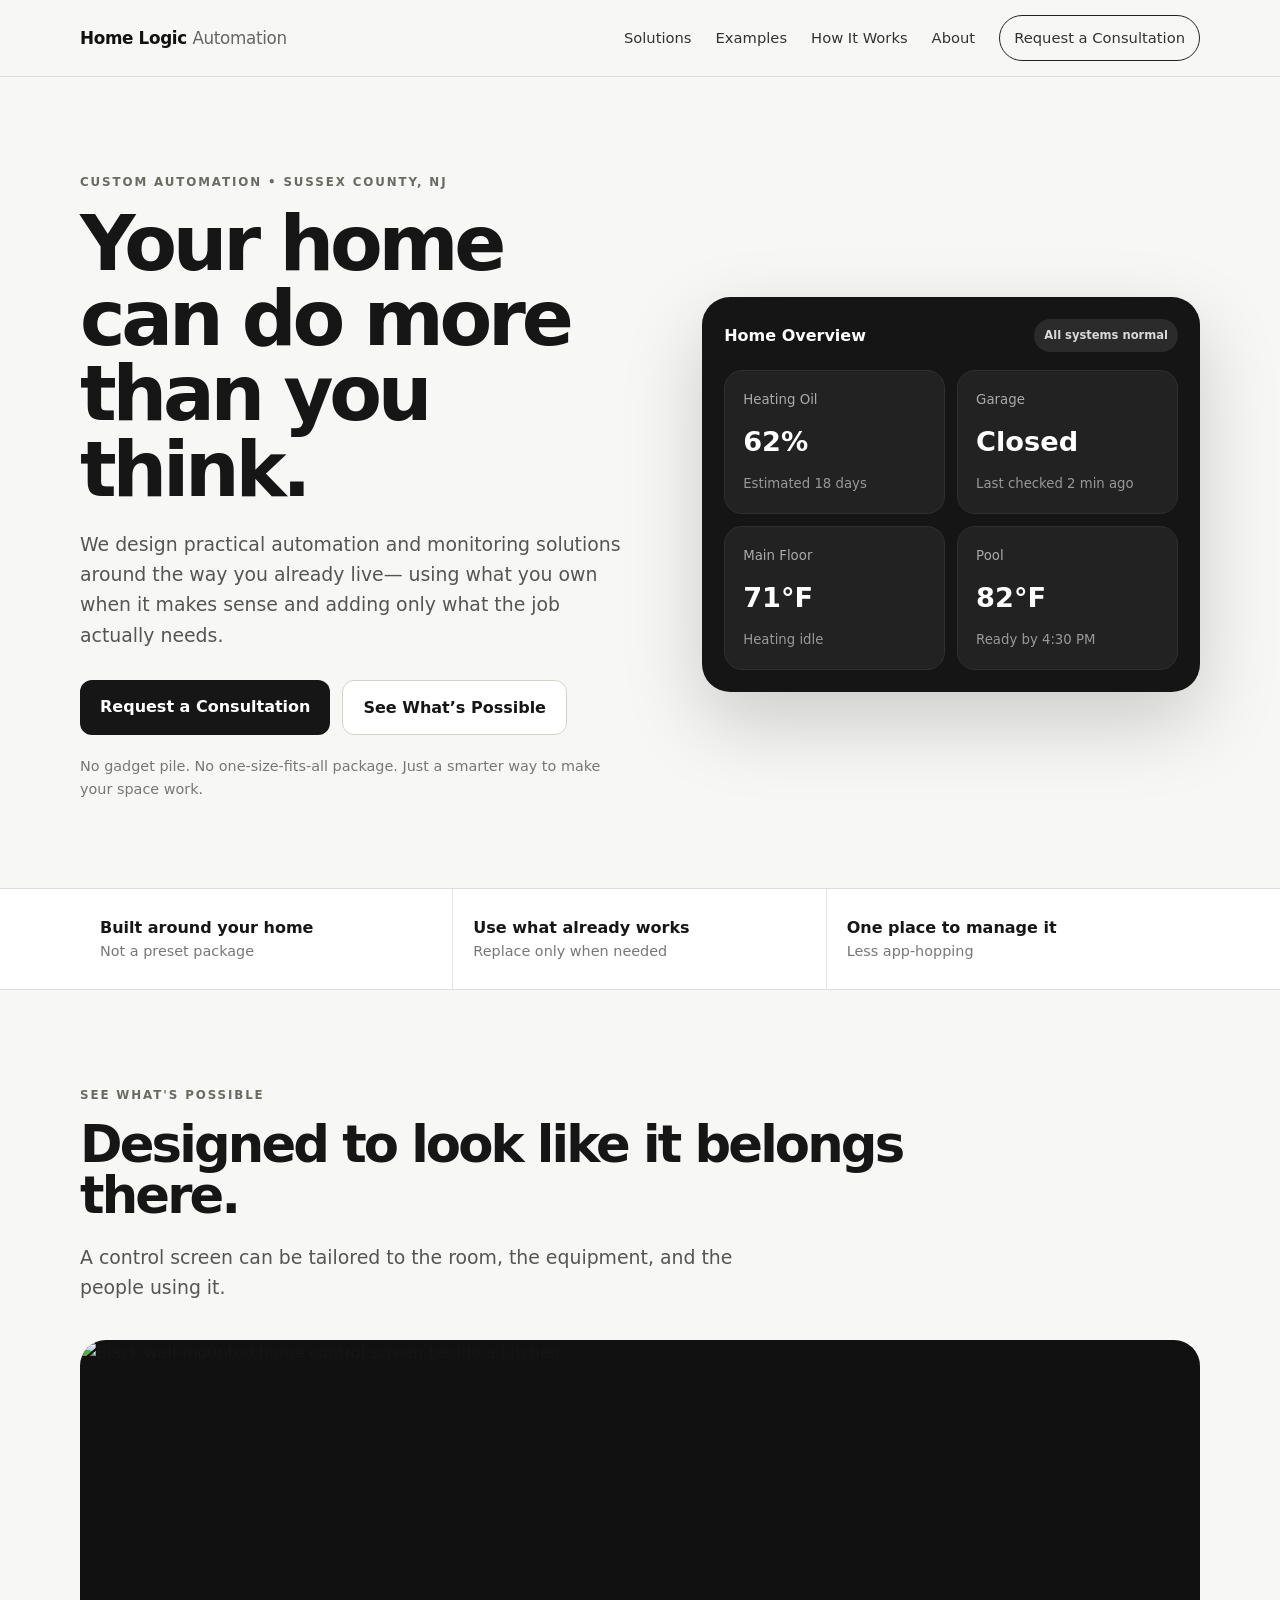
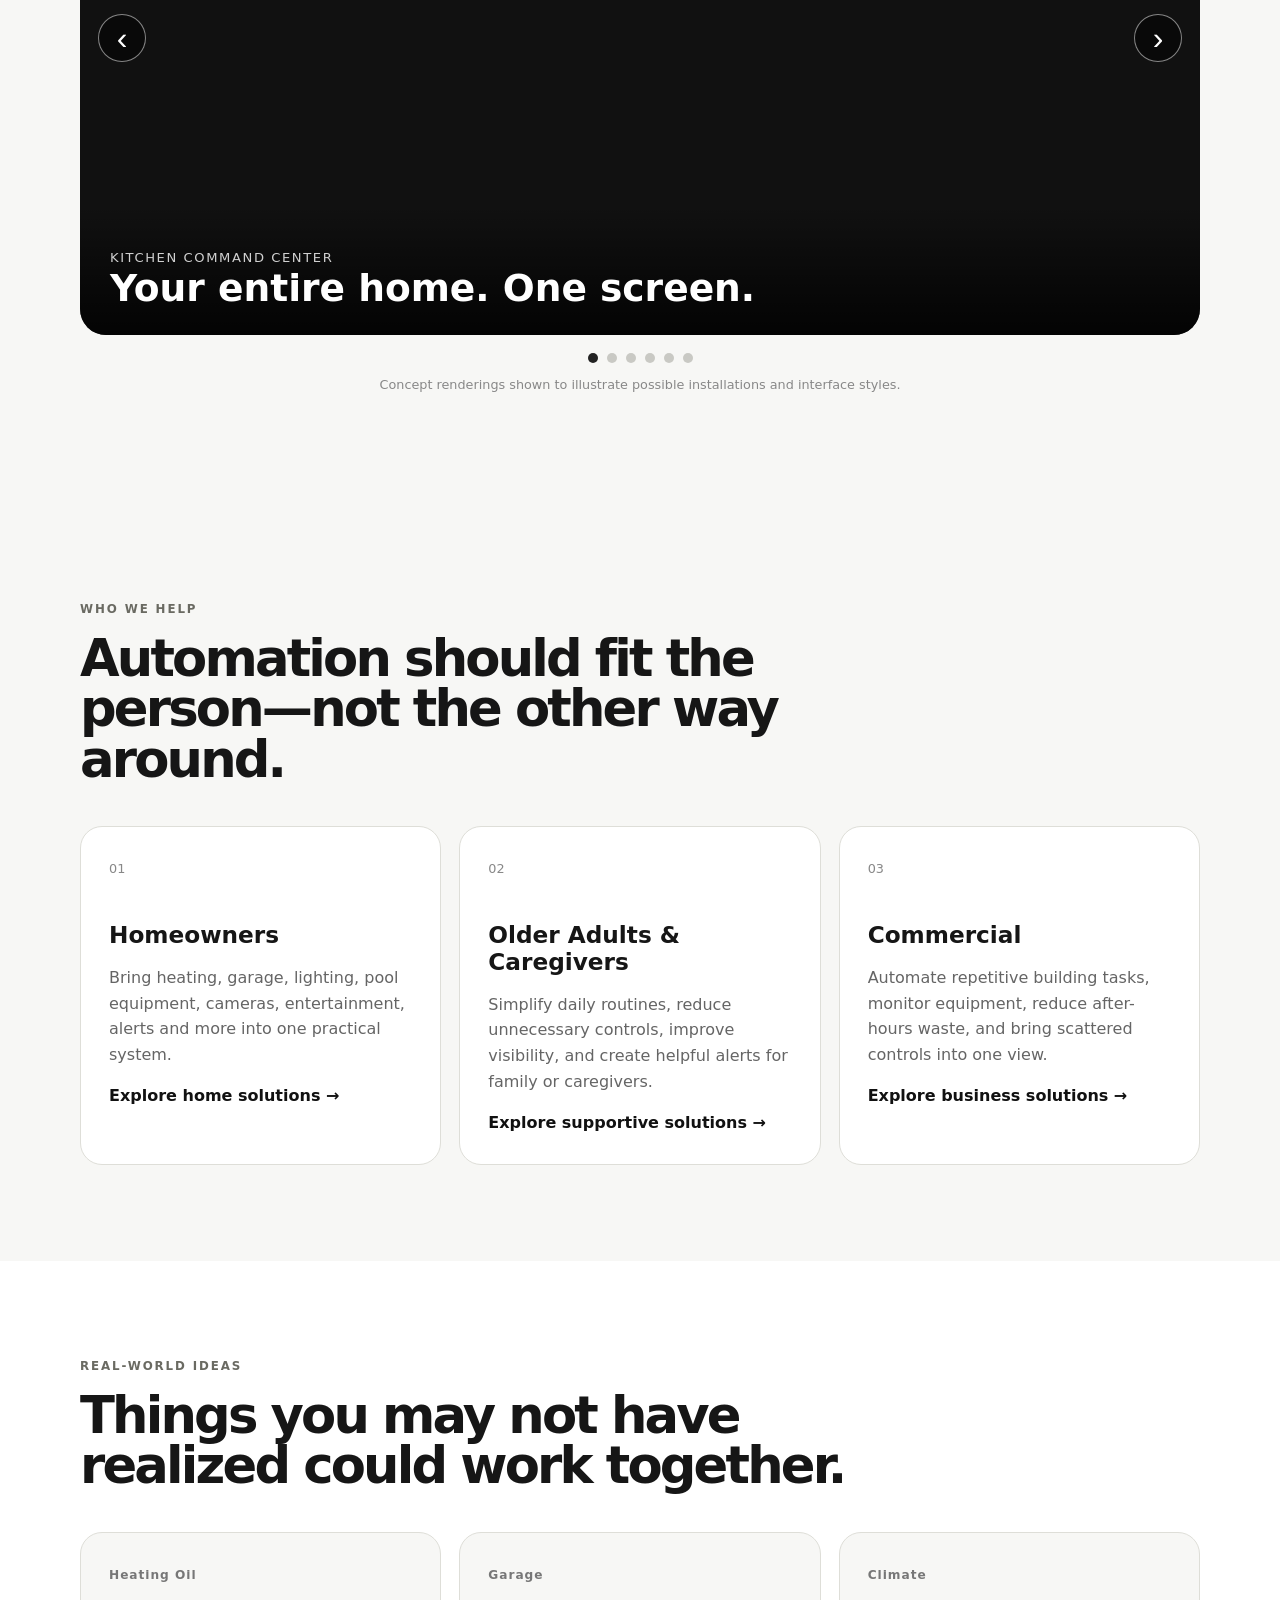
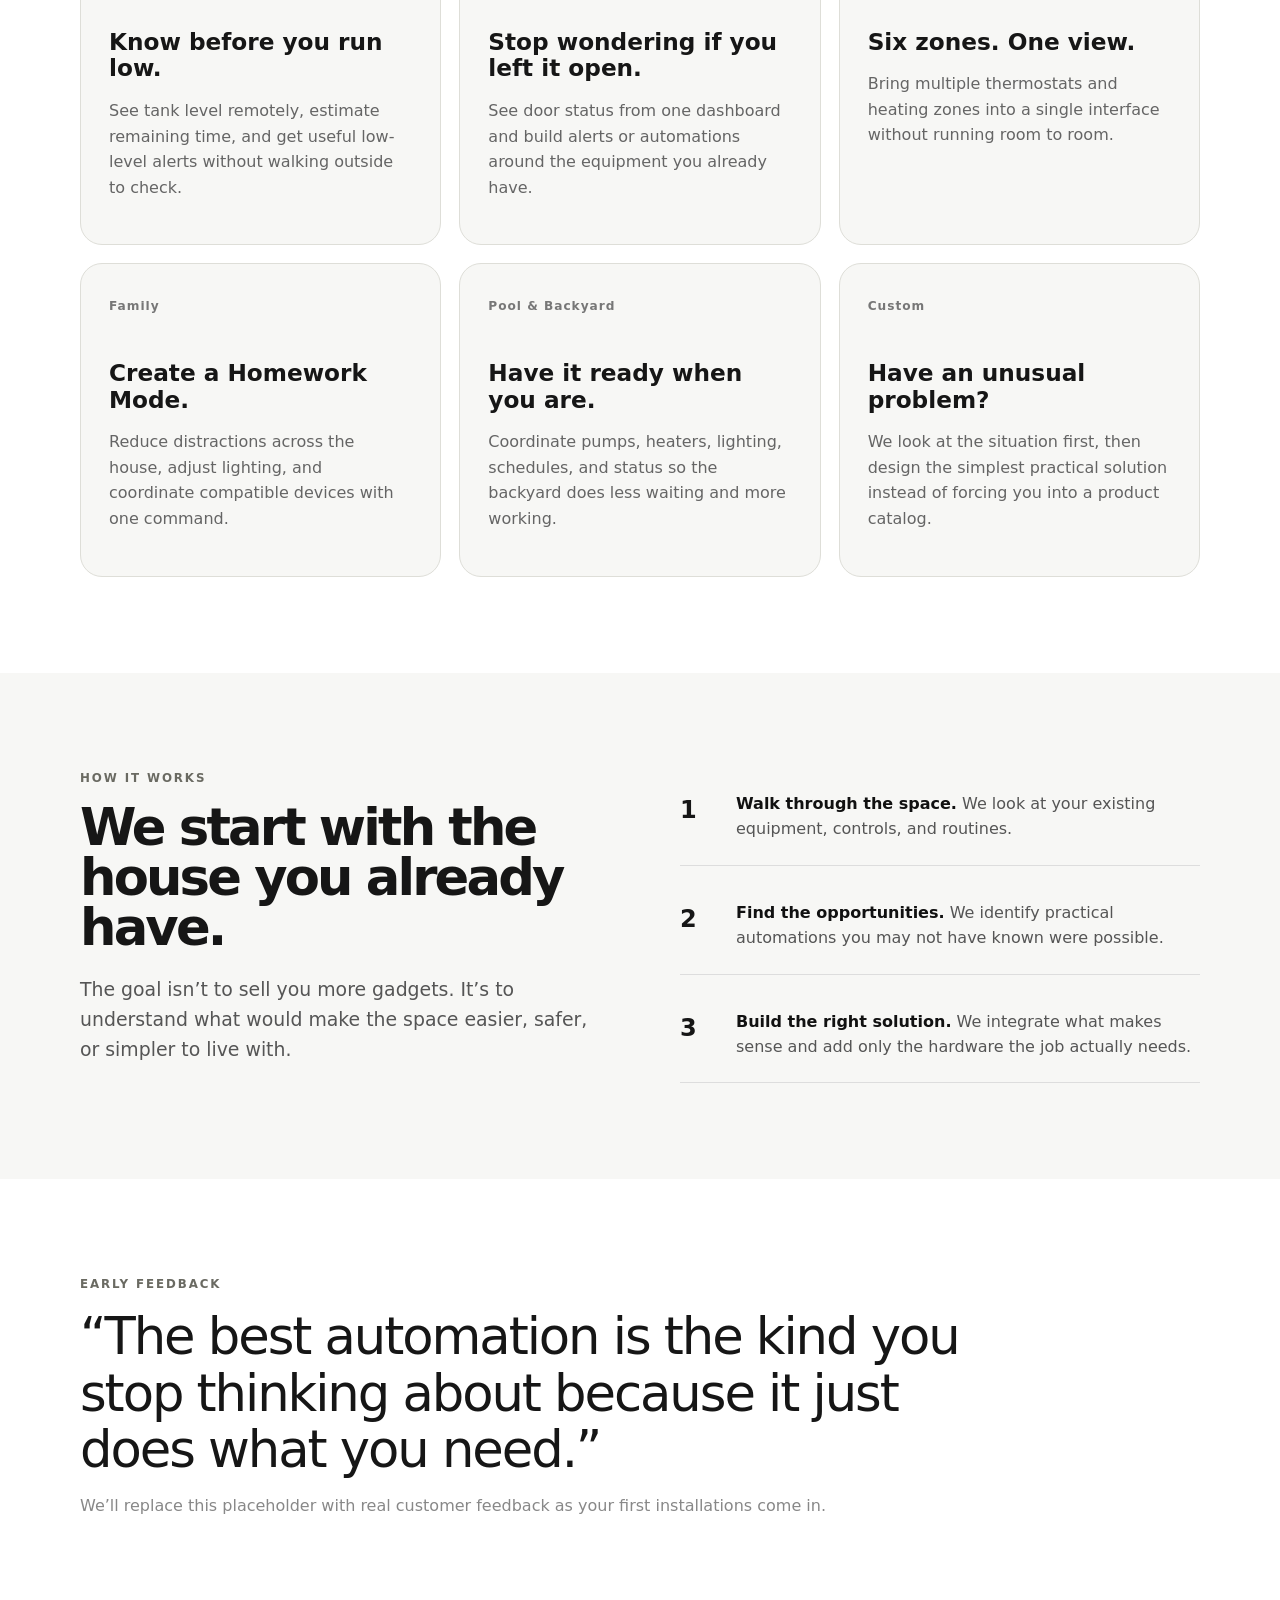
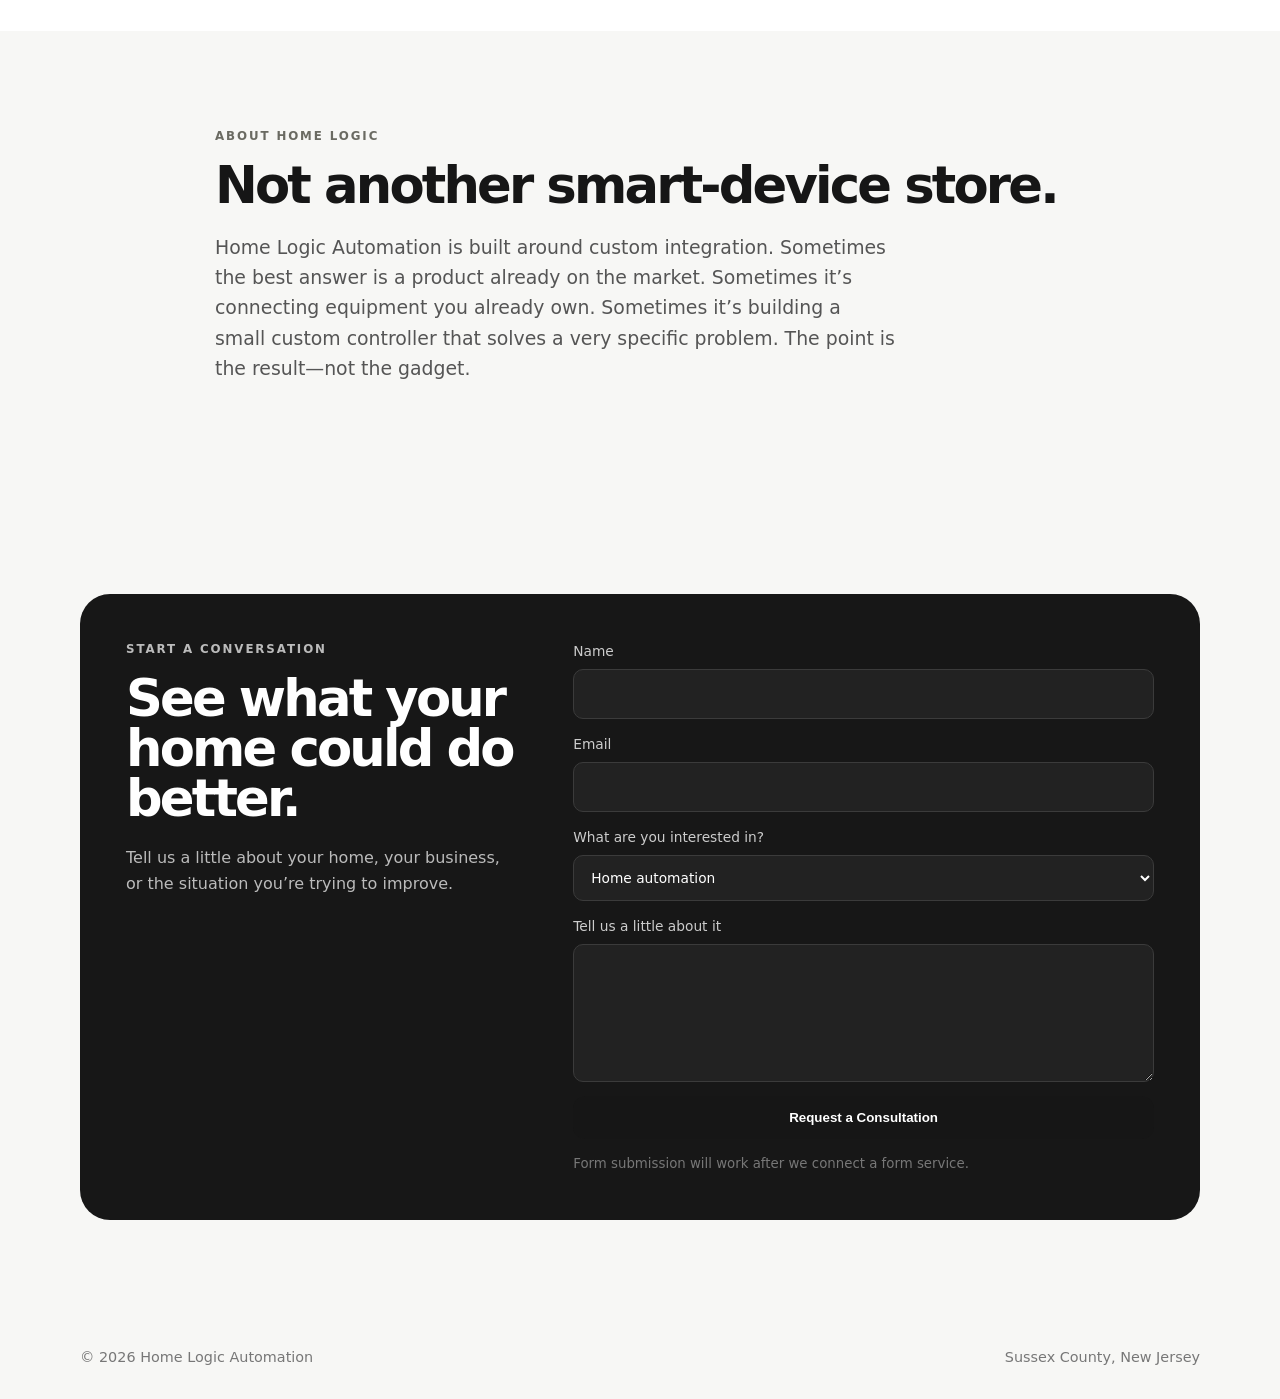
==== index.html @ 5346a3b1 "Add files via upload" ====
<!DOCTYPE html>
<html lang="en">
<head>
  <meta charset="UTF-8" />
  <meta name="viewport" content="width=device-width, initial-scale=1.0" />
  <title>Home Logic Automation</title>
  <meta name="description" content="Custom home automation, safety, monitoring, and integration solutions built around the way you live." />
  <link rel="stylesheet" href="styles.css" />
</head>
<body>
  <header class="site-header">
    <div class="container nav-wrap">
      <a class="brand" href="#top">Home Logic <span>Automation</span></a>
      <nav>
        <a href="#solutions">Solutions</a>
        <a href="#examples">Examples</a>
        <a href="#how">How It Works</a>
        <a href="#about">About</a>
        <a class="nav-cta" href="#contact">Request a Consultation</a>
      </nav>
    </div>
  </header>

  <main id="top">
    <section class="hero">
      <div class="container hero-grid">
        <div class="hero-copy">
          <p class="eyebrow">CUSTOM AUTOMATION • SUSSEX COUNTY, NJ</p>
          <h1>Your home can do more than you think.</h1>
          <p class="hero-text">
            We design practical automation and monitoring solutions around the way you already live—
            using what you own when it makes sense and adding only what the job actually needs.
          </p>
          <div class="hero-actions">
            <a class="btn primary" href="#contact">Request a Consultation</a>
            <a class="btn secondary" href="#examples">See What’s Possible</a>
          </div>
          <p class="trust-line">No gadget pile. No one-size-fits-all package. Just a smarter way to make your space work.</p>
        </div>

        <div class="dashboard-card" aria-label="Sample smart home dashboard">
          <div class="dash-head">
            <span>Home Overview</span>
            <span class="status">All systems normal</span>
          </div>
          <div class="dash-grid">
            <article><small>Heating Oil</small><strong>62%</strong><span>Estimated 18 days</span></article>
            <article><small>Garage</small><strong>Closed</strong><span>Last checked 2 min ago</span></article>
            <article><small>Main Floor</small><strong>71°F</strong><span>Heating idle</span></article>
            <article><small>Pool</small><strong>82°F</strong><span>Ready by 4:30 PM</span></article>
          </div>
        </div>
      </div>
    </section>

    <section class="social-proof">
      <div class="container proof-grid">
        <div><strong>Built around your home</strong><span>Not a preset package</span></div>
        <div><strong>Use what already works</strong><span>Replace only when needed</span></div>
        <div><strong>One place to manage it</strong><span>Less app-hopping</span></div>
      </div>
    </section>


    <section class="installations section" id="installations">
      <div class="container">
        <p class="eyebrow">SEE WHAT'S POSSIBLE</p>
        <h2>Designed to look like it belongs there.</h2>
        <p class="lead">A control screen can be tailored to the room, the equipment, and the people using it.</p>

        <div class="install-slider" aria-roledescription="carousel" aria-label="Home Logic installation concepts">
          <div class="install-stage">
            <article class="install-slide active">
              <img src="assets/kitchen.jpg" alt="Black wall-mounted home control screen beside a kitchen">
              <div class="install-caption"><span>Kitchen Command Center</span><strong>Your entire home. One screen.</strong></div>
            </article>
            <article class="install-slide">
              <img src="assets/hallway.jpg" alt="White wall-mounted climate control screen in a hallway">
              <div class="install-caption"><span>Hallway Control</span><strong>Comfort in every room.</strong></div>
            </article>
            <article class="install-slide">
              <img src="assets/back-door.jpg" alt="Black wall-mounted security and camera screen near a back door">
              <div class="install-caption"><span>Back Door View</span><strong>See more. Know more. Worry less.</strong></div>
            </article>
            <article class="install-slide">
              <img src="assets/pool.jpg" alt="White wall-mounted pool control screen beside a backyard pool">
              <div class="install-caption"><span>Poolside Control</span><strong>Pool ready when you are.</strong></div>
            </article>
            <article class="install-slide">
              <img src="assets/living-room.jpg" alt="Black wall-mounted living room automation screen">
              <div class="install-caption"><span>Living Room Hub</span><strong>Lighting, climate and entertainment together.</strong></div>
            </article>
            <article class="install-slide">
              <img src="assets/mechanical-room.jpg" alt="White wall-mounted building overview screen near mechanical equipment">
              <div class="install-caption"><span>Mechanical Room</span><strong>Know what the equipment is doing.</strong></div>
            </article>

            <button class="slider-arrow prev" type="button" aria-label="Previous installation">‹</button>
            <button class="slider-arrow next" type="button" aria-label="Next installation">›</button>
          </div>
          <div class="slider-dots" aria-label="Choose installation"></div>
          <p class="concept-note">Concept renderings shown to illustrate possible installations and interface styles.</p>
        </div>
      </div>
    </section>

    <section id="solutions" class="section">
      <div class="container">
        <p class="eyebrow">WHO WE HELP</p>
        <h2>Automation should fit the person—not the other way around.</h2>
        <div class="card-grid three">
          <article class="service-card">
            <span class="number">01</span>
            <h3>Homeowners</h3>
            <p>Bring heating, garage, lighting, pool equipment, cameras, entertainment, alerts and more into one practical system.</p>
            <a href="#examples">Explore home solutions →</a>
          </article>
          <article class="service-card">
            <span class="number">02</span>
            <h3>Older Adults & Caregivers</h3>
            <p>Simplify daily routines, reduce unnecessary controls, improve visibility, and create helpful alerts for family or caregivers.</p>
            <a href="#examples">Explore supportive solutions →</a>
          </article>
          <article class="service-card">
            <span class="number">03</span>
            <h3>Commercial</h3>
            <p>Automate repetitive building tasks, monitor equipment, reduce after-hours waste, and bring scattered controls into one view.</p>
            <a href="#examples">Explore business solutions →</a>
          </article>
        </div>
      </div>
    </section>

    <section id="examples" class="section alt">
      <div class="container">
        <p class="eyebrow">REAL-WORLD IDEAS</p>
        <h2>Things you may not have realized could work together.</h2>
        <div class="card-grid examples">
          <article class="example-card"><span>Heating Oil</span><h3>Know before you run low.</h3><p>See tank level remotely, estimate remaining time, and get useful low-level alerts without walking outside to check.</p></article>
          <article class="example-card"><span>Garage</span><h3>Stop wondering if you left it open.</h3><p>See door status from one dashboard and build alerts or automations around the equipment you already have.</p></article>
          <article class="example-card"><span>Climate</span><h3>Six zones. One view.</h3><p>Bring multiple thermostats and heating zones into a single interface without running room to room.</p></article>
          <article class="example-card"><span>Family</span><h3>Create a Homework Mode.</h3><p>Reduce distractions across the house, adjust lighting, and coordinate compatible devices with one command.</p></article>
          <article class="example-card"><span>Pool & Backyard</span><h3>Have it ready when you are.</h3><p>Coordinate pumps, heaters, lighting, schedules, and status so the backyard does less waiting and more working.</p></article>
          <article class="example-card"><span>Custom</span><h3>Have an unusual problem?</h3><p>We look at the situation first, then design the simplest practical solution instead of forcing you into a product catalog.</p></article>
        </div>
      </div>
    </section>

    <section id="how" class="section">
      <div class="container split">
        <div>
          <p class="eyebrow">HOW IT WORKS</p>
          <h2>We start with the house you already have.</h2>
          <p class="lead">The goal isn’t to sell you more gadgets. It’s to understand what would make the space easier, safer, or simpler to live with.</p>
        </div>
        <div class="steps">
          <div><strong>1</strong><span><b>Walk through the space.</b> We look at your existing equipment, controls, and routines.</span></div>
          <div><strong>2</strong><span><b>Find the opportunities.</b> We identify practical automations you may not have known were possible.</span></div>
          <div><strong>3</strong><span><b>Build the right solution.</b> We integrate what makes sense and add only the hardware the job actually needs.</span></div>
        </div>
      </div>
    </section>

    <section class="testimonial section alt">
      <div class="container">
        <p class="eyebrow">EARLY FEEDBACK</p>
        <blockquote>
          “The best automation is the kind you stop thinking about because it just does what you need.”
        </blockquote>
        <p class="testimonial-note">We’ll replace this placeholder with real customer feedback as your first installations come in.</p>
      </div>
    </section>

    <section id="about" class="section">
      <div class="container narrow">
        <p class="eyebrow">ABOUT HOME LOGIC</p>
        <h2>Not another smart-device store.</h2>
        <p class="lead">
          Home Logic Automation is built around custom integration. Sometimes the best answer is a product already on the market.
          Sometimes it’s connecting equipment you already own. Sometimes it’s building a small custom controller that solves a very specific problem.
          The point is the result—not the gadget.
        </p>
      </div>
    </section>

    <section id="contact" class="contact section">
      <div class="container contact-box">
        <div>
          <p class="eyebrow">START A CONVERSATION</p>
          <h2>See what your home could do better.</h2>
          <p>Tell us a little about your home, your business, or the situation you’re trying to improve.</p>
        </div>
        <form action="https://formspree.io/f/your-form-id" method="POST">
          <label>Name<input type="text" name="name" required /></label>
          <label>Email<input type="email" name="email" required /></label>
          <label>What are you interested in?
            <select name="interest">
              <option>Home automation</option>
              <option>Older adult / caregiver support</option>
              <option>Commercial automation</option>
              <option>Custom project</option>
            </select>
          </label>
          <label>Tell us a little about it<textarea name="message" rows="5"></textarea></label>
          <button class="btn primary" type="submit">Request a Consultation</button>
          <small>Form submission will work after we connect a form service.</small>
        </form>
      </div>
    </section>
  </main>

  <footer>
    <div class="container footer-wrap">
      <span>© <span id="year"></span> Home Logic Automation</span>
      <span>Sussex County, New Jersey</span>
    </div>
  </footer>

  <script src="script.js"></script>
</body>
</html>
---- styles.css ----
*{box-sizing:border-box}html{scroll-behavior:smooth}body{margin:0;font-family:Inter,ui-sans-serif,system-ui,-apple-system,BlinkMacSystemFont,"Segoe UI",sans-serif;background:#f7f7f5;color:#161616;line-height:1.6}.container{width:min(1120px,calc(100% - 40px));margin:auto}.site-header{position:sticky;top:0;z-index:20;background:rgba(247,247,245,.92);backdrop-filter:blur(12px);border-bottom:1px solid #deded8}.nav-wrap{min-height:76px;display:flex;align-items:center;justify-content:space-between;gap:24px}.brand{font-size:1.05rem;font-weight:800;color:#111;text-decoration:none;letter-spacing:-.02em}.brand span{font-weight:500;color:#666}nav{display:flex;gap:24px;align-items:center}nav a{color:#333;text-decoration:none;font-size:.92rem}.nav-cta{padding:10px 14px;border:1px solid #222;border-radius:999px}.hero{padding:96px 0 72px}.hero-grid{display:grid;grid-template-columns:1.05fr .95fr;gap:72px;align-items:center}.eyebrow{font-size:.74rem;font-weight:800;letter-spacing:.16em;color:#6a6a62;margin:0 0 14px}.hero h1,.section h2{font-size:clamp(2.5rem,6vw,5.4rem);line-height:.98;letter-spacing:-.055em;margin:0 0 22px}.section h2{font-size:clamp(2.1rem,4vw,3.7rem);max-width:850px}.hero-text,.lead{font-size:1.18rem;color:#555;max-width:680px}.hero-actions{display:flex;gap:12px;flex-wrap:wrap;margin:30px 0 20px}.btn{display:inline-block;padding:14px 20px;border-radius:12px;text-decoration:none;font-weight:700;border:0;cursor:pointer}.primary{background:#161616;color:white}.secondary{background:white;color:#161616;border:1px solid #d3d3cc}.trust-line{font-size:.9rem;color:#777}.dashboard-card{background:#151515;color:white;border-radius:28px;padding:22px;box-shadow:0 30px 80px rgba(0,0,0,.18)}.dash-head{display:flex;justify-content:space-between;align-items:center;margin-bottom:18px;font-weight:700}.status{font-size:.72rem;font-weight:600;padding:7px 10px;border-radius:999px;background:#2b2b2b;color:#d9d9d9}.dash-grid{display:grid;grid-template-columns:1fr 1fr;gap:12px}.dash-grid article{background:#222;border:1px solid #303030;padding:18px;border-radius:18px;display:flex;flex-direction:column;min-height:135px}.dash-grid small{color:#aaa}.dash-grid strong{font-size:1.7rem;margin:10px 0}.dash-grid span{color:#999;font-size:.83rem}.social-proof{border-top:1px solid #ddd;border-bottom:1px solid #ddd;background:#fff}.proof-grid{display:grid;grid-template-columns:repeat(3,1fr)}.proof-grid div{padding:26px 20px;border-right:1px solid #e4e4df;display:flex;flex-direction:column}.proof-grid div:last-child{border-right:0}.proof-grid span{color:#777;font-size:.9rem}.section{padding:96px 0}.alt{background:#fff}.card-grid{display:grid;gap:18px;margin-top:42px}.three{grid-template-columns:repeat(3,1fr)}.service-card,.example-card{background:#fff;border:1px solid #deded8;border-radius:22px;padding:28px}.alt .example-card{background:#f7f7f5}.service-card .number{font-size:.8rem;color:#888}.service-card h3,.example-card h3{font-size:1.45rem;line-height:1.15;margin:42px 0 14px}.service-card p,.example-card p{color:#656565}.service-card a{color:#111;font-weight:700;text-decoration:none}.examples{grid-template-columns:repeat(3,1fr)}.example-card>span{font-size:.76rem;font-weight:800;letter-spacing:.08em;color:#777}.split{display:grid;grid-template-columns:1fr 1fr;gap:80px}.steps{display:grid;gap:12px}.steps div{display:grid;grid-template-columns:42px 1fr;gap:14px;padding:22px 0;border-bottom:1px solid #ddd}.steps strong{font-size:1.5rem}.steps span{color:#555}.steps b{color:#111}.testimonial blockquote{font-size:clamp(2rem,4vw,3.6rem);line-height:1.1;letter-spacing:-.04em;max-width:900px;margin:0}.testimonial-note{color:#888}.narrow{max-width:850px}.contact-box{background:#171717;color:white;border-radius:30px;padding:46px;display:grid;grid-template-columns:.8fr 1.2fr;gap:60px}.contact-box h2{color:white}.contact-box p{color:#bbb}form{display:grid;gap:14px}label{display:grid;gap:7px;font-size:.86rem;color:#ccc}input,select,textarea{width:100%;border:1px solid #3b3b3b;background:#222;color:white;border-radius:10px;padding:13px;font:inherit}textarea{resize:vertical}form small{color:#777}footer{padding:30px 0}.footer-wrap{display:flex;justify-content:space-between;color:#777;font-size:.9rem}@media(max-width:820px){nav a:not(.nav-cta){display:none}.hero{padding-top:60px}.hero-grid,.split,.contact-box{grid-template-columns:1fr}.three,.examples{grid-template-columns:1fr 1fr}.hero-grid{gap:42px}.contact-box{padding:28px}.section{padding:72px 0}}@media(max-width:560px){.container{width:min(100% - 28px,1120px)}.three,.examples,.proof-grid,.dash-grid{grid-template-columns:1fr}.proof-grid div{border-right:0;border-bottom:1px solid #e4e4df}.hero h1{font-size:3rem}.footer-wrap{flex-direction:column;gap:4px}}
.install-slider{margin-top:38px}.install-stage{position:relative;overflow:hidden;border-radius:26px;background:#111;aspect-ratio:16/8.5}.install-slide{position:absolute;inset:0;opacity:0;transition:opacity .7s ease;pointer-events:none}.install-slide.active{opacity:1;pointer-events:auto}.install-slide img{width:100%;height:100%;object-fit:cover;display:block}.install-caption{position:absolute;left:0;right:0;bottom:0;padding:42px 30px 26px;background:linear-gradient(transparent,rgba(0,0,0,.82));color:#fff;display:flex;flex-direction:column}.install-caption span{font-size:.82rem;text-transform:uppercase;letter-spacing:.12em;color:#d0d0d0}.install-caption strong{font-size:clamp(1.35rem,3vw,2.35rem);line-height:1.1}.slider-arrow{position:absolute;top:50%;transform:translateY(-50%);z-index:4;width:48px;height:48px;border:1px solid rgba(255,255,255,.5);border-radius:50%;background:rgba(0,0,0,.45);color:#fff;font-size:2rem;line-height:1;cursor:pointer}.slider-arrow.prev{left:18px}.slider-arrow.next{right:18px}.slider-dots{display:flex;justify-content:center;gap:9px;margin-top:18px}.slider-dot{width:10px;height:10px;border-radius:50%;border:0;background:#c9c9c4;padding:0;cursor:pointer}.slider-dot.active{background:#222}.concept-note{text-align:center;color:#888;font-size:.8rem;margin-top:12px}@media(max-width:560px){.install-stage{aspect-ratio:4/3}.install-caption{padding:50px 18px 18px}.slider-arrow{width:42px;height:42px}.slider-arrow.prev{left:10px}.slider-arrow.next{right:10px}}
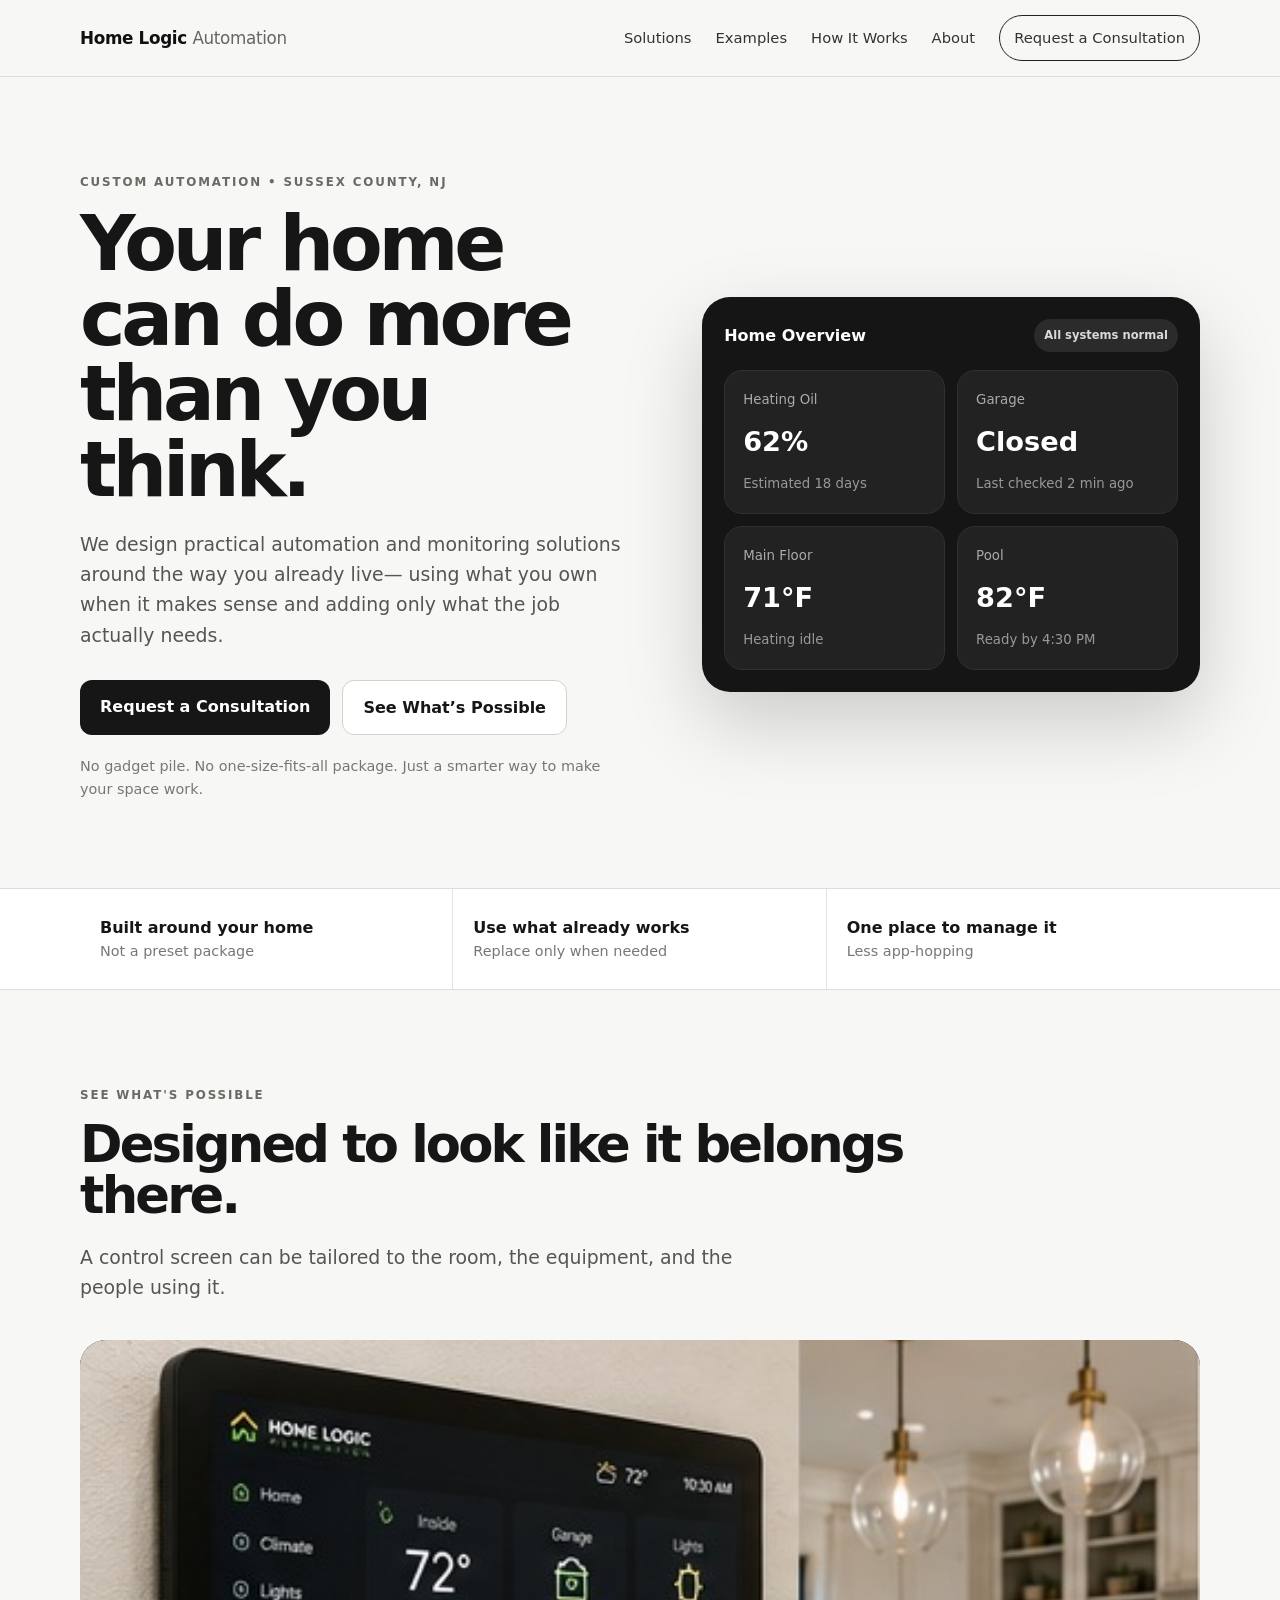
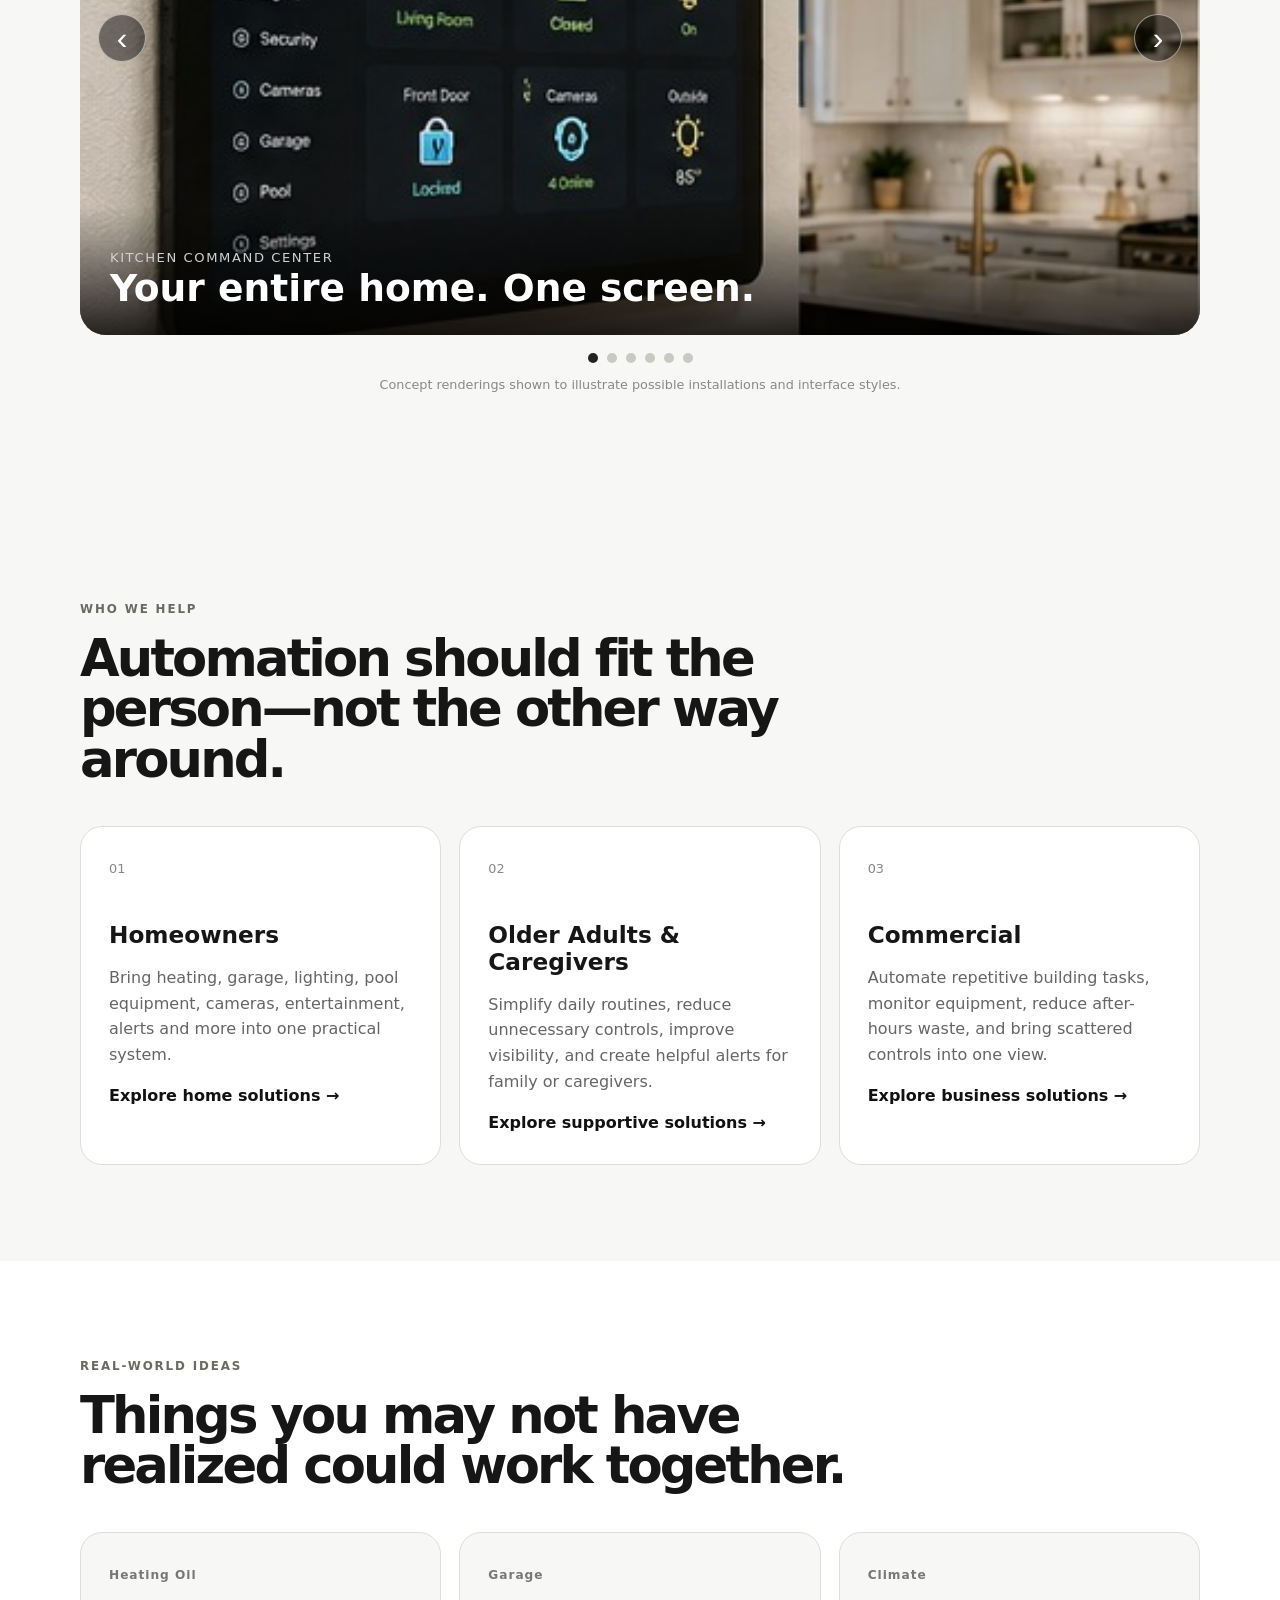
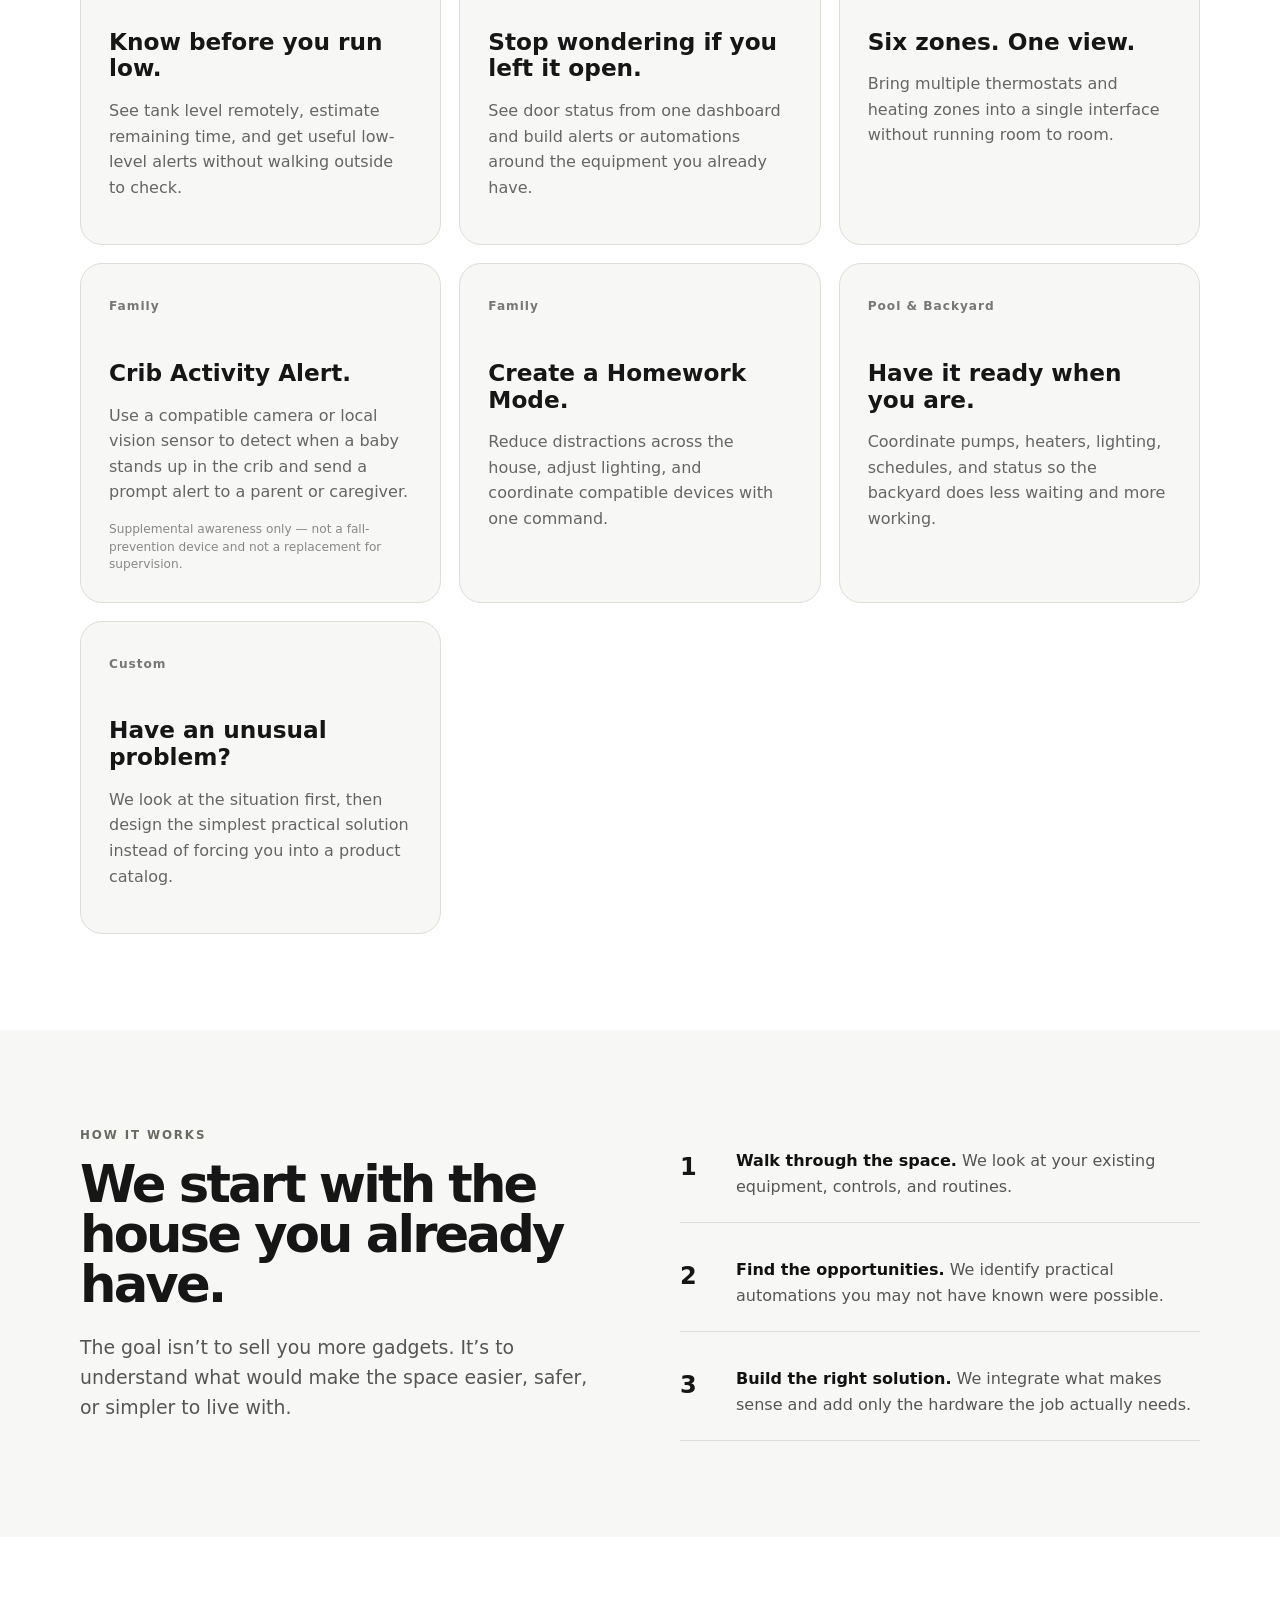
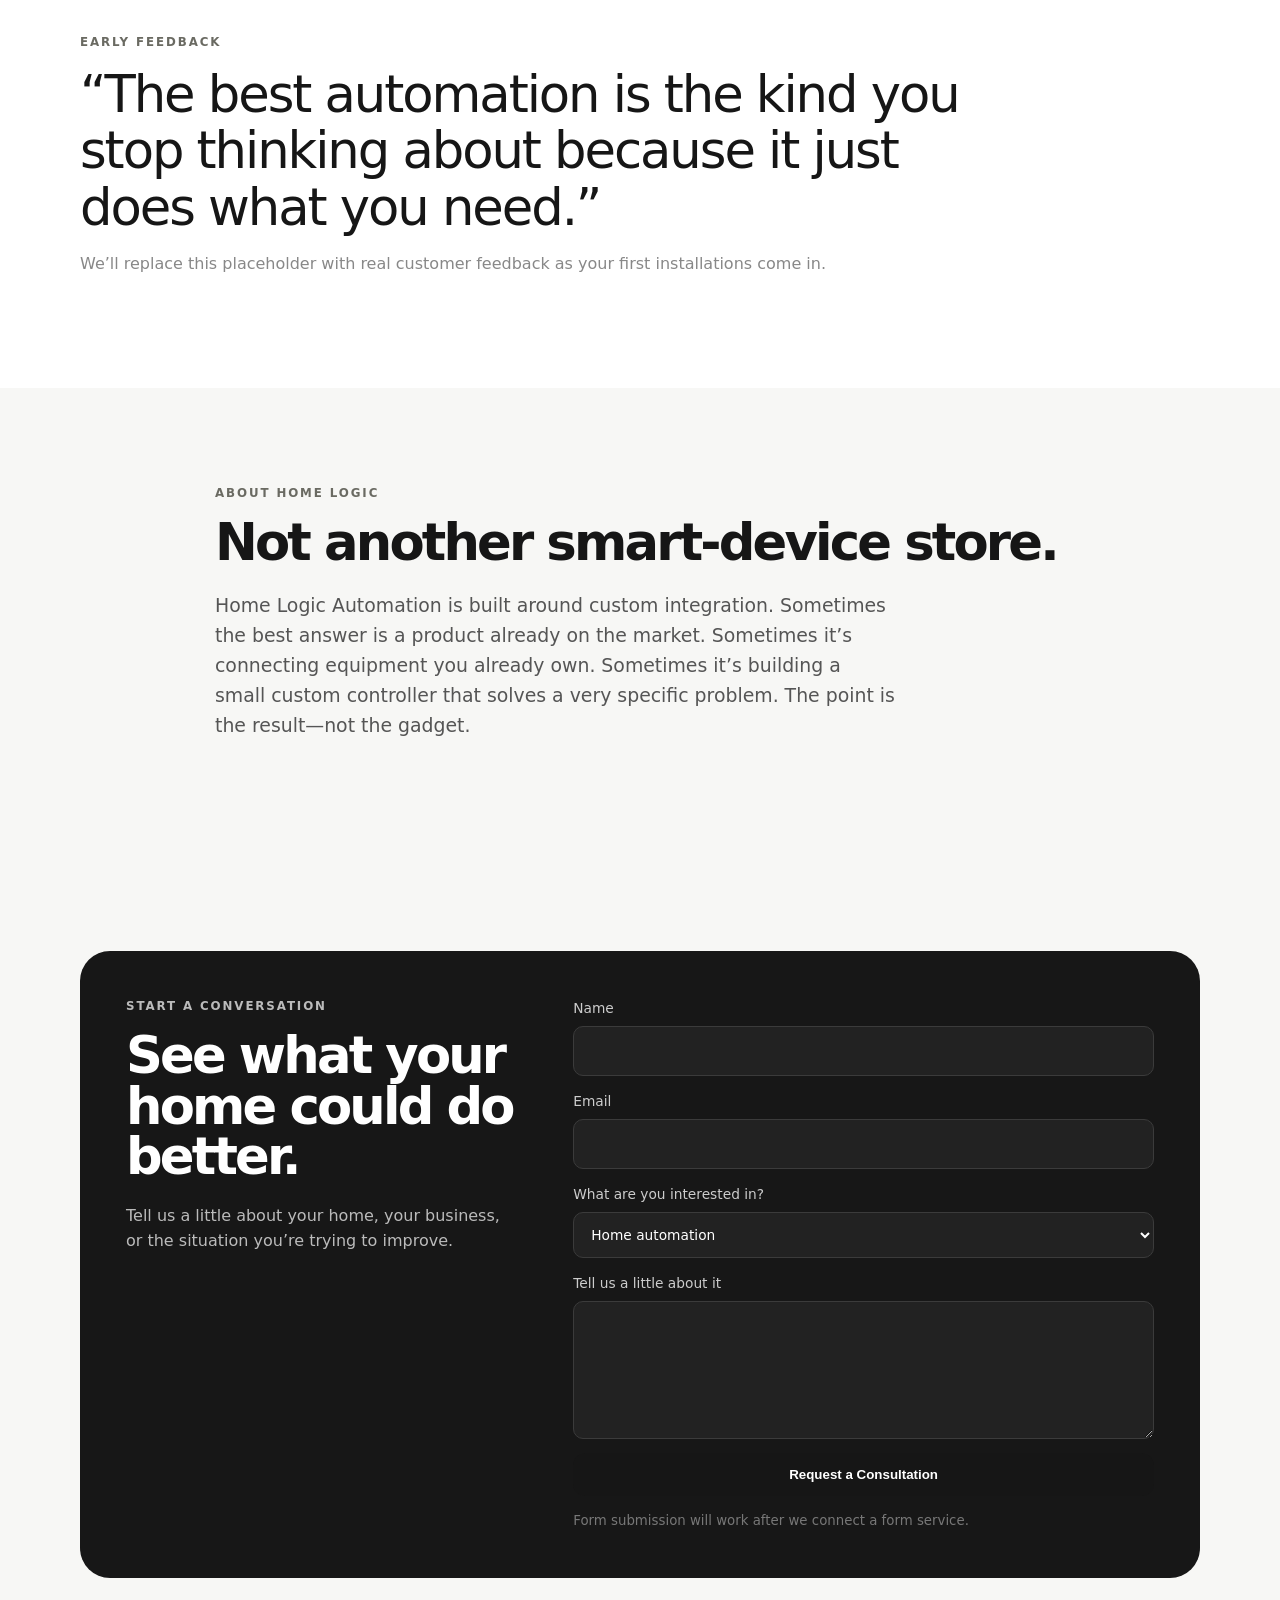
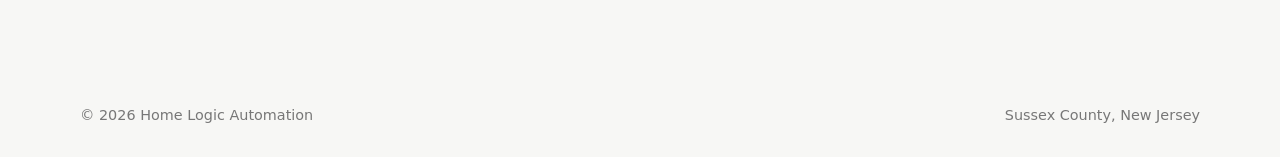
==== commit 365b8624: "Add files via upload" ====
--- a/index.html
+++ b/index.html
@@ -119,7 +119,7 @@
             <span class="number">02</span>
             <h3>Older Adults & Caregivers</h3>
             <p>Simplify daily routines, reduce unnecessary controls, improve visibility, and create helpful alerts for family or caregivers.</p>
-            <a href="#examples">Explore supportive solutions →</a>
+            <a href="older-adults.html">Explore supportive solutions →</a>
           </article>
           <article class="service-card">
             <span class="number">03</span>
@@ -139,6 +139,7 @@
           <article class="example-card"><span>Heating Oil</span><h3>Know before you run low.</h3><p>See tank level remotely, estimate remaining time, and get useful low-level alerts without walking outside to check.</p></article>
           <article class="example-card"><span>Garage</span><h3>Stop wondering if you left it open.</h3><p>See door status from one dashboard and build alerts or automations around the equipment you already have.</p></article>
           <article class="example-card"><span>Climate</span><h3>Six zones. One view.</h3><p>Bring multiple thermostats and heating zones into a single interface without running room to room.</p></article>
+          <article class="example-card"><span>Family</span><h3>Crib Activity Alert.</h3><p>Use a compatible camera or local vision sensor to detect when a baby stands up in the crib and send a prompt alert to a parent or caregiver.</p><small class="safety-note">Supplemental awareness only — not a fall-prevention device and not a replacement for supervision.</small></article>
           <article class="example-card"><span>Family</span><h3>Create a Homework Mode.</h3><p>Reduce distractions across the house, adjust lighting, and coordinate compatible devices with one command.</p></article>
           <article class="example-card"><span>Pool & Backyard</span><h3>Have it ready when you are.</h3><p>Coordinate pumps, heaters, lighting, schedules, and status so the backyard does less waiting and more working.</p></article>
           <article class="example-card"><span>Custom</span><h3>Have an unusual problem?</h3><p>We look at the situation first, then design the simplest practical solution instead of forcing you into a product catalog.</p></article>
--- a/styles.css
+++ b/styles.css
@@ -1,2 +1,6 @@
 *{box-sizing:border-box}html{scroll-behavior:smooth}body{margin:0;font-family:Inter,ui-sans-serif,system-ui,-apple-system,BlinkMacSystemFont,"Segoe UI",sans-serif;background:#f7f7f5;color:#161616;line-height:1.6}.container{width:min(1120px,calc(100% - 40px));margin:auto}.site-header{position:sticky;top:0;z-index:20;background:rgba(247,247,245,.92);backdrop-filter:blur(12px);border-bottom:1px solid #deded8}.nav-wrap{min-height:76px;display:flex;align-items:center;justify-content:space-between;gap:24px}.brand{font-size:1.05rem;font-weight:800;color:#111;text-decoration:none;letter-spacing:-.02em}.brand span{font-weight:500;color:#666}nav{display:flex;gap:24px;align-items:center}nav a{color:#333;text-decoration:none;font-size:.92rem}.nav-cta{padding:10px 14px;border:1px solid #222;border-radius:999px}.hero{padding:96px 0 72px}.hero-grid{display:grid;grid-template-columns:1.05fr .95fr;gap:72px;align-items:center}.eyebrow{font-size:.74rem;font-weight:800;letter-spacing:.16em;color:#6a6a62;margin:0 0 14px}.hero h1,.section h2{font-size:clamp(2.5rem,6vw,5.4rem);line-height:.98;letter-spacing:-.055em;margin:0 0 22px}.section h2{font-size:clamp(2.1rem,4vw,3.7rem);max-width:850px}.hero-text,.lead{font-size:1.18rem;color:#555;max-width:680px}.hero-actions{display:flex;gap:12px;flex-wrap:wrap;margin:30px 0 20px}.btn{display:inline-block;padding:14px 20px;border-radius:12px;text-decoration:none;font-weight:700;border:0;cursor:pointer}.primary{background:#161616;color:white}.secondary{background:white;color:#161616;border:1px solid #d3d3cc}.trust-line{font-size:.9rem;color:#777}.dashboard-card{background:#151515;color:white;border-radius:28px;padding:22px;box-shadow:0 30px 80px rgba(0,0,0,.18)}.dash-head{display:flex;justify-content:space-between;align-items:center;margin-bottom:18px;font-weight:700}.status{font-size:.72rem;font-weight:600;padding:7px 10px;border-radius:999px;background:#2b2b2b;color:#d9d9d9}.dash-grid{display:grid;grid-template-columns:1fr 1fr;gap:12px}.dash-grid article{background:#222;border:1px solid #303030;padding:18px;border-radius:18px;display:flex;flex-direction:column;min-height:135px}.dash-grid small{color:#aaa}.dash-grid strong{font-size:1.7rem;margin:10px 0}.dash-grid span{color:#999;font-size:.83rem}.social-proof{border-top:1px solid #ddd;border-bottom:1px solid #ddd;background:#fff}.proof-grid{display:grid;grid-template-columns:repeat(3,1fr)}.proof-grid div{padding:26px 20px;border-right:1px solid #e4e4df;display:flex;flex-direction:column}.proof-grid div:last-child{border-right:0}.proof-grid span{color:#777;font-size:.9rem}.section{padding:96px 0}.alt{background:#fff}.card-grid{display:grid;gap:18px;margin-top:42px}.three{grid-template-columns:repeat(3,1fr)}.service-card,.example-card{background:#fff;border:1px solid #deded8;border-radius:22px;padding:28px}.alt .example-card{background:#f7f7f5}.service-card .number{font-size:.8rem;color:#888}.service-card h3,.example-card h3{font-size:1.45rem;line-height:1.15;margin:42px 0 14px}.service-card p,.example-card p{color:#656565}.service-card a{color:#111;font-weight:700;text-decoration:none}.examples{grid-template-columns:repeat(3,1fr)}.example-card>span{font-size:.76rem;font-weight:800;letter-spacing:.08em;color:#777}.split{display:grid;grid-template-columns:1fr 1fr;gap:80px}.steps{display:grid;gap:12px}.steps div{display:grid;grid-template-columns:42px 1fr;gap:14px;padding:22px 0;border-bottom:1px solid #ddd}.steps strong{font-size:1.5rem}.steps span{color:#555}.steps b{color:#111}.testimonial blockquote{font-size:clamp(2rem,4vw,3.6rem);line-height:1.1;letter-spacing:-.04em;max-width:900px;margin:0}.testimonial-note{color:#888}.narrow{max-width:850px}.contact-box{background:#171717;color:white;border-radius:30px;padding:46px;display:grid;grid-template-columns:.8fr 1.2fr;gap:60px}.contact-box h2{color:white}.contact-box p{color:#bbb}form{display:grid;gap:14px}label{display:grid;gap:7px;font-size:.86rem;color:#ccc}input,select,textarea{width:100%;border:1px solid #3b3b3b;background:#222;color:white;border-radius:10px;padding:13px;font:inherit}textarea{resize:vertical}form small{color:#777}footer{padding:30px 0}.footer-wrap{display:flex;justify-content:space-between;color:#777;font-size:.9rem}@media(max-width:820px){nav a:not(.nav-cta){display:none}.hero{padding-top:60px}.hero-grid,.split,.contact-box{grid-template-columns:1fr}.three,.examples{grid-template-columns:1fr 1fr}.hero-grid{gap:42px}.contact-box{padding:28px}.section{padding:72px 0}}@media(max-width:560px){.container{width:min(100% - 28px,1120px)}.three,.examples,.proof-grid,.dash-grid{grid-template-columns:1fr}.proof-grid div{border-right:0;border-bottom:1px solid #e4e4df}.hero h1{font-size:3rem}.footer-wrap{flex-direction:column;gap:4px}}
 .install-slider{margin-top:38px}.install-stage{position:relative;overflow:hidden;border-radius:26px;background:#111;aspect-ratio:16/8.5}.install-slide{position:absolute;inset:0;opacity:0;transition:opacity .7s ease;pointer-events:none}.install-slide.active{opacity:1;pointer-events:auto}.install-slide img{width:100%;height:100%;object-fit:cover;display:block}.install-caption{position:absolute;left:0;right:0;bottom:0;padding:42px 30px 26px;background:linear-gradient(transparent,rgba(0,0,0,.82));color:#fff;display:flex;flex-direction:column}.install-caption span{font-size:.82rem;text-transform:uppercase;letter-spacing:.12em;color:#d0d0d0}.install-caption strong{font-size:clamp(1.35rem,3vw,2.35rem);line-height:1.1}.slider-arrow{position:absolute;top:50%;transform:translateY(-50%);z-index:4;width:48px;height:48px;border:1px solid rgba(255,255,255,.5);border-radius:50%;background:rgba(0,0,0,.45);color:#fff;font-size:2rem;line-height:1;cursor:pointer}.slider-arrow.prev{left:18px}.slider-arrow.next{right:18px}.slider-dots{display:flex;justify-content:center;gap:9px;margin-top:18px}.slider-dot{width:10px;height:10px;border-radius:50%;border:0;background:#c9c9c4;padding:0;cursor:pointer}.slider-dot.active{background:#222}.concept-note{text-align:center;color:#888;font-size:.8rem;margin-top:12px}@media(max-width:560px){.install-stage{aspect-ratio:4/3}.install-caption{padding:50px 18px 18px}.slider-arrow{width:42px;height:42px}.slider-arrow.prev{left:10px}.slider-arrow.next{right:10px}}
+
+.elder-hero{padding:96px 0 80px}.elder-hero-grid{display:grid;grid-template-columns:1.05fr .95fr;gap:72px;align-items:center}.elder-hero h1{font-size:clamp(2.6rem,6vw,5rem);line-height:.98;letter-spacing:-.055em;margin:0 0 22px}.elder-panel{background:#151515;color:#fff;border-radius:28px;padding:22px;box-shadow:0 30px 80px rgba(0,0,0,.16)}.elder-panel-head{display:flex;justify-content:space-between;align-items:center;margin-bottom:18px;font-weight:700}.elder-status-grid{display:grid;grid-template-columns:1fr 1fr;gap:12px}.elder-status-grid article{background:#222;border:1px solid #303030;padding:18px;border-radius:18px;display:flex;flex-direction:column;min-height:135px}.elder-status-grid small{color:#aaa}.elder-status-grid strong{font-size:1.28rem;line-height:1.15;margin:10px 0}.elder-status-grid span{color:#999;font-size:.83rem}.care-grid{display:grid;grid-template-columns:repeat(3,1fr);gap:18px;margin-top:42px}.care-card{background:#f7f7f5;border:1px solid #deded8;border-radius:22px;padding:28px}.care-icon{width:42px;height:42px;border-radius:50%;display:grid;place-items:center;background:#171717;color:#fff;font-size:.78rem;font-weight:800}.care-card h3{font-size:1.35rem;line-height:1.2;margin:26px 0 12px}.care-card p{color:#666}.scenario-list{display:grid;gap:0}.scenario-list div{padding:22px 0;border-bottom:1px solid #ddd;display:grid;gap:6px}.scenario-list strong{font-size:1.1rem}.scenario-list span{color:#666}@media(max-width:820px){.elder-hero-grid{grid-template-columns:1fr;gap:42px}.care-grid{grid-template-columns:1fr 1fr}}@media(max-width:560px){.care-grid,.elder-status-grid{grid-template-columns:1fr}.elder-hero{padding-top:60px}.elder-hero h1{font-size:3rem}}
+
+.safety-note{display:block;margin-top:14px;color:#888;font-size:.76rem;line-height:1.45}
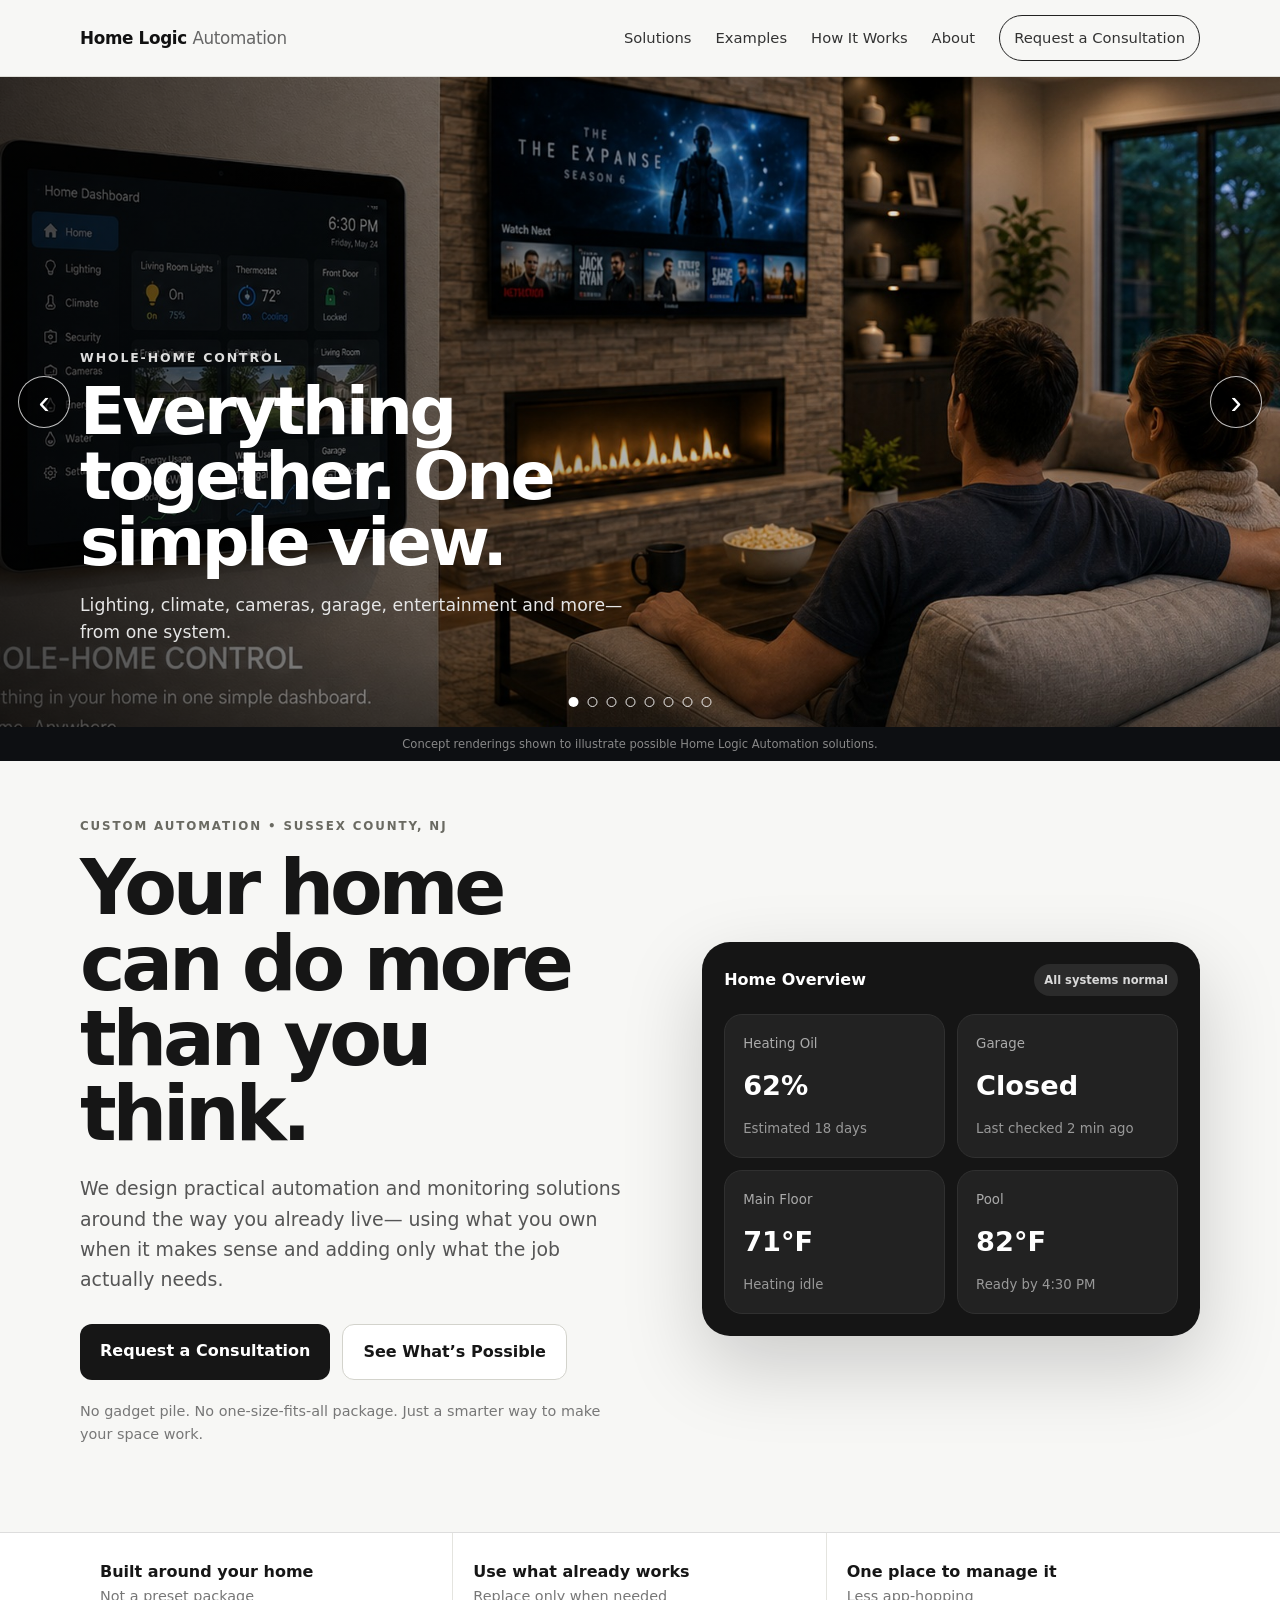
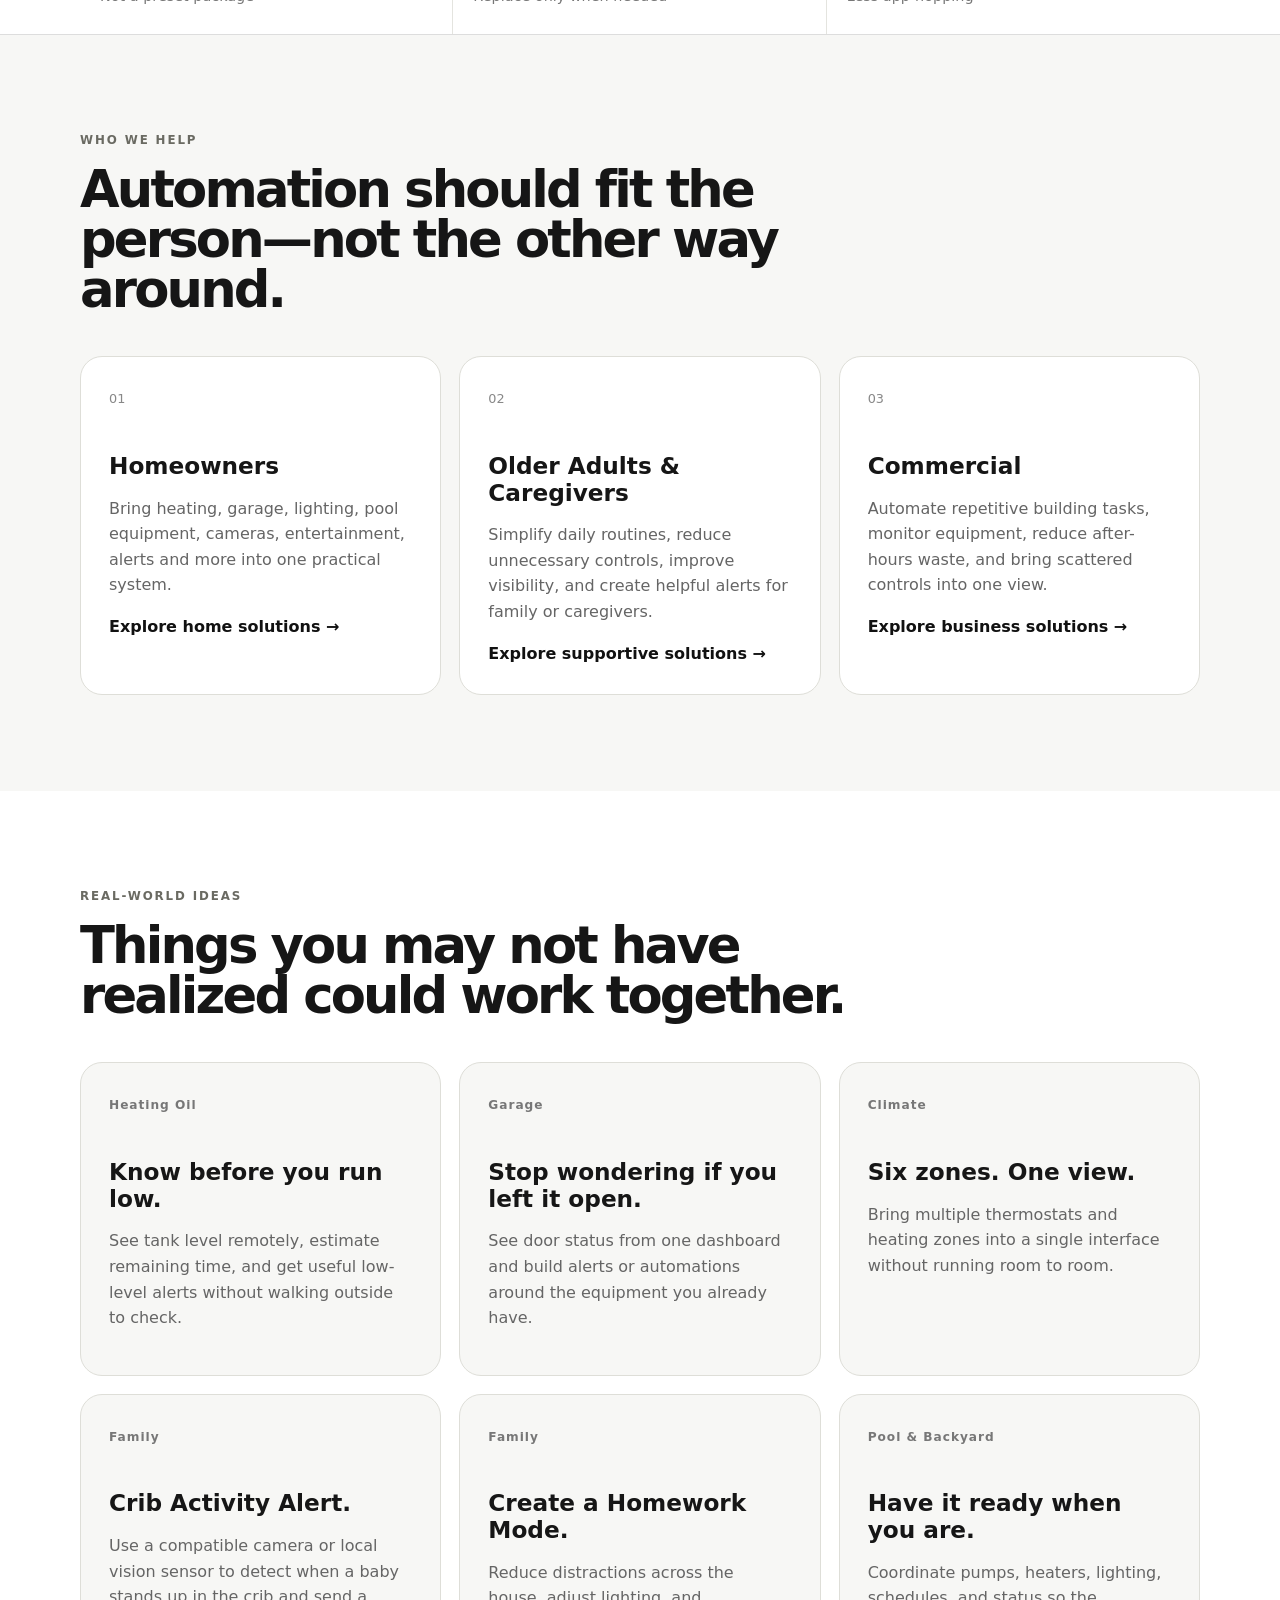
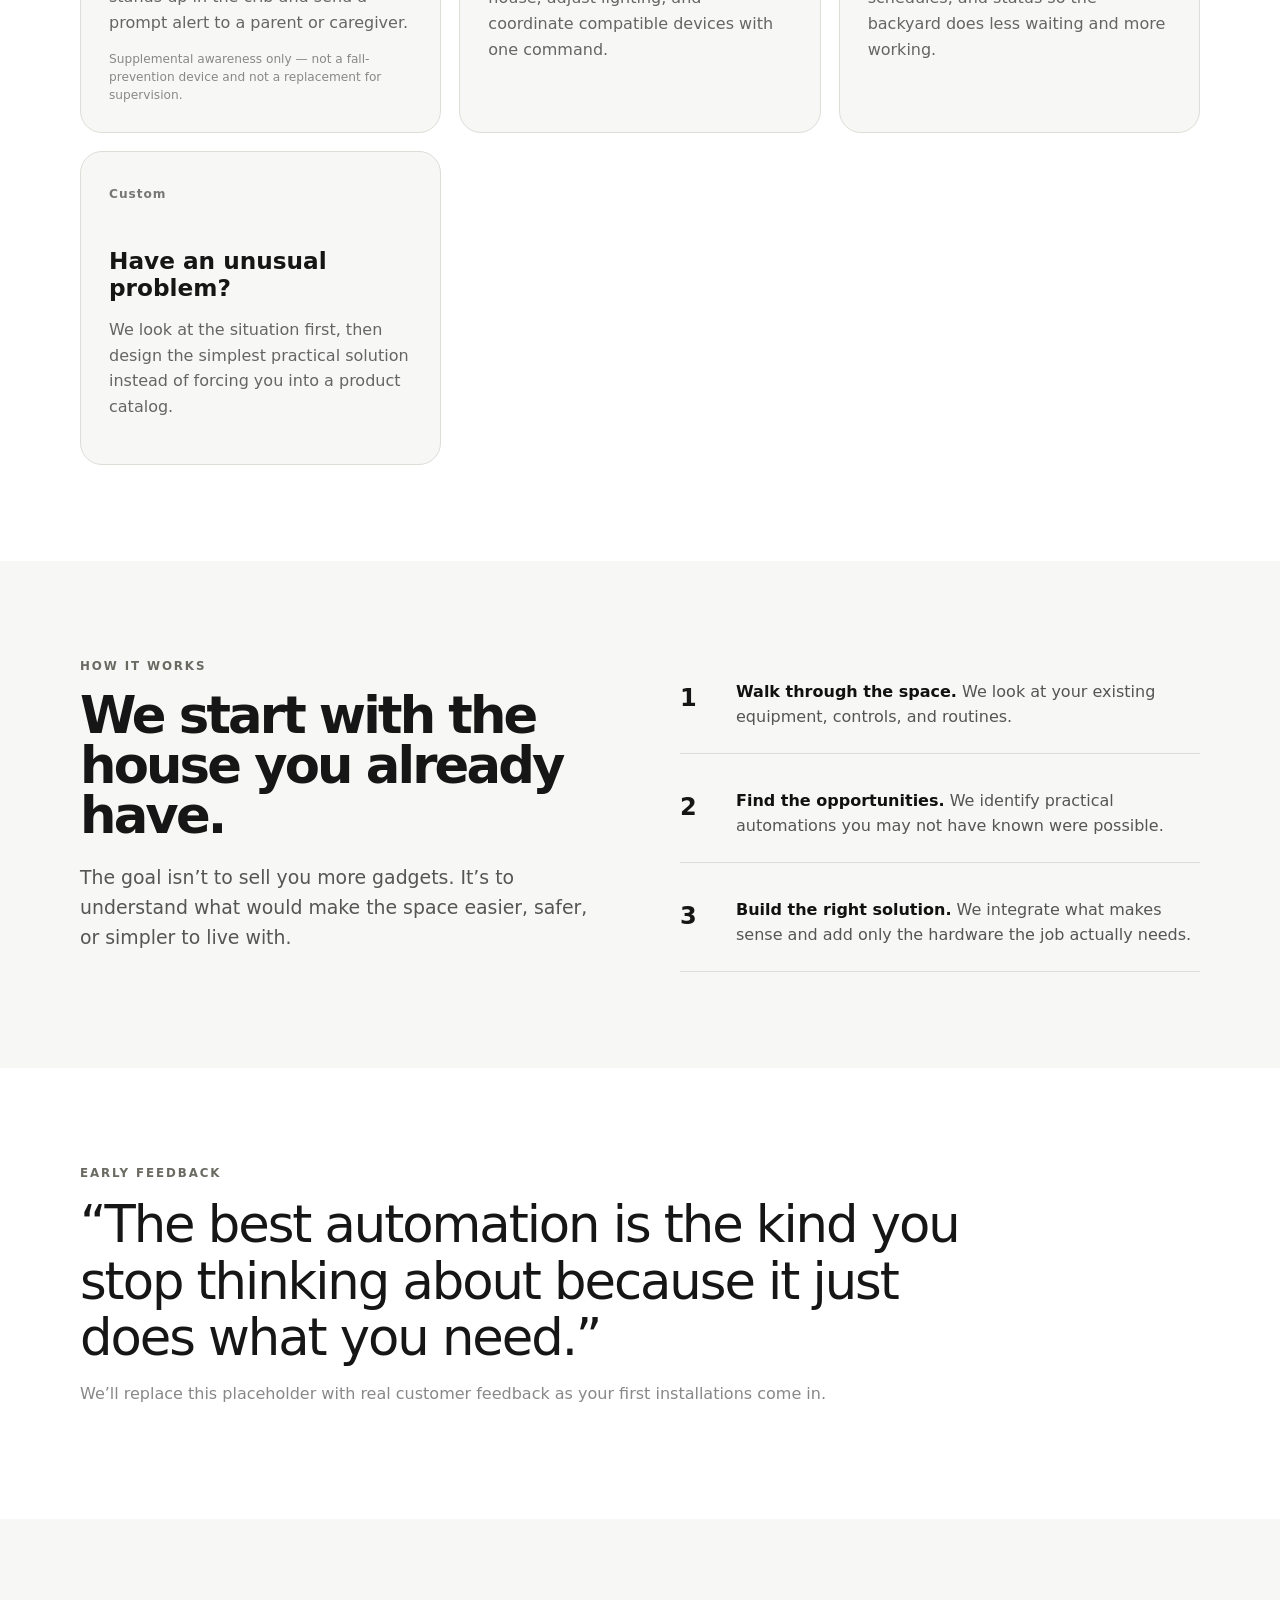
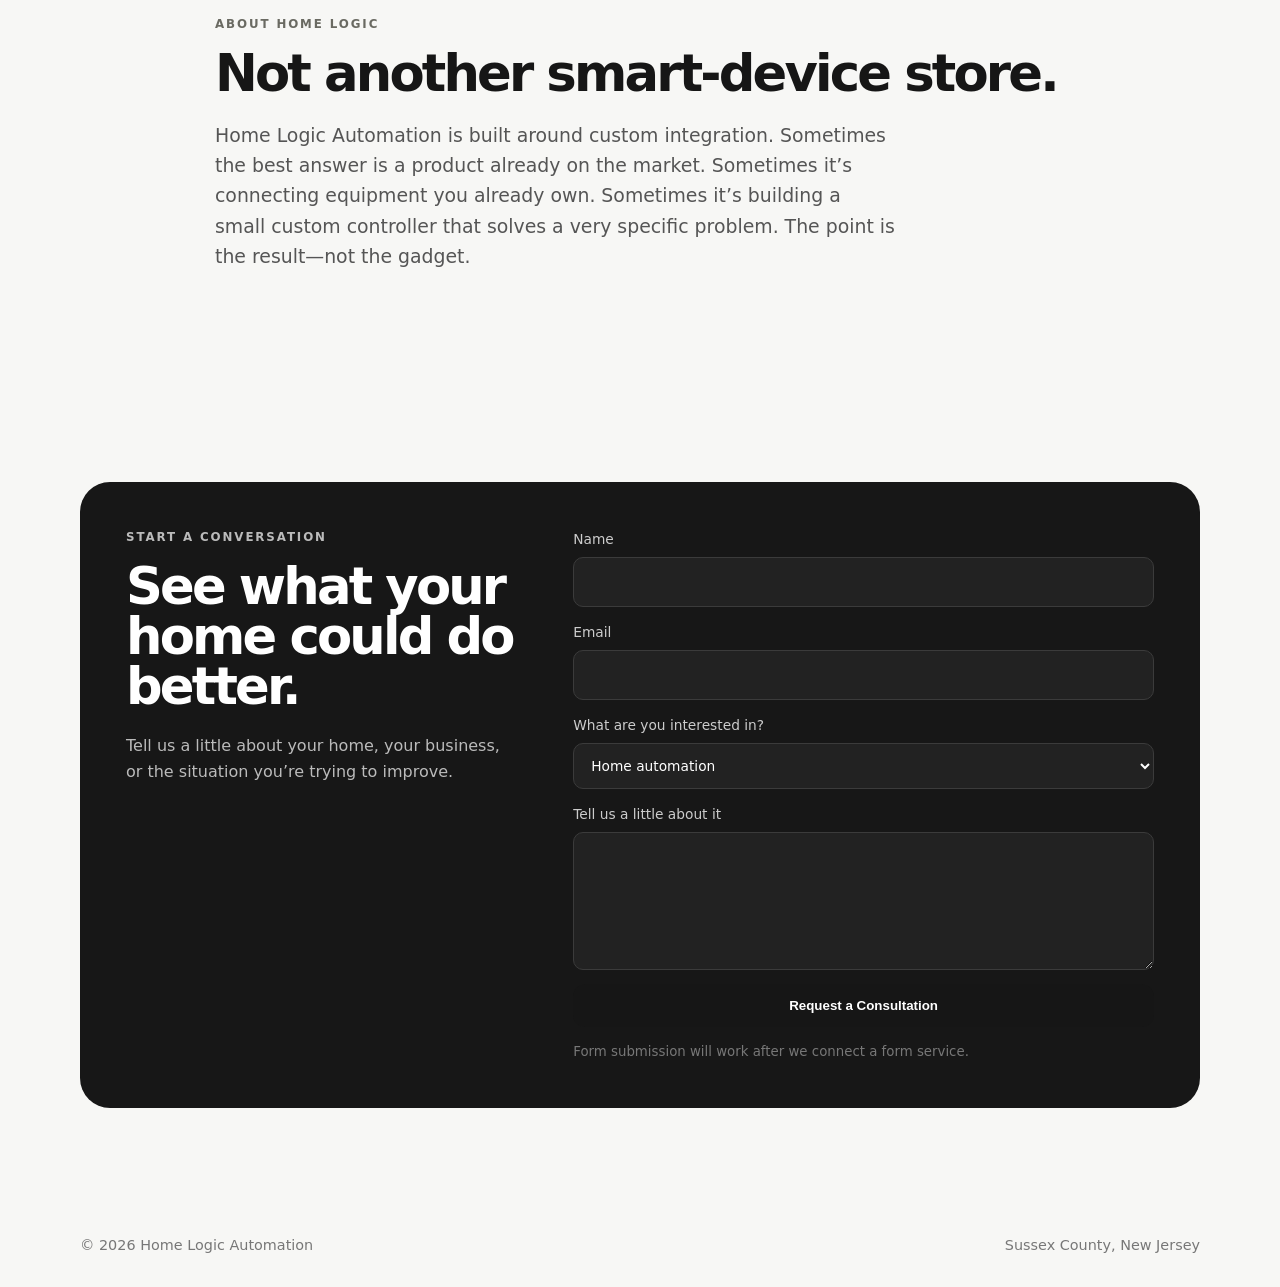
==== commit 6e033310: "Add files via upload" ====
--- a/index.html
+++ b/index.html
@@ -22,6 +22,48 @@
   </header>
 
   <main id="top">
+
+    <section class="top-showcase" id="showcase">
+      <div class="showcase-stage" aria-roledescription="carousel" aria-label="Home Logic Automation solutions">
+        <article class="showcase-slide active">
+          <img src="assets/hero-entertainment.jpg" alt="Whole-home dashboard beside a couple watching television in a living room">
+          <div class="showcase-copy"><span>Whole-Home Control</span><h1>Everything together. One simple view.</h1><p>Lighting, climate, cameras, garage, entertainment and more—from one system.</p></div>
+        </article>
+        <article class="showcase-slide">
+          <img src="assets/hero-shower.jpg" alt="Modern shower with a wall-mounted temperature controller nearby">
+          <div class="showcase-copy"><span>Shower Automation</span><h1>Your preferred temperature, ready when you are.</h1><p>Automatic temperature control designed around proper thermostatic anti-scald protection.</p></div>
+        </article>
+        <article class="showcase-slide">
+          <img src="assets/hero-pool-white.jpg" alt="White wall-mounted pool control screen beside a backyard pool">
+          <div class="showcase-copy"><span>Pool & Spa</span><h1>Have the backyard ready before you step outside.</h1><p>Temperature, pumps, lighting and schedules brought together.</p></div>
+        </article>
+        <article class="showcase-slide">
+          <img src="assets/hero-mechanical-white.jpg" alt="White wall-mounted monitoring screen near mechanical equipment">
+          <div class="showcase-copy"><span>System Monitoring</span><h1>See what the equipment is doing without guessing.</h1><p>Mechanical and building status in one clear view.</p></div>
+        </article>
+        <article class="showcase-slide">
+          <img src="assets/hero-caregiver.jpg" alt="Phone receiving a smart alert for a loved one's home">
+          <div class="showcase-copy"><span>Older Adults & Caregivers</span><h1>Stay connected without hovering.</h1><p>Event-based alerts can reach loved ones who live somewhere else.</p></div>
+        </article>
+        <article class="showcase-slide">
+          <img src="assets/hero-night.jpg" alt="Hallway with automatic nighttime pathway lighting">
+          <div class="showcase-copy"><span>Nighttime Safety</span><h1>Lighting that responds when someone gets up.</h1><p>Useful for hallways, bathrooms and common nighttime paths.</p></div>
+        </article>
+        <article class="showcase-slide">
+          <img src="assets/hero-crib.jpg" alt="Nursery setup with a crib activity alert shown on a phone">
+          <div class="showcase-copy"><span>Crib Activity Alert</span><h1>Know when your baby stands in the crib.</h1><p>Supplemental awareness that can alert a parent or caregiver.</p></div>
+        </article>
+        <article class="showcase-slide">
+          <img src="assets/hero-oil.jpg" alt="Heating oil monitoring system showing tank level">
+          <div class="showcase-copy"><span>Heating Oil Monitoring</span><h1>Know before you run low.</h1><p>Remote tank level, trends and low-level alerts.</p></div>
+        </article>
+        <button class="showcase-arrow showcase-prev" type="button" aria-label="Previous solution">‹</button>
+        <button class="showcase-arrow showcase-next" type="button" aria-label="Next solution">›</button>
+        <div class="showcase-dots" aria-label="Choose solution"></div>
+      </div>
+      <p class="showcase-disclaimer">Concept renderings shown to illustrate possible Home Logic Automation solutions.</p>
+    </section>
+
     <section class="hero">
       <div class="container hero-grid">
         <div class="hero-copy">
@@ -60,51 +102,7 @@
         <div><strong>One place to manage it</strong><span>Less app-hopping</span></div>
       </div>
     </section>
-
-
-    <section class="installations section" id="installations">
-      <div class="container">
-        <p class="eyebrow">SEE WHAT'S POSSIBLE</p>
-        <h2>Designed to look like it belongs there.</h2>
-        <p class="lead">A control screen can be tailored to the room, the equipment, and the people using it.</p>
-
-        <div class="install-slider" aria-roledescription="carousel" aria-label="Home Logic installation concepts">
-          <div class="install-stage">
-            <article class="install-slide active">
-              <img src="assets/kitchen.jpg" alt="Black wall-mounted home control screen beside a kitchen">
-              <div class="install-caption"><span>Kitchen Command Center</span><strong>Your entire home. One screen.</strong></div>
-            </article>
-            <article class="install-slide">
-              <img src="assets/hallway.jpg" alt="White wall-mounted climate control screen in a hallway">
-              <div class="install-caption"><span>Hallway Control</span><strong>Comfort in every room.</strong></div>
-            </article>
-            <article class="install-slide">
-              <img src="assets/back-door.jpg" alt="Black wall-mounted security and camera screen near a back door">
-              <div class="install-caption"><span>Back Door View</span><strong>See more. Know more. Worry less.</strong></div>
-            </article>
-            <article class="install-slide">
-              <img src="assets/pool.jpg" alt="White wall-mounted pool control screen beside a backyard pool">
-              <div class="install-caption"><span>Poolside Control</span><strong>Pool ready when you are.</strong></div>
-            </article>
-            <article class="install-slide">
-              <img src="assets/living-room.jpg" alt="Black wall-mounted living room automation screen">
-              <div class="install-caption"><span>Living Room Hub</span><strong>Lighting, climate and entertainment together.</strong></div>
-            </article>
-            <article class="install-slide">
-              <img src="assets/mechanical-room.jpg" alt="White wall-mounted building overview screen near mechanical equipment">
-              <div class="install-caption"><span>Mechanical Room</span><strong>Know what the equipment is doing.</strong></div>
-            </article>
-
-            <button class="slider-arrow prev" type="button" aria-label="Previous installation">‹</button>
-            <button class="slider-arrow next" type="button" aria-label="Next installation">›</button>
-          </div>
-          <div class="slider-dots" aria-label="Choose installation"></div>
-          <p class="concept-note">Concept renderings shown to illustrate possible installations and interface styles.</p>
-        </div>
-      </div>
-    </section>
-
-    <section id="solutions" class="section">
+<section id="solutions" class="section">
       <div class="container">
         <p class="eyebrow">WHO WE HELP</p>
         <h2>Automation should fit the person—not the other way around.</h2>
--- a/styles.css
+++ b/styles.css
@@ -4,3 +4,40 @@
 .elder-hero{padding:96px 0 80px}.elder-hero-grid{display:grid;grid-template-columns:1.05fr .95fr;gap:72px;align-items:center}.elder-hero h1{font-size:clamp(2.6rem,6vw,5rem);line-height:.98;letter-spacing:-.055em;margin:0 0 22px}.elder-panel{background:#151515;color:#fff;border-radius:28px;padding:22px;box-shadow:0 30px 80px rgba(0,0,0,.16)}.elder-panel-head{display:flex;justify-content:space-between;align-items:center;margin-bottom:18px;font-weight:700}.elder-status-grid{display:grid;grid-template-columns:1fr 1fr;gap:12px}.elder-status-grid article{background:#222;border:1px solid #303030;padding:18px;border-radius:18px;display:flex;flex-direction:column;min-height:135px}.elder-status-grid small{color:#aaa}.elder-status-grid strong{font-size:1.28rem;line-height:1.15;margin:10px 0}.elder-status-grid span{color:#999;font-size:.83rem}.care-grid{display:grid;grid-template-columns:repeat(3,1fr);gap:18px;margin-top:42px}.care-card{background:#f7f7f5;border:1px solid #deded8;border-radius:22px;padding:28px}.care-icon{width:42px;height:42px;border-radius:50%;display:grid;place-items:center;background:#171717;color:#fff;font-size:.78rem;font-weight:800}.care-card h3{font-size:1.35rem;line-height:1.2;margin:26px 0 12px}.care-card p{color:#666}.scenario-list{display:grid;gap:0}.scenario-list div{padding:22px 0;border-bottom:1px solid #ddd;display:grid;gap:6px}.scenario-list strong{font-size:1.1rem}.scenario-list span{color:#666}@media(max-width:820px){.elder-hero-grid{grid-template-columns:1fr;gap:42px}.care-grid{grid-template-columns:1fr 1fr}}@media(max-width:560px){.care-grid,.elder-status-grid{grid-template-columns:1fr}.elder-hero{padding-top:60px}.elder-hero h1{font-size:3rem}}
 
 .safety-note{display:block;margin-top:14px;color:#888;font-size:.76rem;line-height:1.45}
+
+.install-stage{aspect-ratio:16/8.7;min-height:460px}
+.install-slide img{object-position:center center}
+.install-caption{max-width:720px;right:auto;padding:88px 34px 30px;background:linear-gradient(transparent,rgba(0,0,0,.88))}
+.install-caption p{margin:8px 0 0;color:#ddd;font-size:1rem;max-width:620px}
+@media(max-width:820px){.install-stage{min-height:430px;aspect-ratio:auto}.install-caption{max-width:100%;right:0}}
+@media(max-width:560px){.install-stage{min-height:400px}.install-caption p{font-size:.9rem}}
+
+.top-showcase{background:#0d0f12;padding:0}
+.showcase-stage{position:relative;overflow:hidden;background:#111;min-height:650px}
+.showcase-slide{position:absolute;inset:0;opacity:0;pointer-events:none;transition:opacity .8s ease}
+.showcase-slide.active{opacity:1;pointer-events:auto}
+.showcase-slide img{width:100%;height:100%;min-height:650px;object-fit:cover;display:block}
+.showcase-slide:after{content:"";position:absolute;inset:0;background:linear-gradient(90deg,rgba(0,0,0,.72) 0%,rgba(0,0,0,.38) 40%,rgba(0,0,0,.08) 72%)}
+.showcase-copy{position:absolute;z-index:2;left:max(54px,calc((100% - 1120px)/2));bottom:64px;max-width:620px;color:#fff}
+.showcase-copy span{font-size:.78rem;font-weight:800;letter-spacing:.15em;text-transform:uppercase;color:#ddd}
+.showcase-copy h1{font-size:clamp(2.6rem,5.2vw,5rem);line-height:.98;letter-spacing:-.05em;margin:10px 0 16px}
+.showcase-copy p{font-size:1.08rem;line-height:1.55;color:#e5e5e5;max-width:570px}
+.showcase-arrow{position:absolute;z-index:3;top:50%;transform:translateY(-50%);width:52px;height:52px;border-radius:50%;border:1px solid rgba(255,255,255,.75);background:rgba(0,0,0,.38);color:white;font-size:2.1rem;cursor:pointer}
+.showcase-prev{left:18px}.showcase-next{right:18px}
+.showcase-dots{position:absolute;z-index:3;left:50%;bottom:20px;transform:translateX(-50%);display:flex;gap:9px}
+.showcase-dot{width:10px;height:10px;border-radius:50%;border:1px solid rgba(255,255,255,.9);background:transparent;padding:0;cursor:pointer}
+.showcase-dot.active{background:#fff}
+.showcase-disclaimer{margin:0;padding:8px 20px;text-align:center;background:#0d0f12;color:#888;font-size:.72rem}
+.hero{padding-top:56px}
+@media(max-width:820px){
+  .showcase-stage,.showcase-slide img{min-height:540px}
+  .showcase-copy{left:24px;right:24px;bottom:58px}
+  .showcase-slide:after{background:linear-gradient(0deg,rgba(0,0,0,.8) 0%,rgba(0,0,0,.1) 72%)}
+}
+@media(max-width:560px){
+  .showcase-stage,.showcase-slide img{min-height:500px}
+  .showcase-copy{left:18px;right:18px}
+  .showcase-copy h1{font-size:2.45rem}
+  .showcase-copy p{font-size:.95rem}
+  .showcase-arrow{width:44px;height:44px}
+}
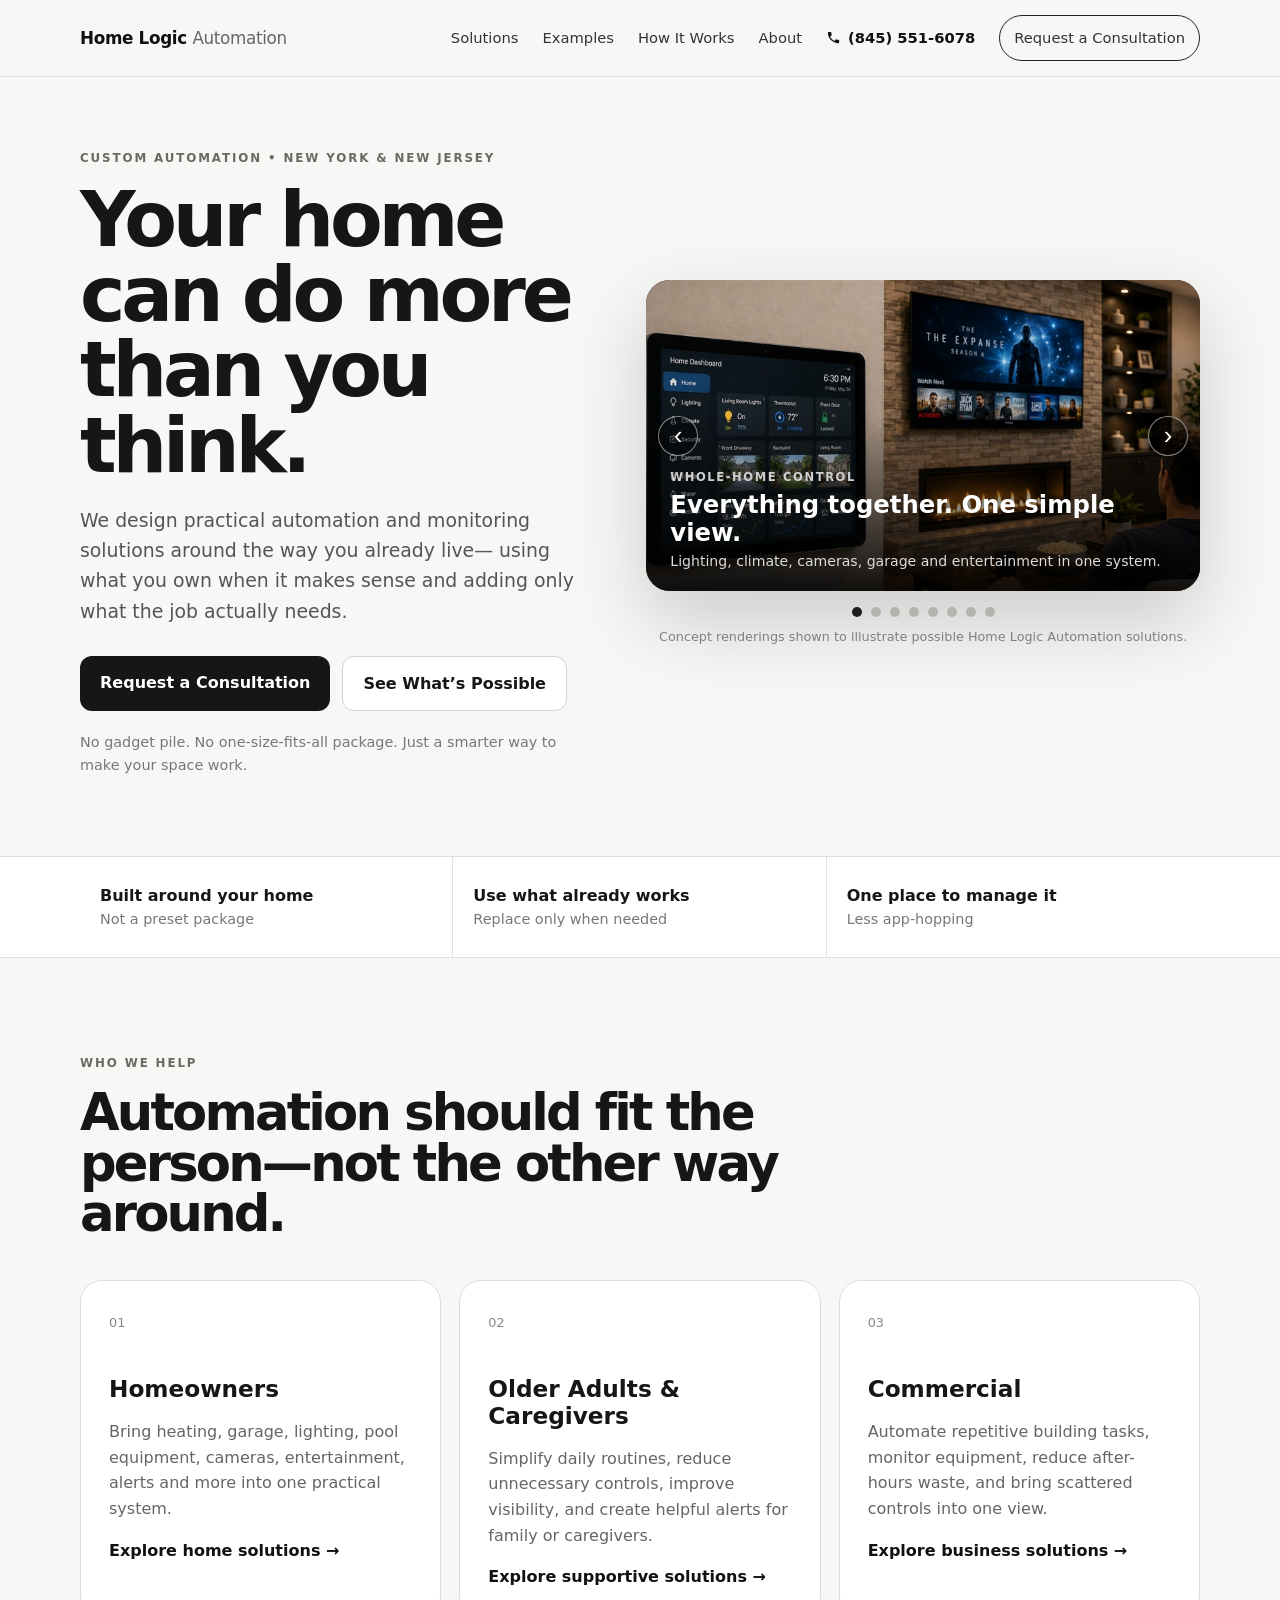
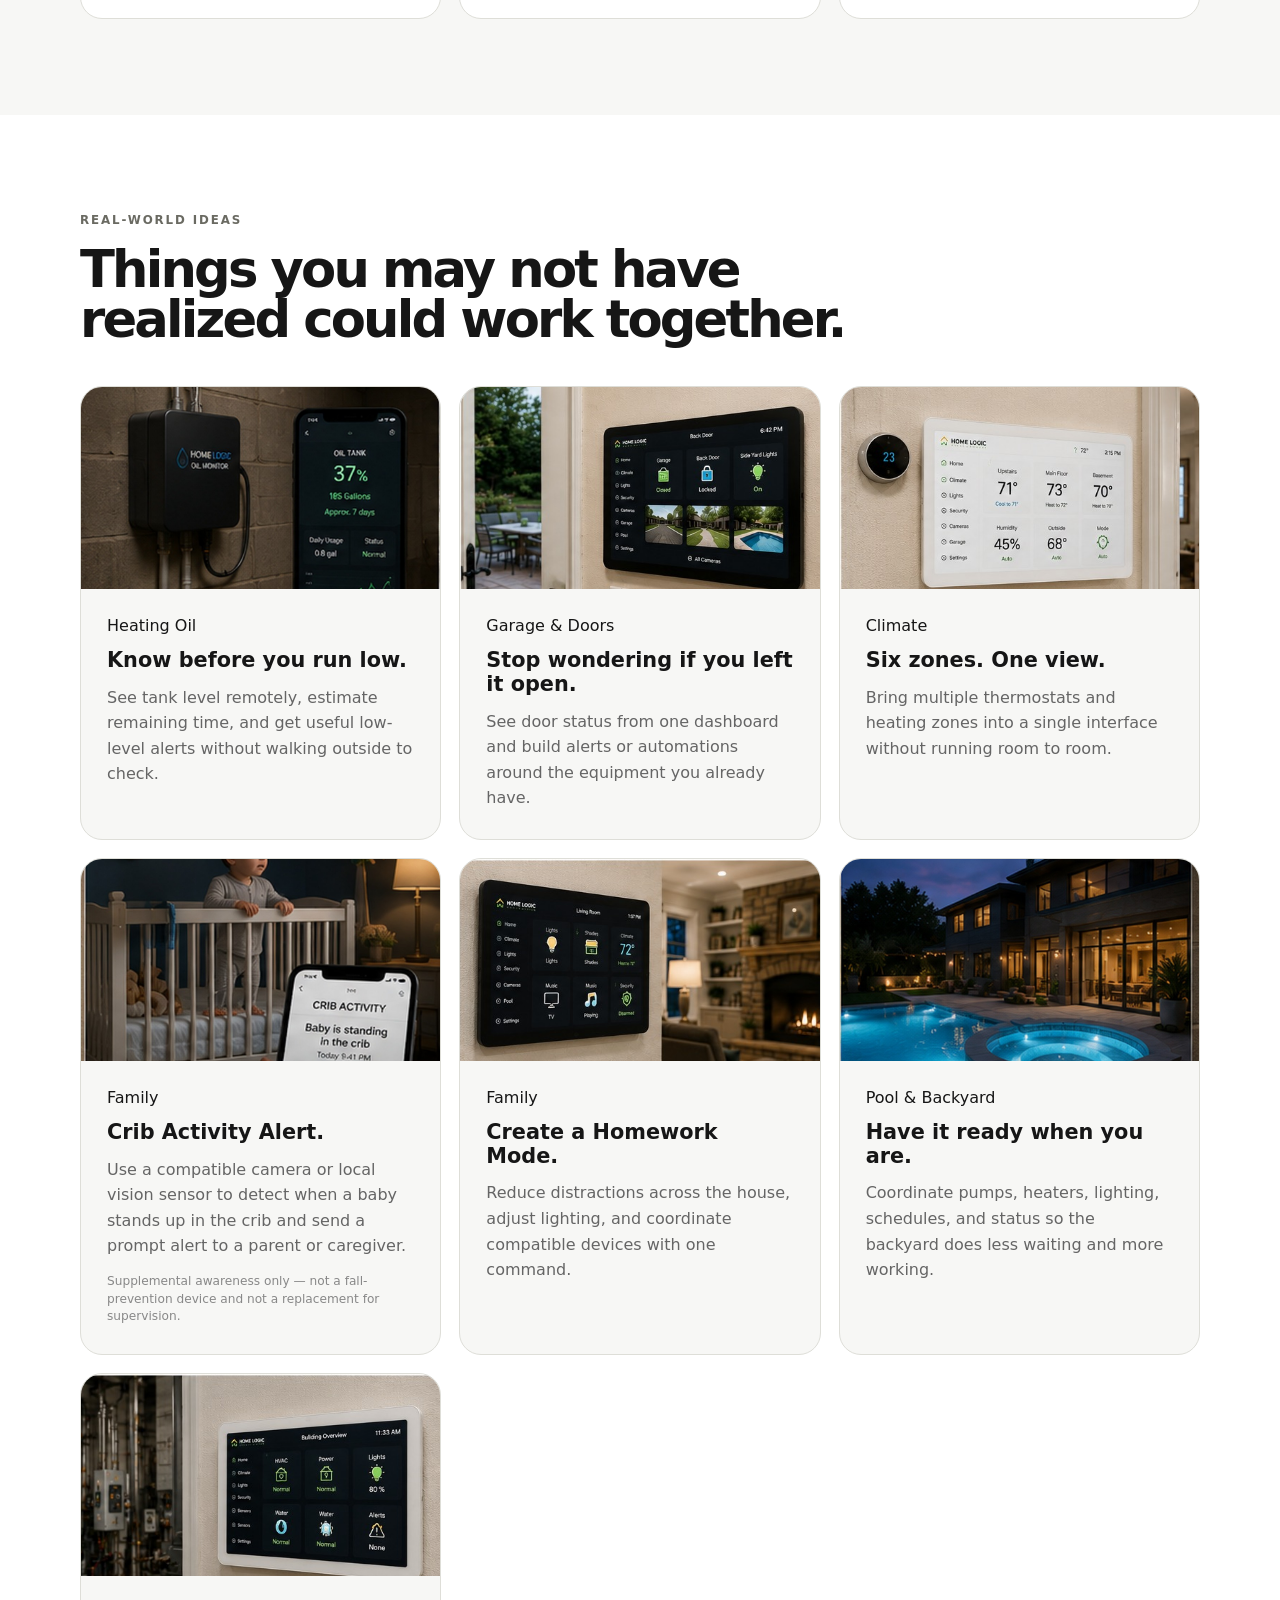
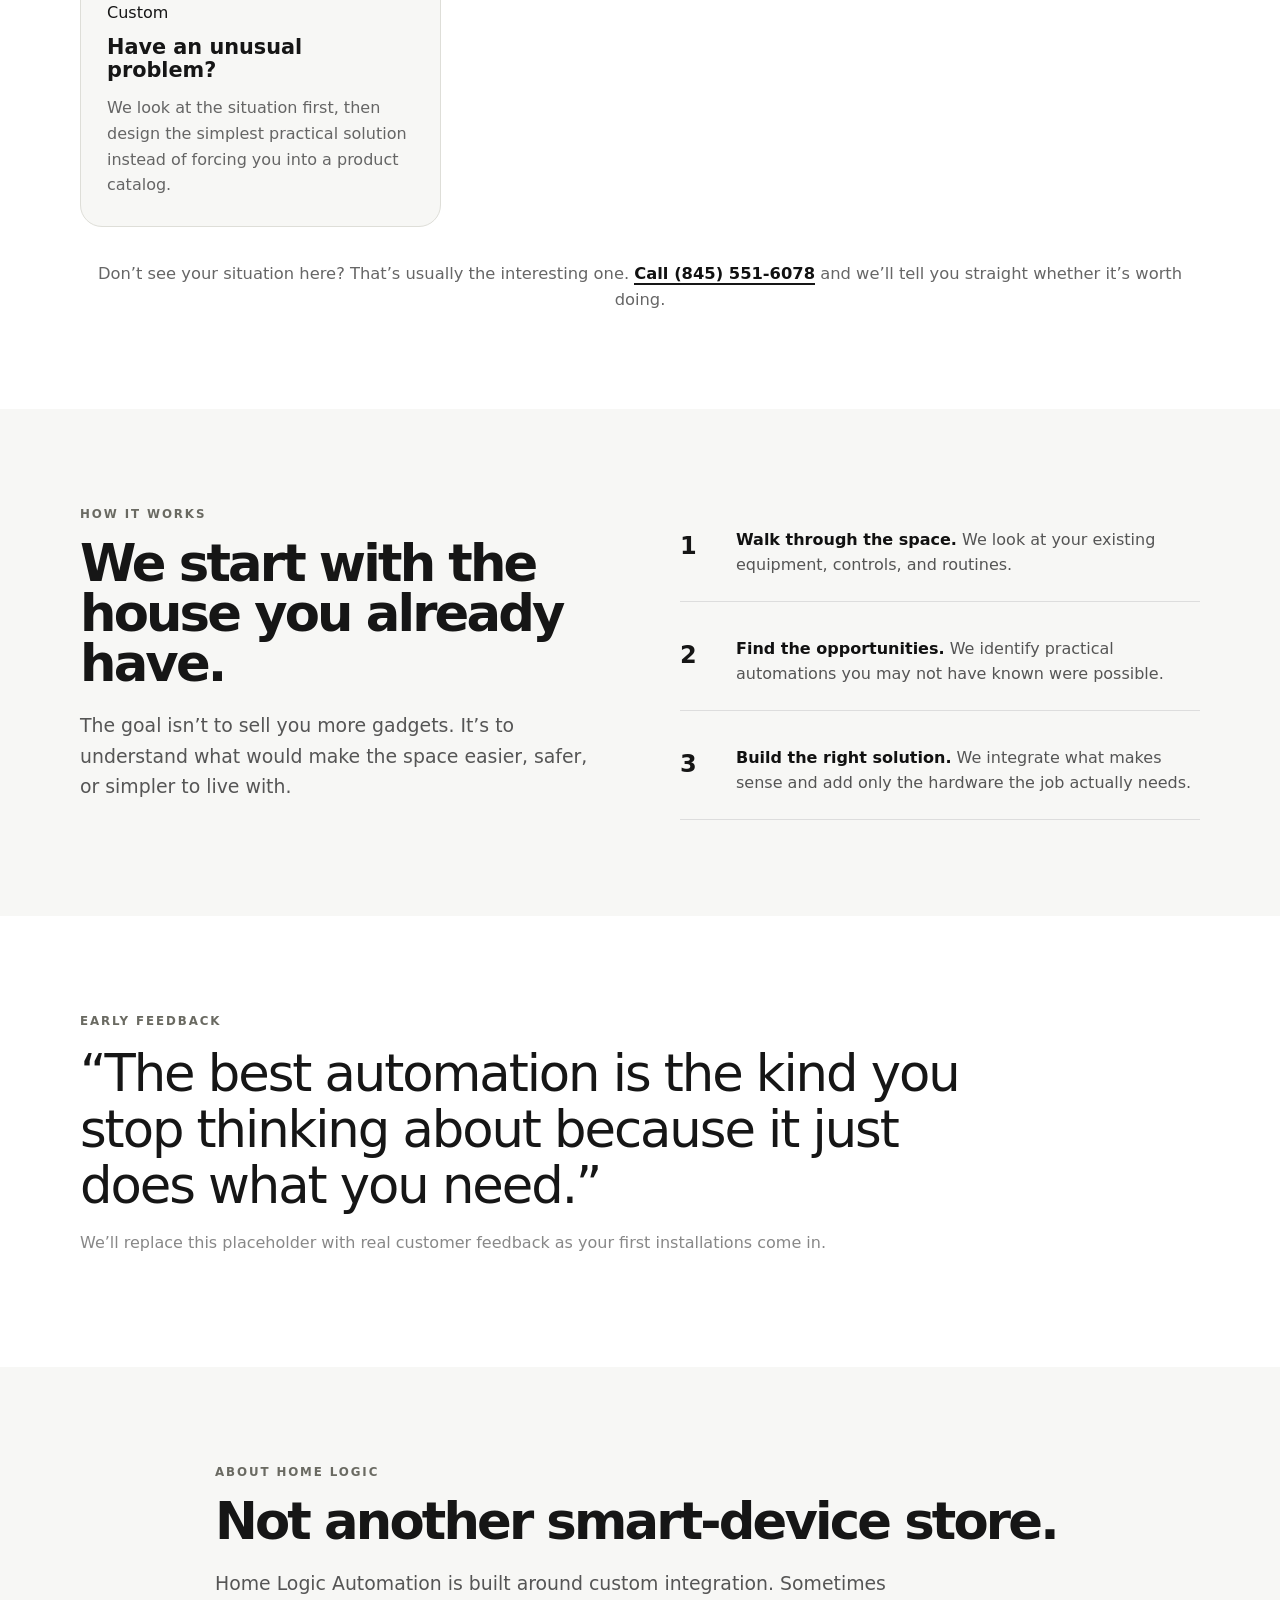
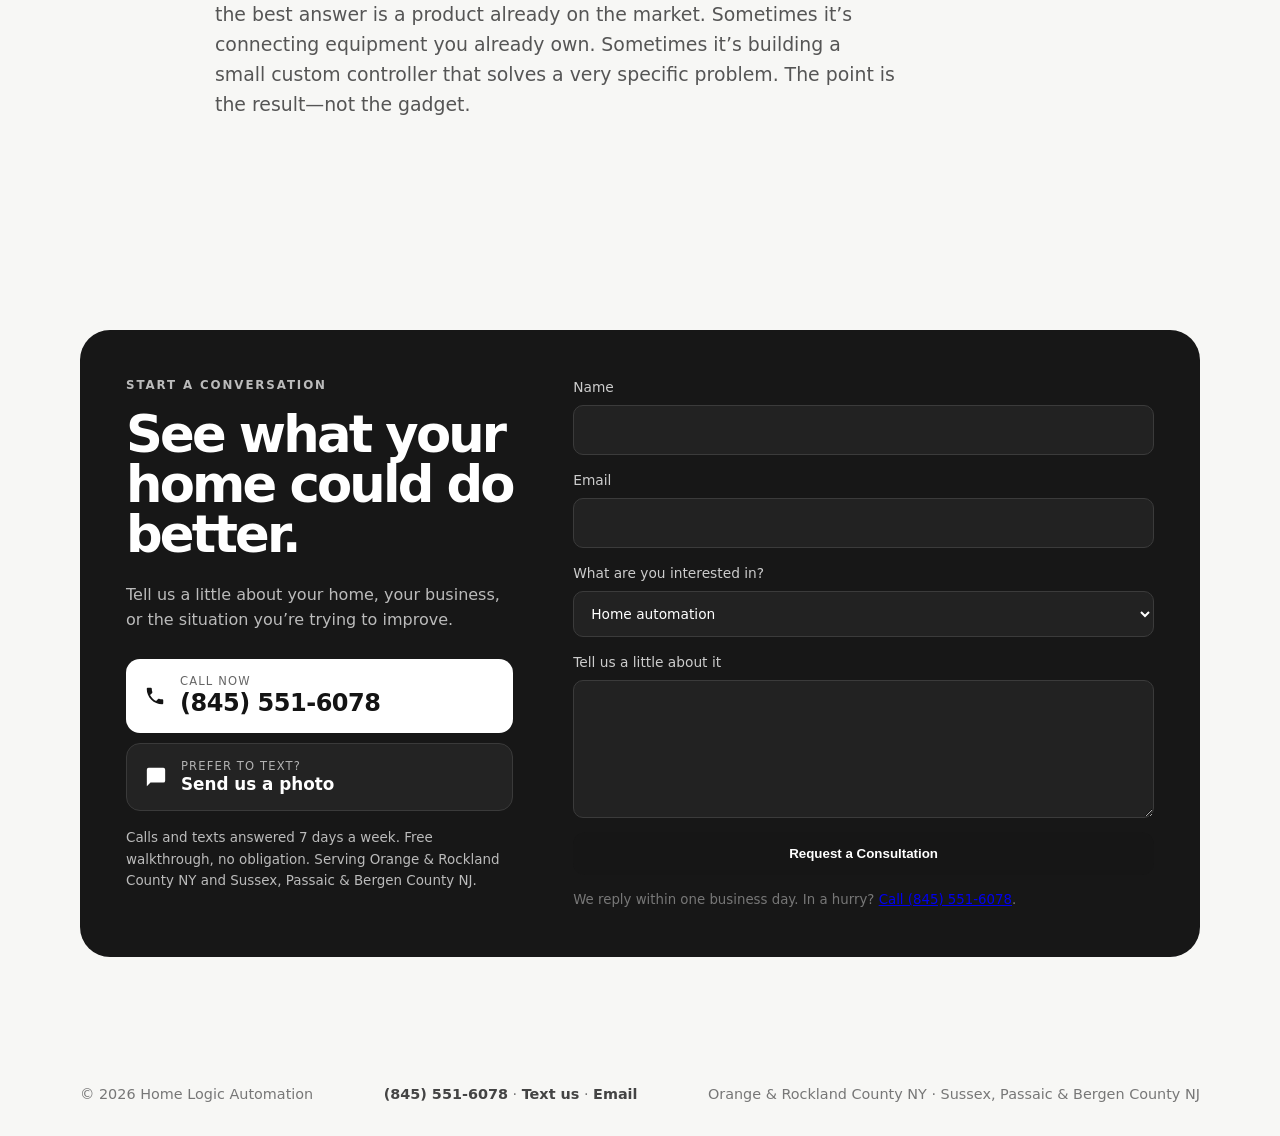
==== commit 76099890: "Add files via upload" ====
--- a/index.html
+++ b/index.html
@@ -1,220 +1,311 @@
-<!DOCTYPE html>
-<html lang="en">
-<head>
-  <meta charset="UTF-8" />
-  <meta name="viewport" content="width=device-width, initial-scale=1.0" />
-  <title>Home Logic Automation</title>
-  <meta name="description" content="Custom home automation, safety, monitoring, and integration solutions built around the way you live." />
-  <link rel="stylesheet" href="styles.css" />
-</head>
-<body>
-  <header class="site-header">
-    <div class="container nav-wrap">
-      <a class="brand" href="#top">Home Logic <span>Automation</span></a>
-      <nav>
-        <a href="#solutions">Solutions</a>
-        <a href="#examples">Examples</a>
-        <a href="#how">How It Works</a>
-        <a href="#about">About</a>
-        <a class="nav-cta" href="#contact">Request a Consultation</a>
-      </nav>
-    </div>
-  </header>
-
-  <main id="top">
-
-    <section class="top-showcase" id="showcase">
-      <div class="showcase-stage" aria-roledescription="carousel" aria-label="Home Logic Automation solutions">
-        <article class="showcase-slide active">
-          <img src="assets/hero-entertainment.jpg" alt="Whole-home dashboard beside a couple watching television in a living room">
-          <div class="showcase-copy"><span>Whole-Home Control</span><h1>Everything together. One simple view.</h1><p>Lighting, climate, cameras, garage, entertainment and more—from one system.</p></div>
-        </article>
-        <article class="showcase-slide">
-          <img src="assets/hero-shower.jpg" alt="Modern shower with a wall-mounted temperature controller nearby">
-          <div class="showcase-copy"><span>Shower Automation</span><h1>Your preferred temperature, ready when you are.</h1><p>Automatic temperature control designed around proper thermostatic anti-scald protection.</p></div>
-        </article>
-        <article class="showcase-slide">
-          <img src="assets/hero-pool-white.jpg" alt="White wall-mounted pool control screen beside a backyard pool">
-          <div class="showcase-copy"><span>Pool & Spa</span><h1>Have the backyard ready before you step outside.</h1><p>Temperature, pumps, lighting and schedules brought together.</p></div>
-        </article>
-        <article class="showcase-slide">
-          <img src="assets/hero-mechanical-white.jpg" alt="White wall-mounted monitoring screen near mechanical equipment">
-          <div class="showcase-copy"><span>System Monitoring</span><h1>See what the equipment is doing without guessing.</h1><p>Mechanical and building status in one clear view.</p></div>
-        </article>
-        <article class="showcase-slide">
-          <img src="assets/hero-caregiver.jpg" alt="Phone receiving a smart alert for a loved one's home">
-          <div class="showcase-copy"><span>Older Adults & Caregivers</span><h1>Stay connected without hovering.</h1><p>Event-based alerts can reach loved ones who live somewhere else.</p></div>
-        </article>
-        <article class="showcase-slide">
-          <img src="assets/hero-night.jpg" alt="Hallway with automatic nighttime pathway lighting">
-          <div class="showcase-copy"><span>Nighttime Safety</span><h1>Lighting that responds when someone gets up.</h1><p>Useful for hallways, bathrooms and common nighttime paths.</p></div>
-        </article>
-        <article class="showcase-slide">
-          <img src="assets/hero-crib.jpg" alt="Nursery setup with a crib activity alert shown on a phone">
-          <div class="showcase-copy"><span>Crib Activity Alert</span><h1>Know when your baby stands in the crib.</h1><p>Supplemental awareness that can alert a parent or caregiver.</p></div>
-        </article>
-        <article class="showcase-slide">
-          <img src="assets/hero-oil.jpg" alt="Heating oil monitoring system showing tank level">
-          <div class="showcase-copy"><span>Heating Oil Monitoring</span><h1>Know before you run low.</h1><p>Remote tank level, trends and low-level alerts.</p></div>
-        </article>
-        <button class="showcase-arrow showcase-prev" type="button" aria-label="Previous solution">‹</button>
-        <button class="showcase-arrow showcase-next" type="button" aria-label="Next solution">›</button>
-        <div class="showcase-dots" aria-label="Choose solution"></div>
-      </div>
-      <p class="showcase-disclaimer">Concept renderings shown to illustrate possible Home Logic Automation solutions.</p>
-    </section>
-
-    <section class="hero">
-      <div class="container hero-grid">
-        <div class="hero-copy">
-          <p class="eyebrow">CUSTOM AUTOMATION • SUSSEX COUNTY, NJ</p>
-          <h1>Your home can do more than you think.</h1>
-          <p class="hero-text">
-            We design practical automation and monitoring solutions around the way you already live—
-            using what you own when it makes sense and adding only what the job actually needs.
-          </p>
-          <div class="hero-actions">
-            <a class="btn primary" href="#contact">Request a Consultation</a>
-            <a class="btn secondary" href="#examples">See What’s Possible</a>
-          </div>
-          <p class="trust-line">No gadget pile. No one-size-fits-all package. Just a smarter way to make your space work.</p>
-        </div>
-
-        <div class="dashboard-card" aria-label="Sample smart home dashboard">
-          <div class="dash-head">
-            <span>Home Overview</span>
-            <span class="status">All systems normal</span>
-          </div>
-          <div class="dash-grid">
-            <article><small>Heating Oil</small><strong>62%</strong><span>Estimated 18 days</span></article>
-            <article><small>Garage</small><strong>Closed</strong><span>Last checked 2 min ago</span></article>
-            <article><small>Main Floor</small><strong>71°F</strong><span>Heating idle</span></article>
-            <article><small>Pool</small><strong>82°F</strong><span>Ready by 4:30 PM</span></article>
-          </div>
-        </div>
-      </div>
-    </section>
-
-    <section class="social-proof">
-      <div class="container proof-grid">
-        <div><strong>Built around your home</strong><span>Not a preset package</span></div>
-        <div><strong>Use what already works</strong><span>Replace only when needed</span></div>
-        <div><strong>One place to manage it</strong><span>Less app-hopping</span></div>
-      </div>
-    </section>
-<section id="solutions" class="section">
-      <div class="container">
-        <p class="eyebrow">WHO WE HELP</p>
-        <h2>Automation should fit the person—not the other way around.</h2>
-        <div class="card-grid three">
-          <article class="service-card">
-            <span class="number">01</span>
-            <h3>Homeowners</h3>
-            <p>Bring heating, garage, lighting, pool equipment, cameras, entertainment, alerts and more into one practical system.</p>
-            <a href="#examples">Explore home solutions →</a>
-          </article>
-          <article class="service-card">
-            <span class="number">02</span>
-            <h3>Older Adults & Caregivers</h3>
-            <p>Simplify daily routines, reduce unnecessary controls, improve visibility, and create helpful alerts for family or caregivers.</p>
-            <a href="older-adults.html">Explore supportive solutions →</a>
-          </article>
-          <article class="service-card">
-            <span class="number">03</span>
-            <h3>Commercial</h3>
-            <p>Automate repetitive building tasks, monitor equipment, reduce after-hours waste, and bring scattered controls into one view.</p>
-            <a href="#examples">Explore business solutions →</a>
-          </article>
-        </div>
-      </div>
-    </section>
-
-    <section id="examples" class="section alt">
-      <div class="container">
-        <p class="eyebrow">REAL-WORLD IDEAS</p>
-        <h2>Things you may not have realized could work together.</h2>
-        <div class="card-grid examples">
-          <article class="example-card"><span>Heating Oil</span><h3>Know before you run low.</h3><p>See tank level remotely, estimate remaining time, and get useful low-level alerts without walking outside to check.</p></article>
-          <article class="example-card"><span>Garage</span><h3>Stop wondering if you left it open.</h3><p>See door status from one dashboard and build alerts or automations around the equipment you already have.</p></article>
-          <article class="example-card"><span>Climate</span><h3>Six zones. One view.</h3><p>Bring multiple thermostats and heating zones into a single interface without running room to room.</p></article>
-          <article class="example-card"><span>Family</span><h3>Crib Activity Alert.</h3><p>Use a compatible camera or local vision sensor to detect when a baby stands up in the crib and send a prompt alert to a parent or caregiver.</p><small class="safety-note">Supplemental awareness only — not a fall-prevention device and not a replacement for supervision.</small></article>
-          <article class="example-card"><span>Family</span><h3>Create a Homework Mode.</h3><p>Reduce distractions across the house, adjust lighting, and coordinate compatible devices with one command.</p></article>
-          <article class="example-card"><span>Pool & Backyard</span><h3>Have it ready when you are.</h3><p>Coordinate pumps, heaters, lighting, schedules, and status so the backyard does less waiting and more working.</p></article>
-          <article class="example-card"><span>Custom</span><h3>Have an unusual problem?</h3><p>We look at the situation first, then design the simplest practical solution instead of forcing you into a product catalog.</p></article>
-        </div>
-      </div>
-    </section>
-
-    <section id="how" class="section">
-      <div class="container split">
-        <div>
-          <p class="eyebrow">HOW IT WORKS</p>
-          <h2>We start with the house you already have.</h2>
-          <p class="lead">The goal isn’t to sell you more gadgets. It’s to understand what would make the space easier, safer, or simpler to live with.</p>
-        </div>
-        <div class="steps">
-          <div><strong>1</strong><span><b>Walk through the space.</b> We look at your existing equipment, controls, and routines.</span></div>
-          <div><strong>2</strong><span><b>Find the opportunities.</b> We identify practical automations you may not have known were possible.</span></div>
-          <div><strong>3</strong><span><b>Build the right solution.</b> We integrate what makes sense and add only the hardware the job actually needs.</span></div>
-        </div>
-      </div>
-    </section>
-
-    <section class="testimonial section alt">
-      <div class="container">
-        <p class="eyebrow">EARLY FEEDBACK</p>
-        <blockquote>
-          “The best automation is the kind you stop thinking about because it just does what you need.”
-        </blockquote>
-        <p class="testimonial-note">We’ll replace this placeholder with real customer feedback as your first installations come in.</p>
-      </div>
-    </section>
-
-    <section id="about" class="section">
-      <div class="container narrow">
-        <p class="eyebrow">ABOUT HOME LOGIC</p>
-        <h2>Not another smart-device store.</h2>
-        <p class="lead">
-          Home Logic Automation is built around custom integration. Sometimes the best answer is a product already on the market.
-          Sometimes it’s connecting equipment you already own. Sometimes it’s building a small custom controller that solves a very specific problem.
-          The point is the result—not the gadget.
-        </p>
-      </div>
-    </section>
-
-    <section id="contact" class="contact section">
-      <div class="container contact-box">
-        <div>
-          <p class="eyebrow">START A CONVERSATION</p>
-          <h2>See what your home could do better.</h2>
-          <p>Tell us a little about your home, your business, or the situation you’re trying to improve.</p>
-        </div>
-        <form action="https://formspree.io/f/your-form-id" method="POST">
-          <label>Name<input type="text" name="name" required /></label>
-          <label>Email<input type="email" name="email" required /></label>
-          <label>What are you interested in?
-            <select name="interest">
-              <option>Home automation</option>
-              <option>Older adult / caregiver support</option>
-              <option>Commercial automation</option>
-              <option>Custom project</option>
-            </select>
-          </label>
-          <label>Tell us a little about it<textarea name="message" rows="5"></textarea></label>
-          <button class="btn primary" type="submit">Request a Consultation</button>
-          <small>Form submission will work after we connect a form service.</small>
-        </form>
-      </div>
-    </section>
-  </main>
-
-  <footer>
-    <div class="container footer-wrap">
-      <span>© <span id="year"></span> Home Logic Automation</span>
-      <span>Sussex County, New Jersey</span>
-    </div>
-  </footer>
-
-  <script src="script.js"></script>
-</body>
-</html>
+<!DOCTYPE html>
+<html lang="en">
+<head>
+  <meta charset="UTF-8" />
+  <meta name="viewport" content="width=device-width, initial-scale=1.0" />
+  <title>Home Logic Automation | Smart Home &amp; Building Automation NY &amp; NJ</title>
+  <meta name="description" content="Custom home automation, monitoring and safety solutions for homes and businesses in Orange &amp; Rockland County NY and Sussex, Passaic &amp; Bergen County NJ. Call (845) 551-6078." />
+  <link rel="canonical" href="https://homelogicautomation.com/" />
+  <link rel="icon" href="favicon.svg" type="image/svg+xml" />
+  <link rel="apple-touch-icon" href="apple-touch-icon.png" />
+  <meta property="og:type" content="website" />
+  <meta property="og:site_name" content="Home Logic Automation" />
+  <meta property="og:title" content="Your home can do more than you think." />
+  <meta property="og:description" content="Custom home automation, monitoring and safety solutions for homes and businesses in Orange &amp; Rockland County NY and Sussex, Passaic &amp; Bergen County NJ. Call (845) 551-6078." />
+  <meta property="og:url" content="https://homelogicautomation.com/" />
+  <meta property="og:image" content="https://homelogicautomation.com/share-image.jpg" />
+  <meta property="og:image:width" content="1200" />
+  <meta property="og:image:height" content="630" />
+  <meta name="twitter:card" content="summary_large_image" />
+  <meta name="theme-color" content="#161616" />
+  <script type="application/ld+json">
+  {
+    "@context": "https://schema.org",
+    "@type": "HomeAndConstructionBusiness",
+    "name": "Home Logic Automation",
+    "description": "Custom home and building automation, monitoring, and safety integration for homes and businesses across New York and New Jersey.",
+    "url": "https://homelogicautomation.com/",
+    "telephone": "+1-845-551-6078",
+    "email": "homelogicautomation25@gmail.com",
+    "priceRange": "$$",
+    "areaServed": [
+      {"@type": "AdministrativeArea", "name": "Orange County, New York"},
+      {"@type": "AdministrativeArea", "name": "Rockland County, New York"},
+      {"@type": "AdministrativeArea", "name": "Sussex County, New Jersey"},
+      {"@type": "AdministrativeArea", "name": "Passaic County, New Jersey"},
+      {"@type": "AdministrativeArea", "name": "Bergen County, New Jersey"}
+    ],
+    "address": {"@type": "PostalAddress", "addressRegion": "NY", "addressCountry": "US"},
+    "contactPoint": {"@type": "ContactPoint", "telephone": "+1-845-551-6078", "contactType": "sales", "areaServed": ["US-NY","US-NJ"]}
+  }
+  </script>
+  <link rel="stylesheet" href="styles.css" />
+</head>
+<body>
+  <header class="site-header">
+    <div class="container nav-wrap">
+      <a class="brand" href="#top">Home Logic <span>Automation</span></a>
+      <nav>
+        <a href="#solutions">Solutions</a>
+        <a href="#examples">Examples</a>
+        <a href="#how">How It Works</a>
+        <a href="#about">About</a>
+        <a class="nav-call" href="tel:+18455516078"><svg class="ic" viewBox="0 0 24 24" aria-hidden="true"><path d="M6.6 10.8c1.4 2.8 3.8 5.1 6.6 6.6l2.2-2.2c.3-.3.7-.4 1-.2 1.1.4 2.4.6 3.6.6.6 0 1 .4 1 1V20c0 .6-.4 1-1 1C10.6 21 3 13.4 3 4c0-.6.4-1 1-1h3.5c.6 0 1 .4 1 1 0 1.3.2 2.5.6 3.6.1.4 0 .8-.2 1l-2.3 2.2z"/></svg><span>(845) 551-6078</span></a>
+        <a class="nav-cta" href="#contact">Request a Consultation</a>
+      </nav>
+    </div>
+  </header>
+
+  <main id="top">
+
+    <section class="hero">
+      <div class="container hero-grid">
+        <div class="hero-copy">
+          <p class="eyebrow">CUSTOM AUTOMATION • NEW YORK &amp; NEW JERSEY</p>
+          <h1>Your home can do more than you think.</h1>
+          <p class="hero-text">
+            We design practical automation and monitoring solutions around the way you already live—
+            using what you own when it makes sense and adding only what the job actually needs.
+          </p>
+          <div class="hero-actions">
+            <a class="btn primary" href="#contact">Request a Consultation</a>
+            <a class="btn secondary" href="#examples">See What’s Possible</a>
+          </div>
+          <p class="trust-line">No gadget pile. No one-size-fits-all package. Just a smarter way to make your space work.</p>
+        </div>
+        <div class="install-slider hero-slider" id="showcase" aria-roledescription="carousel" aria-label="Home Logic Automation solutions">
+          <div class="install-stage">
+            <article class="install-slide active">
+              <img src="assets/hero-entertainment.jpg" alt="Whole-home dashboard beside a couple watching television in a living room">
+              <div class="install-caption"><span>Whole-Home Control</span><strong>Everything together. One simple view.</strong><p>Lighting, climate, cameras, garage and entertainment in one system.</p></div>
+            </article>
+            <article class="install-slide">
+              <img src="assets/hero-shower.jpg" alt="Modern shower with a wall-mounted temperature controller nearby">
+              <div class="install-caption"><span>Shower Automation</span><strong>Your temperature, ready when you are.</strong><p>Built around proper thermostatic anti-scald protection.</p></div>
+            </article>
+            <article class="install-slide">
+              <img src="assets/hero-pool-white.jpg" alt="White wall-mounted pool control screen beside a backyard pool">
+              <div class="install-caption"><span>Pool &amp; Spa</span><strong>Ready before you step outside.</strong><p>Temperature, pumps, lighting and schedules together.</p></div>
+            </article>
+            <article class="install-slide">
+              <img src="assets/hero-mechanical-white.jpg" alt="White wall-mounted monitoring screen near mechanical equipment">
+              <div class="install-caption"><span>System Monitoring</span><strong>See what the equipment is doing.</strong><p>Mechanical and building status in one clear view.</p></div>
+            </article>
+            <article class="install-slide">
+              <img src="assets/hero-caregiver.jpg" alt="Phone receiving a smart alert for a loved one's home">
+              <div class="install-caption"><span>Older Adults &amp; Caregivers</span><strong>Stay connected without hovering.</strong><p>Event-based alerts can reach loved ones who live elsewhere.</p></div>
+            </article>
+            <article class="install-slide">
+              <img src="assets/hero-night.jpg" alt="Hallway with automatic nighttime pathway lighting">
+              <div class="install-caption"><span>Nighttime Safety</span><strong>Lighting that responds when someone gets up.</strong><p>Useful for hallways, bathrooms and nighttime paths.</p></div>
+            </article>
+            <article class="install-slide">
+              <img src="assets/hero-crib.jpg" alt="Nursery setup with a crib activity alert shown on a phone">
+              <div class="install-caption"><span>Crib Activity Alert</span><strong>Know when your baby stands in the crib.</strong><p>Supplemental awareness that can alert a parent or caregiver.</p></div>
+            </article>
+            <article class="install-slide">
+              <img src="assets/hero-oil.jpg" alt="Heating oil monitoring system showing tank level">
+              <div class="install-caption"><span>Heating Oil Monitoring</span><strong>Know before you run low.</strong><p>Remote tank level, trends and low-level alerts.</p></div>
+            </article>
+
+            <button class="slider-arrow prev" type="button" aria-label="Previous solution">&#8249;</button>
+            <button class="slider-arrow next" type="button" aria-label="Next solution">&#8250;</button>
+          </div>
+          <div class="slider-dots" aria-label="Choose solution"></div>
+          <p class="concept-note">Concept renderings shown to illustrate possible Home Logic Automation solutions.</p>
+        </div>
+      </div>
+    </section>
+
+    <section class="social-proof">
+      <div class="container proof-grid">
+        <div><strong>Built around your home</strong><span>Not a preset package</span></div>
+        <div><strong>Use what already works</strong><span>Replace only when needed</span></div>
+        <div><strong>One place to manage it</strong><span>Less app-hopping</span></div>
+      </div>
+    </section>
+<section id="solutions" class="section">
+      <div class="container">
+        <p class="eyebrow">WHO WE HELP</p>
+        <h2>Automation should fit the person—not the other way around.</h2>
+        <div class="card-grid three">
+          <article class="service-card">
+            <span class="number">01</span>
+            <h3>Homeowners</h3>
+            <p>Bring heating, garage, lighting, pool equipment, cameras, entertainment, alerts and more into one practical system.</p>
+            <a href="#examples">Explore home solutions →</a>
+          </article>
+          <article class="service-card">
+            <span class="number">02</span>
+            <h3>Older Adults & Caregivers</h3>
+            <p>Simplify daily routines, reduce unnecessary controls, improve visibility, and create helpful alerts for family or caregivers.</p>
+            <a href="older-adults.html">Explore supportive solutions →</a>
+          </article>
+          <article class="service-card">
+            <span class="number">03</span>
+            <h3>Commercial</h3>
+            <p>Automate repetitive building tasks, monitor equipment, reduce after-hours waste, and bring scattered controls into one view.</p>
+            <a href="#examples">Explore business solutions →</a>
+          </article>
+        </div>
+      </div>
+    </section>
+
+    <section id="examples" class="section alt">
+      <div class="container">
+        <p class="eyebrow">REAL-WORLD IDEAS</p>
+        <h2>Things you may not have realized could work together.</h2>
+        <div class="card-grid examples">
+          <article class="example-card">
+            <div class="ex-media"><img src="assets/ex-oil.jpg" alt="Heating oil monitor and phone app showing tank level" loading="lazy"></div>
+            <div class="ex-body">
+              <span>Heating Oil</span>
+              <h3>Know before you run low.</h3>
+              <p>See tank level remotely, estimate remaining time, and get useful low-level alerts without walking outside to check.</p>
+            </div>
+          </article>
+          <article class="example-card">
+            <div class="ex-media"><img src="assets/back-door.jpg" alt="Back door control screen showing garage, door locks and cameras" loading="lazy"></div>
+            <div class="ex-body">
+              <span>Garage &amp; Doors</span>
+              <h3>Stop wondering if you left it open.</h3>
+              <p>See door status from one dashboard and build alerts or automations around the equipment you already have.</p>
+            </div>
+          </article>
+          <article class="example-card">
+            <div class="ex-media"><img src="assets/hallway.jpg" alt="Hallway climate screen showing temperatures for three floors" loading="lazy"></div>
+            <div class="ex-body">
+              <span>Climate</span>
+              <h3>Six zones. One view.</h3>
+              <p>Bring multiple thermostats and heating zones into a single interface without running room to room.</p>
+            </div>
+          </article>
+          <article class="example-card">
+            <div class="ex-media"><img src="assets/ex-crib.jpg" alt="Baby standing in a crib with a phone showing a crib activity alert" loading="lazy"></div>
+            <div class="ex-body">
+              <span>Family</span>
+              <h3>Crib Activity Alert.</h3>
+              <p>Use a compatible camera or local vision sensor to detect when a baby stands up in the crib and send a prompt alert to a parent or caregiver.</p>
+            <small class="safety-note">Supplemental awareness only &mdash; not a fall-prevention device and not a replacement for supervision.</small>
+            </div>
+          </article>
+          <article class="example-card">
+            <div class="ex-media"><img src="assets/living-room.jpg" alt="Living room control screen with lighting, shades, climate and music" loading="lazy"></div>
+            <div class="ex-body">
+              <span>Family</span>
+              <h3>Create a Homework Mode.</h3>
+              <p>Reduce distractions across the house, adjust lighting, and coordinate compatible devices with one command.</p>
+            </div>
+          </article>
+          <article class="example-card">
+            <div class="ex-media"><img src="assets/ex-pool.jpg" alt="Backyard pool and spa lit at dusk beside a modern home" loading="lazy"></div>
+            <div class="ex-body">
+              <span>Pool &amp; Backyard</span>
+              <h3>Have it ready when you are.</h3>
+              <p>Coordinate pumps, heaters, lighting, schedules, and status so the backyard does less waiting and more working.</p>
+            </div>
+          </article>
+          <article class="example-card">
+            <div class="ex-media"><img src="assets/mechanical-room.jpg" alt="Building overview screen mounted beside mechanical equipment" loading="lazy"></div>
+            <div class="ex-body">
+              <span>Custom</span>
+              <h3>Have an unusual problem?</h3>
+              <p>We look at the situation first, then design the simplest practical solution instead of forcing you into a product catalog.</p>
+            </div>
+          </article>
+        </div>
+        <p class="examples-cta">Don&rsquo;t see your situation here? That&rsquo;s usually the interesting one.
+          <a href="tel:+18455516078">Call (845) 551-6078</a> and we&rsquo;ll tell you straight whether it&rsquo;s worth doing.</p>
+      </div>
+    </section>
+
+    <section id="how" class="section">
+      <div class="container split">
+        <div>
+          <p class="eyebrow">HOW IT WORKS</p>
+          <h2>We start with the house you already have.</h2>
+          <p class="lead">The goal isn’t to sell you more gadgets. It’s to understand what would make the space easier, safer, or simpler to live with.</p>
+        </div>
+        <div class="steps">
+          <div><strong>1</strong><span><b>Walk through the space.</b> We look at your existing equipment, controls, and routines.</span></div>
+          <div><strong>2</strong><span><b>Find the opportunities.</b> We identify practical automations you may not have known were possible.</span></div>
+          <div><strong>3</strong><span><b>Build the right solution.</b> We integrate what makes sense and add only the hardware the job actually needs.</span></div>
+        </div>
+      </div>
+    </section>
+
+    <section class="testimonial section alt">
+      <div class="container">
+        <p class="eyebrow">EARLY FEEDBACK</p>
+        <blockquote>
+          “The best automation is the kind you stop thinking about because it just does what you need.”
+        </blockquote>
+        <p class="testimonial-note">We’ll replace this placeholder with real customer feedback as your first installations come in.</p>
+      </div>
+    </section>
+
+    <section id="about" class="section">
+      <div class="container narrow">
+        <p class="eyebrow">ABOUT HOME LOGIC</p>
+        <h2>Not another smart-device store.</h2>
+        <p class="lead">
+          Home Logic Automation is built around custom integration. Sometimes the best answer is a product already on the market.
+          Sometimes it’s connecting equipment you already own. Sometimes it’s building a small custom controller that solves a very specific problem.
+          The point is the result—not the gadget.
+        </p>
+      </div>
+    </section>
+
+    <section id="contact" class="contact section">
+      <div class="container contact-box">
+        <div>
+          <p class="eyebrow">START A CONVERSATION</p>
+          <h2>See what your home could do better.</h2>
+          <p>Tell us a little about your home, your business, or the situation you’re trying to improve.</p>
+          <div class="contact-direct">
+            <a class="call-big" href="tel:+18455516078"><svg class="ic" viewBox="0 0 24 24" aria-hidden="true"><path d="M6.6 10.8c1.4 2.8 3.8 5.1 6.6 6.6l2.2-2.2c.3-.3.7-.4 1-.2 1.1.4 2.4.6 3.6.6.6 0 1 .4 1 1V20c0 .6-.4 1-1 1C10.6 21 3 13.4 3 4c0-.6.4-1 1-1h3.5c.6 0 1 .4 1 1 0 1.3.2 2.5.6 3.6.1.4 0 .8-.2 1l-2.3 2.2z"/></svg><span><small>Call now</small><strong>(845) 551-6078</strong></span></a>
+            <a class="text-big" href="sms:+18455516078"><svg class="ic" viewBox="0 0 24 24" aria-hidden="true"><path d="M20 2H4a2 2 0 0 0-2 2v18l4-4h14a2 2 0 0 0 2-2V4a2 2 0 0 0-2-2z"/></svg><span><small>Prefer to text?</small><strong>Send us a photo</strong></span></a>
+            <p class="contact-hours">Calls and texts answered 7 days a week. Free walkthrough, no obligation. Serving Orange &amp; Rockland County NY and Sussex, Passaic &amp; Bergen County NJ.</p>
+          </div>
+        </div>
+        <form action="https://formsubmit.co/homelogicautomation25@gmail.com" method="POST">
+          <input type="hidden" name="_subject" value="New consultation request - homelogicautomation.com" />
+          <input type="text" name="_honey" tabindex="-1" autocomplete="off" aria-hidden="true" class="hp" />
+          <input type="hidden" name="_captcha" value="false" />
+          <input type="hidden" name="_template" value="table" />
+          <input type="hidden" name="_next" value="https://homelogicautomation.com/thank-you.html" />
+          <label>Name<input type="text" name="name" required /></label>
+          <label>Email<input type="email" name="email" required /></label>
+          <label>What are you interested in?
+            <select name="interest">
+              <option>Home automation</option>
+              <option>Older adult / caregiver support</option>
+              <option>Commercial automation</option>
+              <option>Custom project</option>
+            </select>
+          </label>
+          <label>Tell us a little about it<textarea name="message" rows="5"></textarea></label>
+          <button class="btn primary" type="submit">Request a Consultation</button>
+          <small>We reply within one business day. In a hurry? <a href="tel:+18455516078">Call (845) 551-6078</a>.</small>
+        </form>
+      </div>
+    </section>
+  </main>
+
+  <footer>
+    <div class="container footer-wrap">
+      <span>&copy; <span id="year"></span> Home Logic Automation</span>
+      <span class="footer-contact"><a href="tel:+18455516078">(845) 551-6078</a> &middot; <a href="sms:+18455516078">Text us</a> &middot; <a href="mailto:homelogicautomation25@gmail.com">Email</a></span>
+      <span>Orange &amp; Rockland County NY &middot; Sussex, Passaic &amp; Bergen County NJ</span>
+    </div>
+  </footer>
+
+
+  <div class="mobile-call-bar">
+    <a class="mcb call" href="tel:+18455516078"><svg class="ic" viewBox="0 0 24 24" aria-hidden="true"><path d="M6.6 10.8c1.4 2.8 3.8 5.1 6.6 6.6l2.2-2.2c.3-.3.7-.4 1-.2 1.1.4 2.4.6 3.6.6.6 0 1 .4 1 1V20c0 .6-.4 1-1 1C10.6 21 3 13.4 3 4c0-.6.4-1 1-1h3.5c.6 0 1 .4 1 1 0 1.3.2 2.5.6 3.6.1.4 0 .8-.2 1l-2.3 2.2z"/></svg>Call Now</a>
+    <a class="mcb text" href="sms:+18455516078"><svg class="ic" viewBox="0 0 24 24" aria-hidden="true"><path d="M20 2H4a2 2 0 0 0-2 2v18l4-4h14a2 2 0 0 0 2-2V4a2 2 0 0 0-2-2z"/></svg>Text Us</a>
+  </div>
+
+  <script src="script.js"></script>
+</body>
+</html>
--- a/styles.css
+++ b/styles.css
@@ -1,43 +1,80 @@
-*{box-sizing:border-box}html{scroll-behavior:smooth}body{margin:0;font-family:Inter,ui-sans-serif,system-ui,-apple-system,BlinkMacSystemFont,"Segoe UI",sans-serif;background:#f7f7f5;color:#161616;line-height:1.6}.container{width:min(1120px,calc(100% - 40px));margin:auto}.site-header{position:sticky;top:0;z-index:20;background:rgba(247,247,245,.92);backdrop-filter:blur(12px);border-bottom:1px solid #deded8}.nav-wrap{min-height:76px;display:flex;align-items:center;justify-content:space-between;gap:24px}.brand{font-size:1.05rem;font-weight:800;color:#111;text-decoration:none;letter-spacing:-.02em}.brand span{font-weight:500;color:#666}nav{display:flex;gap:24px;align-items:center}nav a{color:#333;text-decoration:none;font-size:.92rem}.nav-cta{padding:10px 14px;border:1px solid #222;border-radius:999px}.hero{padding:96px 0 72px}.hero-grid{display:grid;grid-template-columns:1.05fr .95fr;gap:72px;align-items:center}.eyebrow{font-size:.74rem;font-weight:800;letter-spacing:.16em;color:#6a6a62;margin:0 0 14px}.hero h1,.section h2{font-size:clamp(2.5rem,6vw,5.4rem);line-height:.98;letter-spacing:-.055em;margin:0 0 22px}.section h2{font-size:clamp(2.1rem,4vw,3.7rem);max-width:850px}.hero-text,.lead{font-size:1.18rem;color:#555;max-width:680px}.hero-actions{display:flex;gap:12px;flex-wrap:wrap;margin:30px 0 20px}.btn{display:inline-block;padding:14px 20px;border-radius:12px;text-decoration:none;font-weight:700;border:0;cursor:pointer}.primary{background:#161616;color:white}.secondary{background:white;color:#161616;border:1px solid #d3d3cc}.trust-line{font-size:.9rem;color:#777}.dashboard-card{background:#151515;color:white;border-radius:28px;padding:22px;box-shadow:0 30px 80px rgba(0,0,0,.18)}.dash-head{display:flex;justify-content:space-between;align-items:center;margin-bottom:18px;font-weight:700}.status{font-size:.72rem;font-weight:600;padding:7px 10px;border-radius:999px;background:#2b2b2b;color:#d9d9d9}.dash-grid{display:grid;grid-template-columns:1fr 1fr;gap:12px}.dash-grid article{background:#222;border:1px solid #303030;padding:18px;border-radius:18px;display:flex;flex-direction:column;min-height:135px}.dash-grid small{color:#aaa}.dash-grid strong{font-size:1.7rem;margin:10px 0}.dash-grid span{color:#999;font-size:.83rem}.social-proof{border-top:1px solid #ddd;border-bottom:1px solid #ddd;background:#fff}.proof-grid{display:grid;grid-template-columns:repeat(3,1fr)}.proof-grid div{padding:26px 20px;border-right:1px solid #e4e4df;display:flex;flex-direction:column}.proof-grid div:last-child{border-right:0}.proof-grid span{color:#777;font-size:.9rem}.section{padding:96px 0}.alt{background:#fff}.card-grid{display:grid;gap:18px;margin-top:42px}.three{grid-template-columns:repeat(3,1fr)}.service-card,.example-card{background:#fff;border:1px solid #deded8;border-radius:22px;padding:28px}.alt .example-card{background:#f7f7f5}.service-card .number{font-size:.8rem;color:#888}.service-card h3,.example-card h3{font-size:1.45rem;line-height:1.15;margin:42px 0 14px}.service-card p,.example-card p{color:#656565}.service-card a{color:#111;font-weight:700;text-decoration:none}.examples{grid-template-columns:repeat(3,1fr)}.example-card>span{font-size:.76rem;font-weight:800;letter-spacing:.08em;color:#777}.split{display:grid;grid-template-columns:1fr 1fr;gap:80px}.steps{display:grid;gap:12px}.steps div{display:grid;grid-template-columns:42px 1fr;gap:14px;padding:22px 0;border-bottom:1px solid #ddd}.steps strong{font-size:1.5rem}.steps span{color:#555}.steps b{color:#111}.testimonial blockquote{font-size:clamp(2rem,4vw,3.6rem);line-height:1.1;letter-spacing:-.04em;max-width:900px;margin:0}.testimonial-note{color:#888}.narrow{max-width:850px}.contact-box{background:#171717;color:white;border-radius:30px;padding:46px;display:grid;grid-template-columns:.8fr 1.2fr;gap:60px}.contact-box h2{color:white}.contact-box p{color:#bbb}form{display:grid;gap:14px}label{display:grid;gap:7px;font-size:.86rem;color:#ccc}input,select,textarea{width:100%;border:1px solid #3b3b3b;background:#222;color:white;border-radius:10px;padding:13px;font:inherit}textarea{resize:vertical}form small{color:#777}footer{padding:30px 0}.footer-wrap{display:flex;justify-content:space-between;color:#777;font-size:.9rem}@media(max-width:820px){nav a:not(.nav-cta){display:none}.hero{padding-top:60px}.hero-grid,.split,.contact-box{grid-template-columns:1fr}.three,.examples{grid-template-columns:1fr 1fr}.hero-grid{gap:42px}.contact-box{padding:28px}.section{padding:72px 0}}@media(max-width:560px){.container{width:min(100% - 28px,1120px)}.three,.examples,.proof-grid,.dash-grid{grid-template-columns:1fr}.proof-grid div{border-right:0;border-bottom:1px solid #e4e4df}.hero h1{font-size:3rem}.footer-wrap{flex-direction:column;gap:4px}}
-.install-slider{margin-top:38px}.install-stage{position:relative;overflow:hidden;border-radius:26px;background:#111;aspect-ratio:16/8.5}.install-slide{position:absolute;inset:0;opacity:0;transition:opacity .7s ease;pointer-events:none}.install-slide.active{opacity:1;pointer-events:auto}.install-slide img{width:100%;height:100%;object-fit:cover;display:block}.install-caption{position:absolute;left:0;right:0;bottom:0;padding:42px 30px 26px;background:linear-gradient(transparent,rgba(0,0,0,.82));color:#fff;display:flex;flex-direction:column}.install-caption span{font-size:.82rem;text-transform:uppercase;letter-spacing:.12em;color:#d0d0d0}.install-caption strong{font-size:clamp(1.35rem,3vw,2.35rem);line-height:1.1}.slider-arrow{position:absolute;top:50%;transform:translateY(-50%);z-index:4;width:48px;height:48px;border:1px solid rgba(255,255,255,.5);border-radius:50%;background:rgba(0,0,0,.45);color:#fff;font-size:2rem;line-height:1;cursor:pointer}.slider-arrow.prev{left:18px}.slider-arrow.next{right:18px}.slider-dots{display:flex;justify-content:center;gap:9px;margin-top:18px}.slider-dot{width:10px;height:10px;border-radius:50%;border:0;background:#c9c9c4;padding:0;cursor:pointer}.slider-dot.active{background:#222}.concept-note{text-align:center;color:#888;font-size:.8rem;margin-top:12px}@media(max-width:560px){.install-stage{aspect-ratio:4/3}.install-caption{padding:50px 18px 18px}.slider-arrow{width:42px;height:42px}.slider-arrow.prev{left:10px}.slider-arrow.next{right:10px}}
+*{box-sizing:border-box}html{scroll-behavior:smooth}body{margin:0;font-family:Inter,ui-sans-serif,system-ui,-apple-system,BlinkMacSystemFont,"Segoe UI",sans-serif;background:#f7f7f5;color:#161616;line-height:1.6}.container{width:min(1120px,calc(100% - 40px));margin:auto}.site-header{position:sticky;top:0;z-index:20;background:rgba(247,247,245,.92);backdrop-filter:blur(12px);border-bottom:1px solid #deded8}.nav-wrap{min-height:76px;display:flex;align-items:center;justify-content:space-between;gap:24px}.brand{font-size:1.05rem;font-weight:800;color:#111;text-decoration:none;letter-spacing:-.02em}.brand span{font-weight:500;color:#666}nav{display:flex;gap:24px;align-items:center}nav a{color:#333;text-decoration:none;font-size:.92rem}.nav-cta{padding:10px 14px;border:1px solid #222;border-radius:999px}.hero{padding:96px 0 72px}.hero-grid{display:grid;grid-template-columns:1.05fr .95fr;gap:72px;align-items:center}.eyebrow{font-size:.74rem;font-weight:800;letter-spacing:.16em;color:#6a6a62;margin:0 0 14px}.hero h1,.section h2{font-size:clamp(2.5rem,6vw,5.4rem);line-height:.98;letter-spacing:-.055em;margin:0 0 22px}.section h2{font-size:clamp(2.1rem,4vw,3.7rem);max-width:850px}.hero-text,.lead{font-size:1.18rem;color:#555;max-width:680px}.hero-actions{display:flex;gap:12px;flex-wrap:wrap;margin:30px 0 20px}.btn{display:inline-block;padding:14px 20px;border-radius:12px;text-decoration:none;font-weight:700;border:0;cursor:pointer}.primary{background:#161616;color:white}.secondary{background:white;color:#161616;border:1px solid #d3d3cc}.trust-line{font-size:.9rem;color:#777}.dashboard-card{background:#151515;color:white;border-radius:28px;padding:22px;box-shadow:0 30px 80px rgba(0,0,0,.18)}.dash-head{display:flex;justify-content:space-between;align-items:center;margin-bottom:18px;font-weight:700}.status{font-size:.72rem;font-weight:600;padding:7px 10px;border-radius:999px;background:#2b2b2b;color:#d9d9d9}.dash-grid{display:grid;grid-template-columns:1fr 1fr;gap:12px}.dash-grid article{background:#222;border:1px solid #303030;padding:18px;border-radius:18px;display:flex;flex-direction:column;min-height:135px}.dash-grid small{color:#aaa}.dash-grid strong{font-size:1.7rem;margin:10px 0}.dash-grid span{color:#999;font-size:.83rem}.social-proof{border-top:1px solid #ddd;border-bottom:1px solid #ddd;background:#fff}.proof-grid{display:grid;grid-template-columns:repeat(3,1fr)}.proof-grid div{padding:26px 20px;border-right:1px solid #e4e4df;display:flex;flex-direction:column}.proof-grid div:last-child{border-right:0}.proof-grid span{color:#777;font-size:.9rem}.section{padding:96px 0}.alt{background:#fff}.card-grid{display:grid;gap:18px;margin-top:42px}.three{grid-template-columns:repeat(3,1fr)}.service-card,.example-card{background:#fff;border:1px solid #deded8;border-radius:22px;padding:28px}.alt .example-card{background:#f7f7f5}.service-card .number{font-size:.8rem;color:#888}.service-card h3,.example-card h3{font-size:1.45rem;line-height:1.15;margin:42px 0 14px}.service-card p,.example-card p{color:#656565}.service-card a{color:#111;font-weight:700;text-decoration:none}.examples{grid-template-columns:repeat(3,1fr)}.example-card>span{font-size:.76rem;font-weight:800;letter-spacing:.08em;color:#777}.split{display:grid;grid-template-columns:1fr 1fr;gap:80px}.steps{display:grid;gap:12px}.steps div{display:grid;grid-template-columns:42px 1fr;gap:14px;padding:22px 0;border-bottom:1px solid #ddd}.steps strong{font-size:1.5rem}.steps span{color:#555}.steps b{color:#111}.testimonial blockquote{font-size:clamp(2rem,4vw,3.6rem);line-height:1.1;letter-spacing:-.04em;max-width:900px;margin:0}.testimonial-note{color:#888}.narrow{max-width:850px}.contact-box{background:#171717;color:white;border-radius:30px;padding:46px;display:grid;grid-template-columns:.8fr 1.2fr;gap:60px}.contact-box h2{color:white}.contact-box p{color:#bbb}form{display:grid;gap:14px}label{display:grid;gap:7px;font-size:.86rem;color:#ccc}input,select,textarea{width:100%;border:1px solid #3b3b3b;background:#222;color:white;border-radius:10px;padding:13px;font:inherit}textarea{resize:vertical}form small{color:#777}footer{padding:30px 0}.footer-wrap{display:flex;justify-content:space-between;color:#777;font-size:.9rem}@media(max-width:820px){nav a:not(.nav-cta){display:none}.hero{padding-top:60px}.hero-grid,.split,.contact-box{grid-template-columns:1fr}.three,.examples{grid-template-columns:1fr 1fr}.hero-grid{gap:42px}.contact-box{padding:28px}.section{padding:72px 0}}@media(max-width:560px){.container{width:min(100% - 28px,1120px)}.three,.examples,.proof-grid,.dash-grid{grid-template-columns:1fr}.proof-grid div{border-right:0;border-bottom:1px solid #e4e4df}.hero h1{font-size:3rem}.footer-wrap{flex-direction:column;gap:4px}}
+.install-slider{margin-top:38px}.install-stage{position:relative;overflow:hidden;border-radius:26px;background:#111;aspect-ratio:16/8.5}.install-slide{position:absolute;inset:0;opacity:0;transition:opacity .7s ease;pointer-events:none}.install-slide.active{opacity:1;pointer-events:auto}.install-slide img{width:100%;height:100%;object-fit:cover;display:block}.install-caption{position:absolute;left:0;right:0;bottom:0;padding:42px 30px 26px;background:linear-gradient(transparent,rgba(0,0,0,.82));color:#fff;display:flex;flex-direction:column}.install-caption span{font-size:.82rem;text-transform:uppercase;letter-spacing:.12em;color:#d0d0d0}.install-caption strong{font-size:clamp(1.35rem,3vw,2.35rem);line-height:1.1}.slider-arrow{position:absolute;top:50%;transform:translateY(-50%);z-index:4;width:48px;height:48px;border:1px solid rgba(255,255,255,.5);border-radius:50%;background:rgba(0,0,0,.45);color:#fff;font-size:2rem;line-height:1;cursor:pointer}.slider-arrow.prev{left:18px}.slider-arrow.next{right:18px}.slider-dots{display:flex;justify-content:center;gap:9px;margin-top:18px}.slider-dot{width:10px;height:10px;border-radius:50%;border:0;background:#c9c9c4;padding:0;cursor:pointer}.slider-dot.active{background:#222}.concept-note{text-align:center;color:#888;font-size:.8rem;margin-top:12px}@media(max-width:560px){.install-stage{aspect-ratio:4/3}.install-caption{padding:50px 18px 18px}.slider-arrow{width:42px;height:42px}.slider-arrow.prev{left:10px}.slider-arrow.next{right:10px}}
+
+.elder-hero{padding:96px 0 80px}.elder-hero-grid{display:grid;grid-template-columns:1.05fr .95fr;gap:72px;align-items:center}.elder-hero h1{font-size:clamp(2.6rem,6vw,5rem);line-height:.98;letter-spacing:-.055em;margin:0 0 22px}.elder-panel{background:#151515;color:#fff;border-radius:28px;padding:22px;box-shadow:0 30px 80px rgba(0,0,0,.16)}.elder-panel-head{display:flex;justify-content:space-between;align-items:center;margin-bottom:18px;font-weight:700}.elder-status-grid{display:grid;grid-template-columns:1fr 1fr;gap:12px}.elder-status-grid article{background:#222;border:1px solid #303030;padding:18px;border-radius:18px;display:flex;flex-direction:column;min-height:135px}.elder-status-grid small{color:#aaa}.elder-status-grid strong{font-size:1.28rem;line-height:1.15;margin:10px 0}.elder-status-grid span{color:#999;font-size:.83rem}.care-grid{display:grid;grid-template-columns:repeat(3,1fr);gap:18px;margin-top:42px}.care-card{background:#f7f7f5;border:1px solid #deded8;border-radius:22px;padding:28px}.care-icon{width:42px;height:42px;border-radius:50%;display:grid;place-items:center;background:#171717;color:#fff;font-size:.78rem;font-weight:800}.care-card h3{font-size:1.35rem;line-height:1.2;margin:26px 0 12px}.care-card p{color:#666}.scenario-list{display:grid;gap:0}.scenario-list div{padding:22px 0;border-bottom:1px solid #ddd;display:grid;gap:6px}.scenario-list strong{font-size:1.1rem}.scenario-list span{color:#666}@media(max-width:820px){.elder-hero-grid{grid-template-columns:1fr;gap:42px}.care-grid{grid-template-columns:1fr 1fr}}@media(max-width:560px){.care-grid,.elder-status-grid{grid-template-columns:1fr}.elder-hero{padding-top:60px}.elder-hero h1{font-size:3rem}}
+
+.safety-note{display:block;margin-top:14px;color:#888;font-size:.76rem;line-height:1.45}
+
+/* --- Hero slideshow (rounded-card carousel, beside the headline) --- */
+.hero{padding:72px 0 64px}
+.hero-grid{align-items:center;grid-template-columns:1fr 1.12fr}
+.hero-slider{margin-top:0;min-width:0}
+.hero-slider .install-stage{aspect-ratio:16/9;min-height:0;border-radius:24px;box-shadow:0 30px 80px rgba(0,0,0,.18)}
+.hero-slider .install-slide img{object-fit:cover;object-position:center center}
+.hero-slider .install-caption{left:0;right:0;max-width:100%;padding:56px 24px 20px;background:linear-gradient(transparent,rgba(0,0,0,.88))}
+.hero-slider .install-caption span{font-size:.72rem;font-weight:800;letter-spacing:.14em}
+.hero-slider .install-caption strong{font-size:clamp(1.15rem,1.9vw,1.6rem);line-height:1.12;margin-top:5px}
+.hero-slider .install-caption p{margin:6px 0 0;color:#dcdcdc;font-size:.88rem;line-height:1.4}
+.hero-slider .slider-arrow{width:40px;height:40px;font-size:1.6rem;background:rgba(0,0,0,.42)}
+.hero-slider .slider-arrow.prev{left:12px}
+.hero-slider .slider-arrow.next{right:12px}
+.hero-slider .slider-dots{margin-top:16px}
+.hero-slider .concept-note{margin-top:10px}
+@media(max-width:820px){
+  .hero{padding:52px 0 56px}
+  .hero-grid{grid-template-columns:1fr}
+  .hero-slider .install-caption{padding:52px 20px 18px}
+}
+@media(max-width:560px){
+  .hero-slider .install-stage{border-radius:18px}
+  .hero-slider .install-caption{padding:40px 16px 14px}
+  .hero-slider .install-caption strong{font-size:1.05rem}
+  .hero-slider .install-caption p{display:none}
+  .hero-slider .slider-arrow{width:36px;height:36px;font-size:1.4rem}
+}
 
-.elder-hero{padding:96px 0 80px}.elder-hero-grid{display:grid;grid-template-columns:1.05fr .95fr;gap:72px;align-items:center}.elder-hero h1{font-size:clamp(2.6rem,6vw,5rem);line-height:.98;letter-spacing:-.055em;margin:0 0 22px}.elder-panel{background:#151515;color:#fff;border-radius:28px;padding:22px;box-shadow:0 30px 80px rgba(0,0,0,.16)}.elder-panel-head{display:flex;justify-content:space-between;align-items:center;margin-bottom:18px;font-weight:700}.elder-status-grid{display:grid;grid-template-columns:1fr 1fr;gap:12px}.elder-status-grid article{background:#222;border:1px solid #303030;padding:18px;border-radius:18px;display:flex;flex-direction:column;min-height:135px}.elder-status-grid small{color:#aaa}.elder-status-grid strong{font-size:1.28rem;line-height:1.15;margin:10px 0}.elder-status-grid span{color:#999;font-size:.83rem}.care-grid{display:grid;grid-template-columns:repeat(3,1fr);gap:18px;margin-top:42px}.care-card{background:#f7f7f5;border:1px solid #deded8;border-radius:22px;padding:28px}.care-icon{width:42px;height:42px;border-radius:50%;display:grid;place-items:center;background:#171717;color:#fff;font-size:.78rem;font-weight:800}.care-card h3{font-size:1.35rem;line-height:1.2;margin:26px 0 12px}.care-card p{color:#666}.scenario-list{display:grid;gap:0}.scenario-list div{padding:22px 0;border-bottom:1px solid #ddd;display:grid;gap:6px}.scenario-list strong{font-size:1.1rem}.scenario-list span{color:#666}@media(max-width:820px){.elder-hero-grid{grid-template-columns:1fr;gap:42px}.care-grid{grid-template-columns:1fr 1fr}}@media(max-width:560px){.care-grid,.elder-status-grid{grid-template-columns:1fr}.elder-hero{padding-top:60px}.elder-hero h1{font-size:3rem}}
+/* --- Contact paths: header call button, call/text blocks, mobile bar --- */
+.ic{width:16px;height:16px;flex:none;fill:currentColor;display:inline-block;vertical-align:-2px}
+.hp{position:absolute;left:-9999px;width:1px;height:1px;opacity:0}
+.nav-call{display:inline-flex;align-items:center;gap:7px;font-weight:800;color:#111;text-decoration:none;white-space:nowrap}
+.nav-call .ic{width:15px;height:15px}
+.contact-direct{margin-top:26px;display:grid;gap:10px}
+.call-big,.text-big{display:flex;align-items:center;gap:14px;padding:16px 18px;border-radius:14px;text-decoration:none;transition:transform .15s ease}
+.call-big{background:#fff;color:#141414}
+.text-big{background:#232323;color:#fff;border:1px solid #3a3a3a}
+.call-big:hover,.text-big:hover{transform:translateY(-2px)}
+.call-big .ic,.text-big .ic{width:22px;height:22px}
+.call-big span,.text-big span{display:flex;flex-direction:column;line-height:1.2}
+.call-big small,.text-big small{font-size:.72rem;letter-spacing:.1em;text-transform:uppercase;opacity:.65}
+.call-big strong{font-size:1.5rem;letter-spacing:-.02em}
+.text-big strong{font-size:1.05rem}
+.contact-hours{color:#9a9a9a;font-size:.84rem;margin:6px 0 0}
+.footer-contact a{color:#444;font-weight:700;text-decoration:none}
+.mobile-call-bar{display:none}
+@media(max-width:820px){
+  .nav-call span{display:none}
+  .nav-call{width:42px;height:42px;justify-content:center;border:1px solid #222;border-radius:50%}
+  .nav-call .ic{width:18px;height:18px}
+  .mobile-call-bar{display:grid;grid-template-columns:1fr 1fr;gap:10px;position:fixed;left:0;right:0;bottom:0;z-index:40;padding:10px 12px calc(10px + env(safe-area-inset-bottom));background:rgba(247,247,245,.96);backdrop-filter:blur(10px);border-top:1px solid #dedad2}
+  .mcb{display:flex;align-items:center;justify-content:center;gap:8px;padding:15px;border-radius:12px;font-weight:800;text-decoration:none;font-size:1rem}
+  .mcb.call{background:#161616;color:#fff}
+  .mcb.text{background:#fff;color:#161616;border:1px solid #cfcfc8}
+  body{padding-bottom:78px}
+  .call-big strong{font-size:1.35rem}
+}
+.ty-wrap{padding:40px 0 20px}
+.ty-actions{display:flex;gap:12px;flex-wrap:wrap;margin:28px 0 18px}
+.ty-back{margin-top:34px}
+.ty-back a{color:#555;text-decoration:none;font-weight:700}
 
-.safety-note{display:block;margin-top:14px;color:#888;font-size:.76rem;line-height:1.45}
-
-.install-stage{aspect-ratio:16/8.7;min-height:460px}
-.install-slide img{object-position:center center}
-.install-caption{max-width:720px;right:auto;padding:88px 34px 30px;background:linear-gradient(transparent,rgba(0,0,0,.88))}
-.install-caption p{margin:8px 0 0;color:#ddd;font-size:1rem;max-width:620px}
-@media(max-width:820px){.install-stage{min-height:430px;aspect-ratio:auto}.install-caption{max-width:100%;right:0}}
-@media(max-width:560px){.install-stage{min-height:400px}.install-caption p{font-size:.9rem}}
-
-.top-showcase{background:#0d0f12;padding:0}
-.showcase-stage{position:relative;overflow:hidden;background:#111;min-height:650px}
-.showcase-slide{position:absolute;inset:0;opacity:0;pointer-events:none;transition:opacity .8s ease}
-.showcase-slide.active{opacity:1;pointer-events:auto}
-.showcase-slide img{width:100%;height:100%;min-height:650px;object-fit:cover;display:block}
-.showcase-slide:after{content:"";position:absolute;inset:0;background:linear-gradient(90deg,rgba(0,0,0,.72) 0%,rgba(0,0,0,.38) 40%,rgba(0,0,0,.08) 72%)}
-.showcase-copy{position:absolute;z-index:2;left:max(54px,calc((100% - 1120px)/2));bottom:64px;max-width:620px;color:#fff}
-.showcase-copy span{font-size:.78rem;font-weight:800;letter-spacing:.15em;text-transform:uppercase;color:#ddd}
-.showcase-copy h1{font-size:clamp(2.6rem,5.2vw,5rem);line-height:.98;letter-spacing:-.05em;margin:10px 0 16px}
-.showcase-copy p{font-size:1.08rem;line-height:1.55;color:#e5e5e5;max-width:570px}
-.showcase-arrow{position:absolute;z-index:3;top:50%;transform:translateY(-50%);width:52px;height:52px;border-radius:50%;border:1px solid rgba(255,255,255,.75);background:rgba(0,0,0,.38);color:white;font-size:2.1rem;cursor:pointer}
-.showcase-prev{left:18px}.showcase-next{right:18px}
-.showcase-dots{position:absolute;z-index:3;left:50%;bottom:20px;transform:translateX(-50%);display:flex;gap:9px}
-.showcase-dot{width:10px;height:10px;border-radius:50%;border:1px solid rgba(255,255,255,.9);background:transparent;padding:0;cursor:pointer}
-.showcase-dot.active{background:#fff}
-.showcase-disclaimer{margin:0;padding:8px 20px;text-align:center;background:#0d0f12;color:#888;font-size:.72rem}
-.hero{padding-top:56px}
-@media(max-width:820px){
-  .showcase-stage,.showcase-slide img{min-height:540px}
-  .showcase-copy{left:24px;right:24px;bottom:58px}
-  .showcase-slide:after{background:linear-gradient(0deg,rgba(0,0,0,.8) 0%,rgba(0,0,0,.1) 72%)}
-}
-@media(max-width:560px){
-  .showcase-stage,.showcase-slide img{min-height:500px}
-  .showcase-copy{left:18px;right:18px}
-  .showcase-copy h1{font-size:2.45rem}
-  .showcase-copy p{font-size:.95rem}
-  .showcase-arrow{width:44px;height:44px}
-}
+/* --- Example cards with photos --- */
+.example-card{padding:0;overflow:hidden;display:flex;flex-direction:column}
+.ex-media{aspect-ratio:16/9;overflow:hidden;background:#111;flex:none}
+.ex-media img{width:100%;height:100%;object-fit:cover;display:block;transition:transform .5s ease}
+.example-card:hover .ex-media img{transform:scale(1.04)}
+.ex-body{padding:24px 26px 28px;display:flex;flex-direction:column;flex:1}
+.ex-body h3{margin:10px 0 12px;font-size:1.3rem}
+.ex-body p{margin:0}
+.examples-cta{margin:34px 0 0;text-align:center;color:#666;font-size:1.02rem}
+.examples-cta a{color:#111;font-weight:800;text-decoration:none;border-bottom:2px solid #161616;white-space:nowrap}
+@media(max-width:560px){.ex-body{padding:20px 20px 24px}}
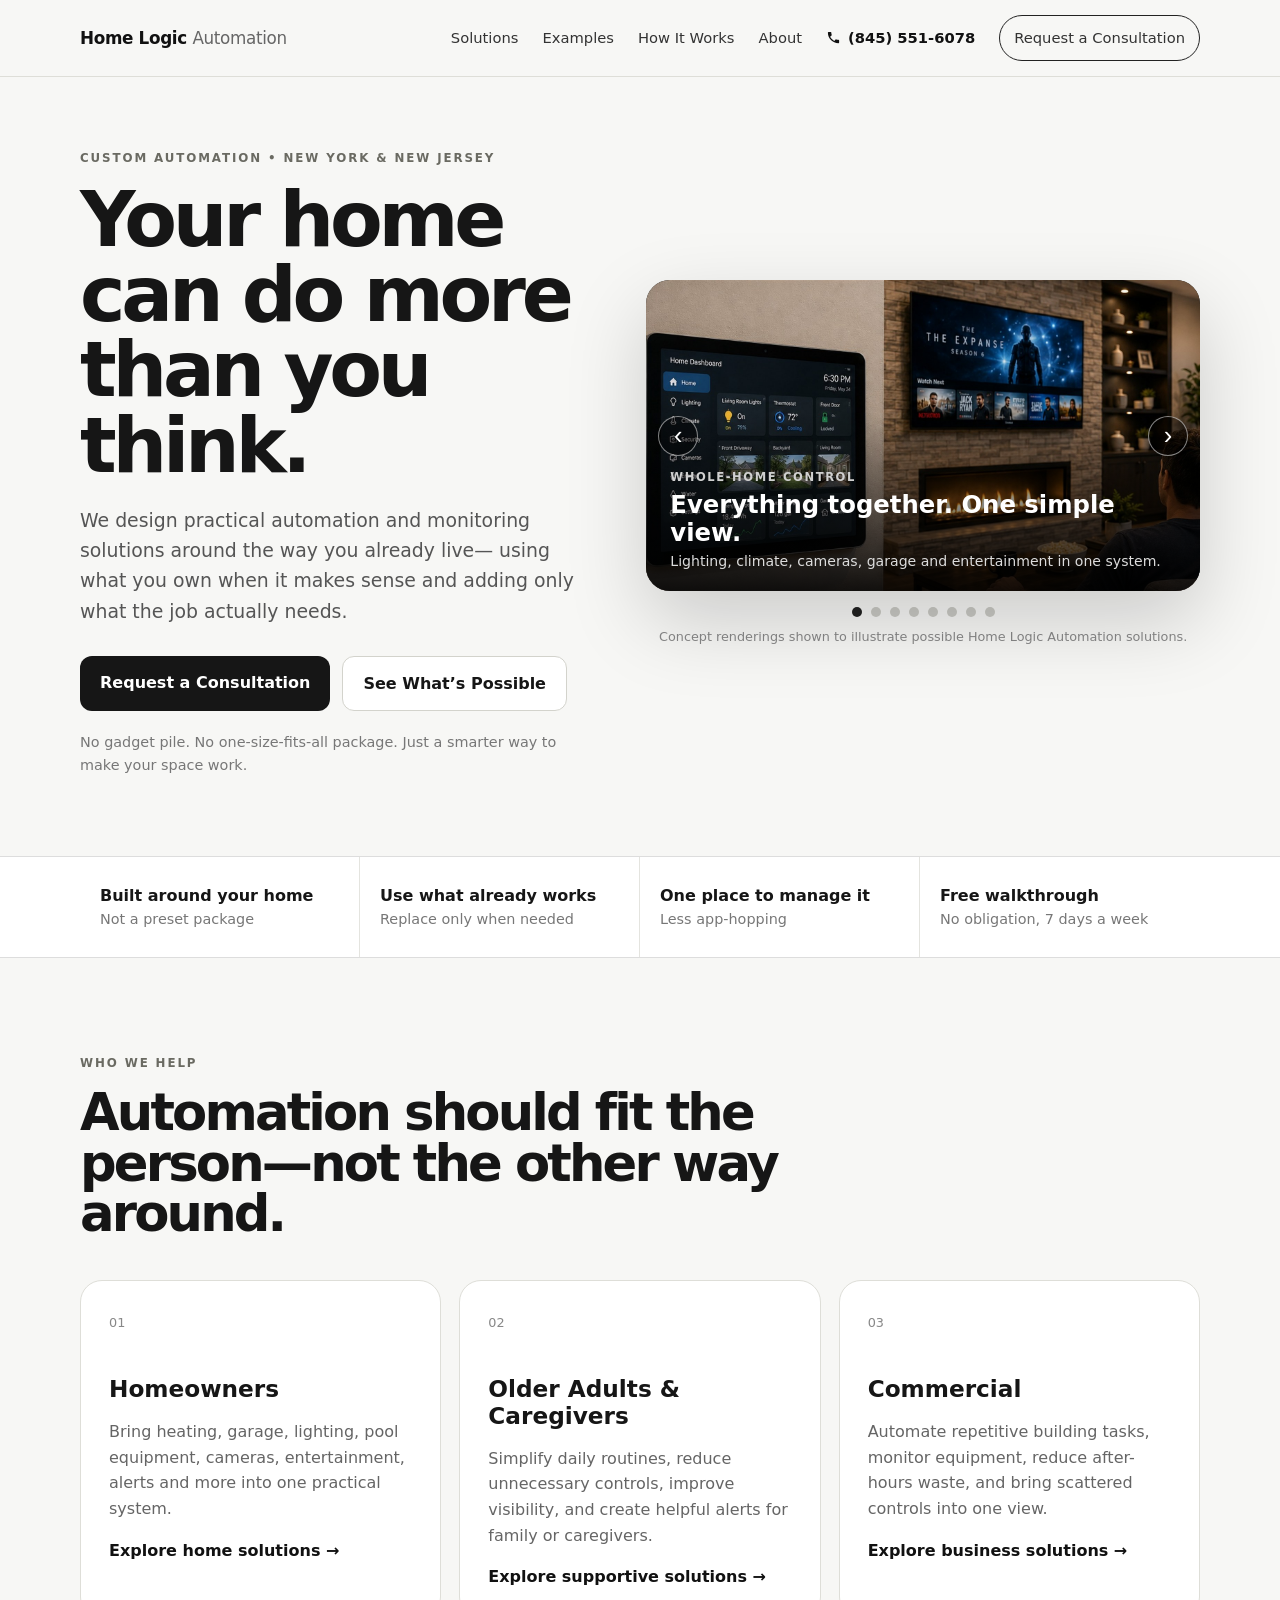
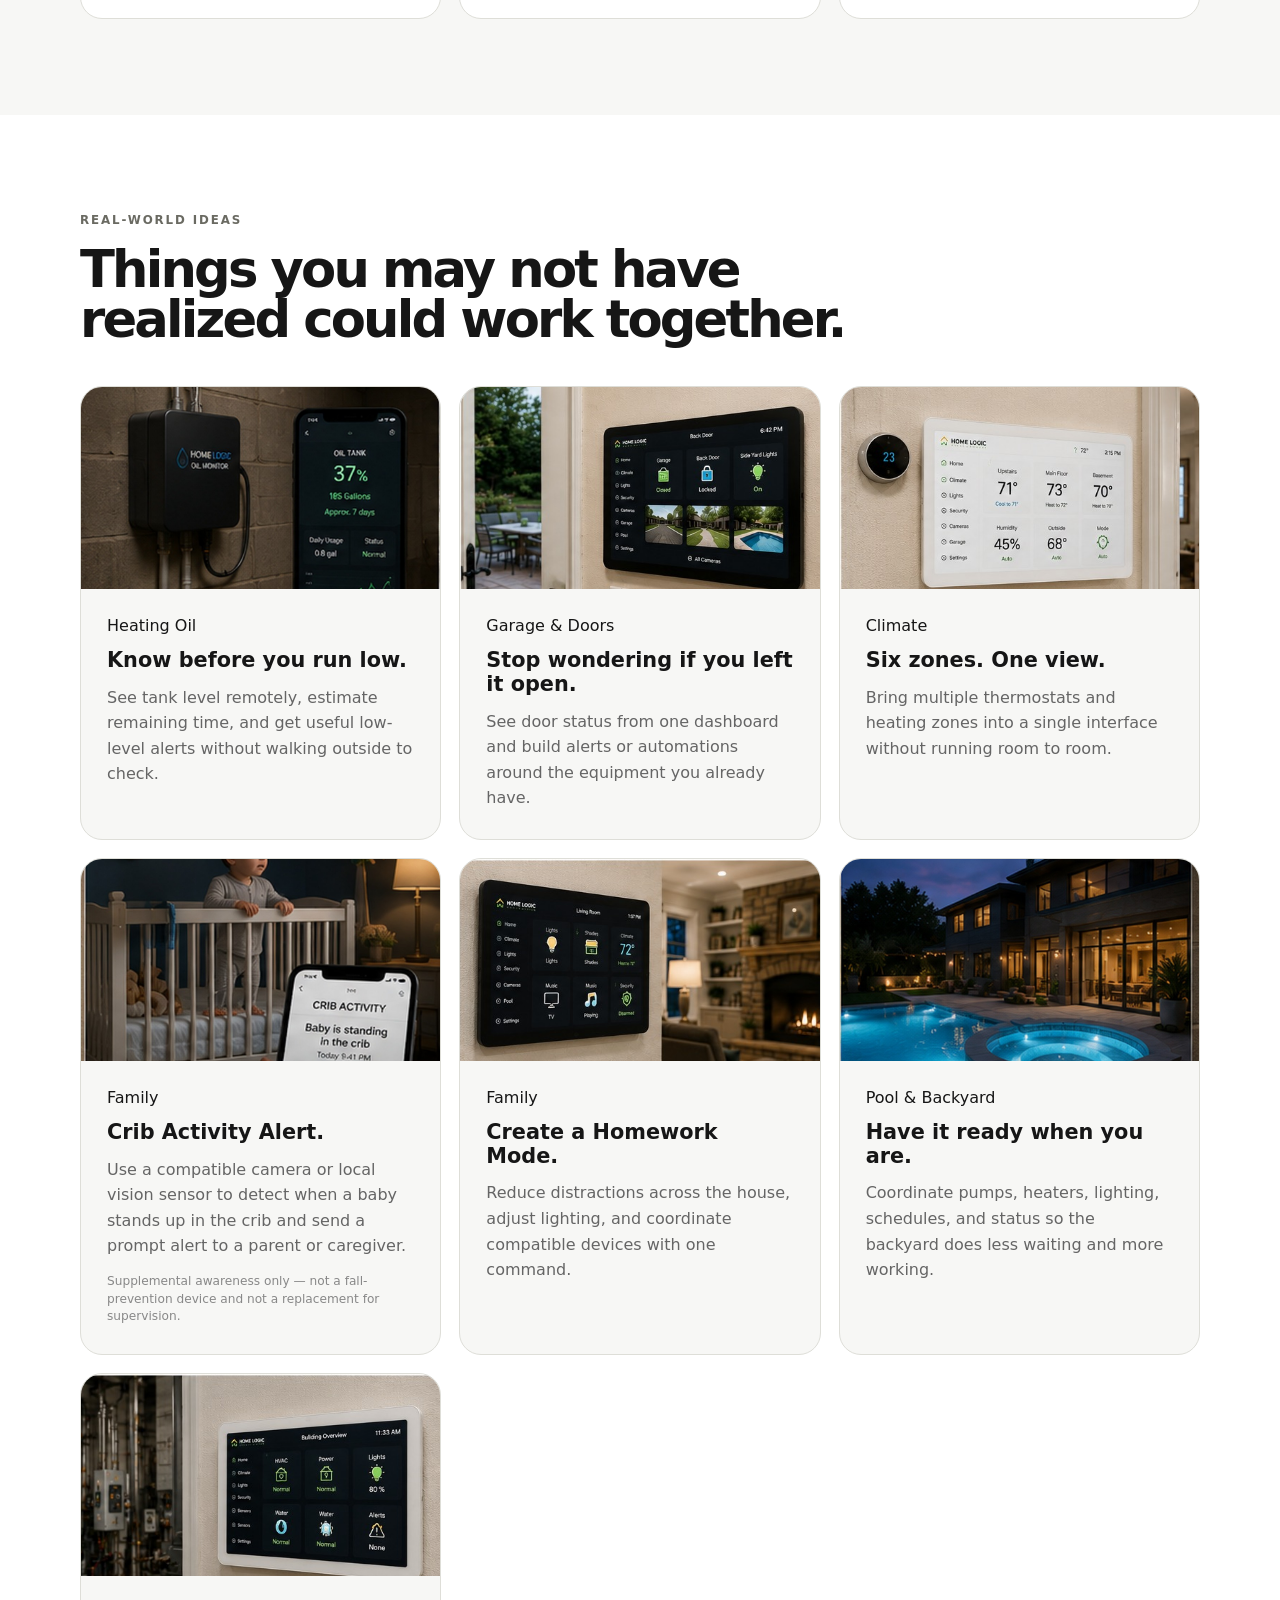
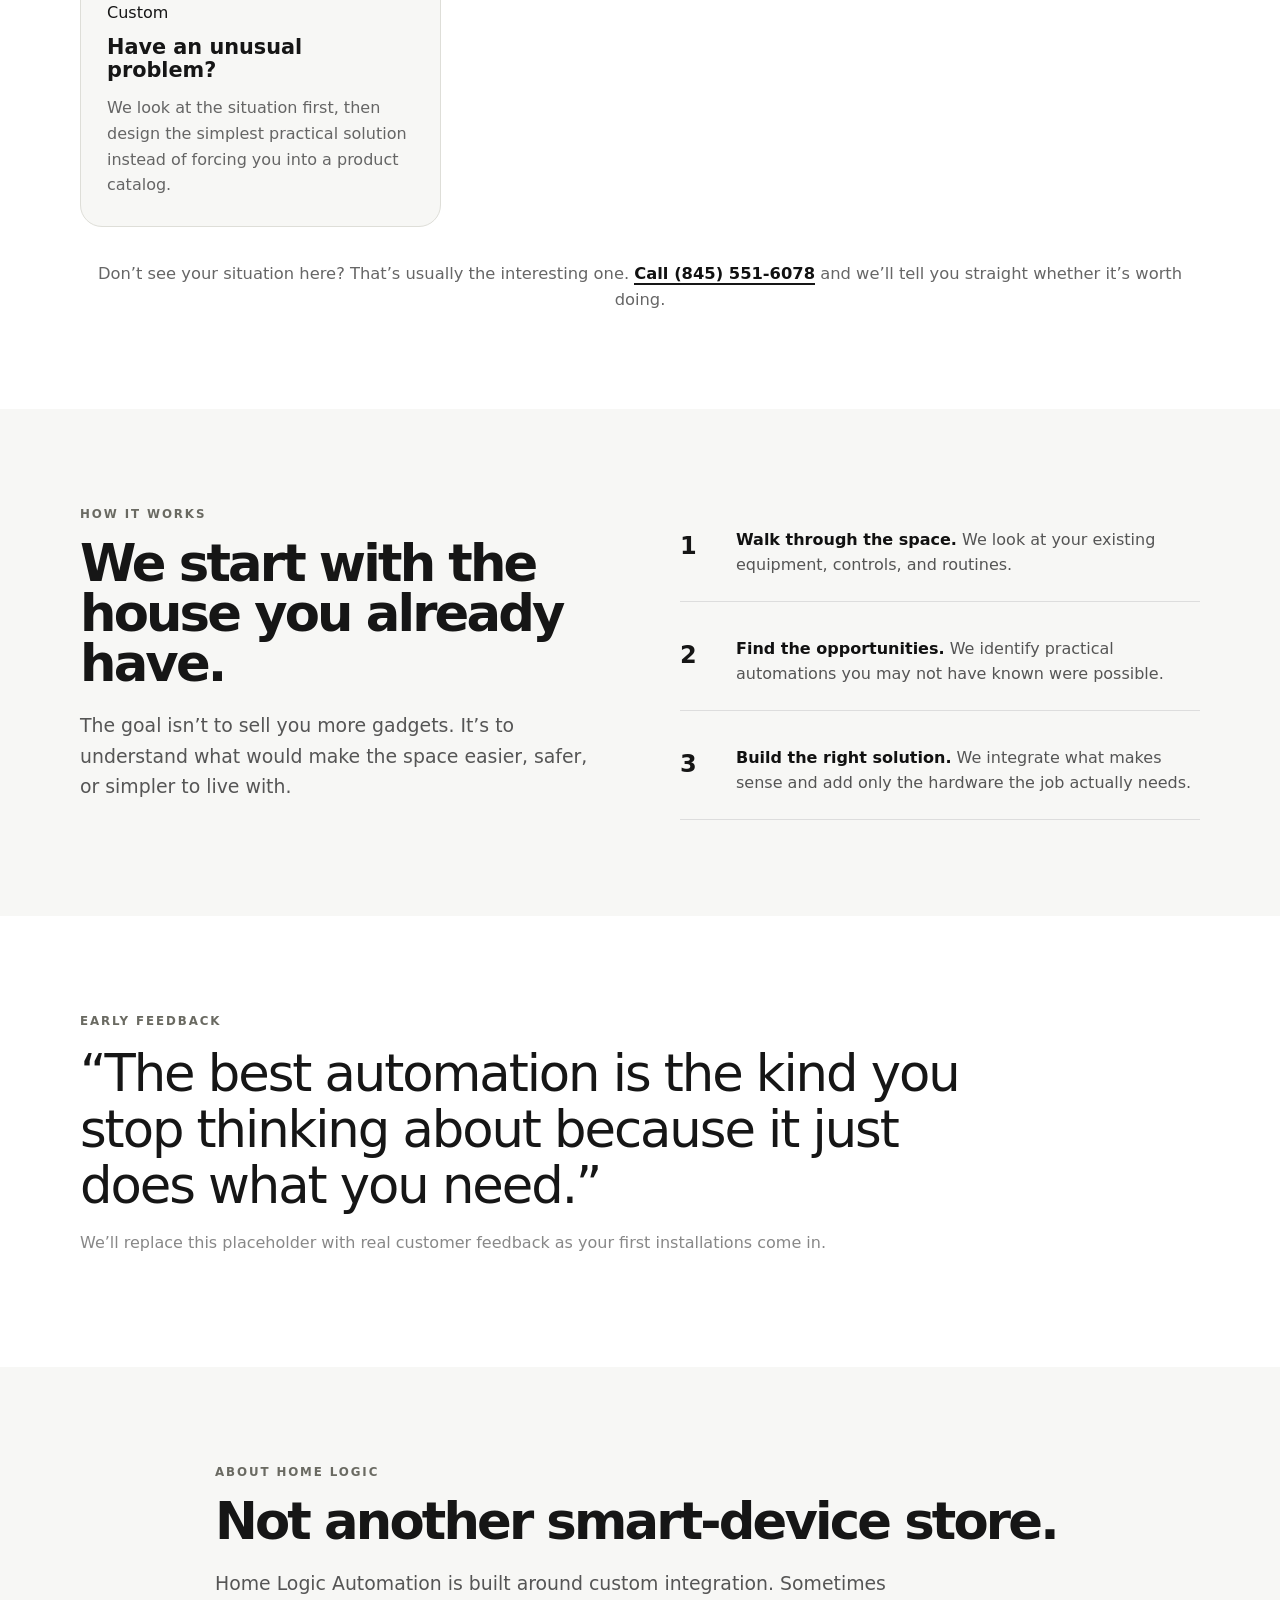
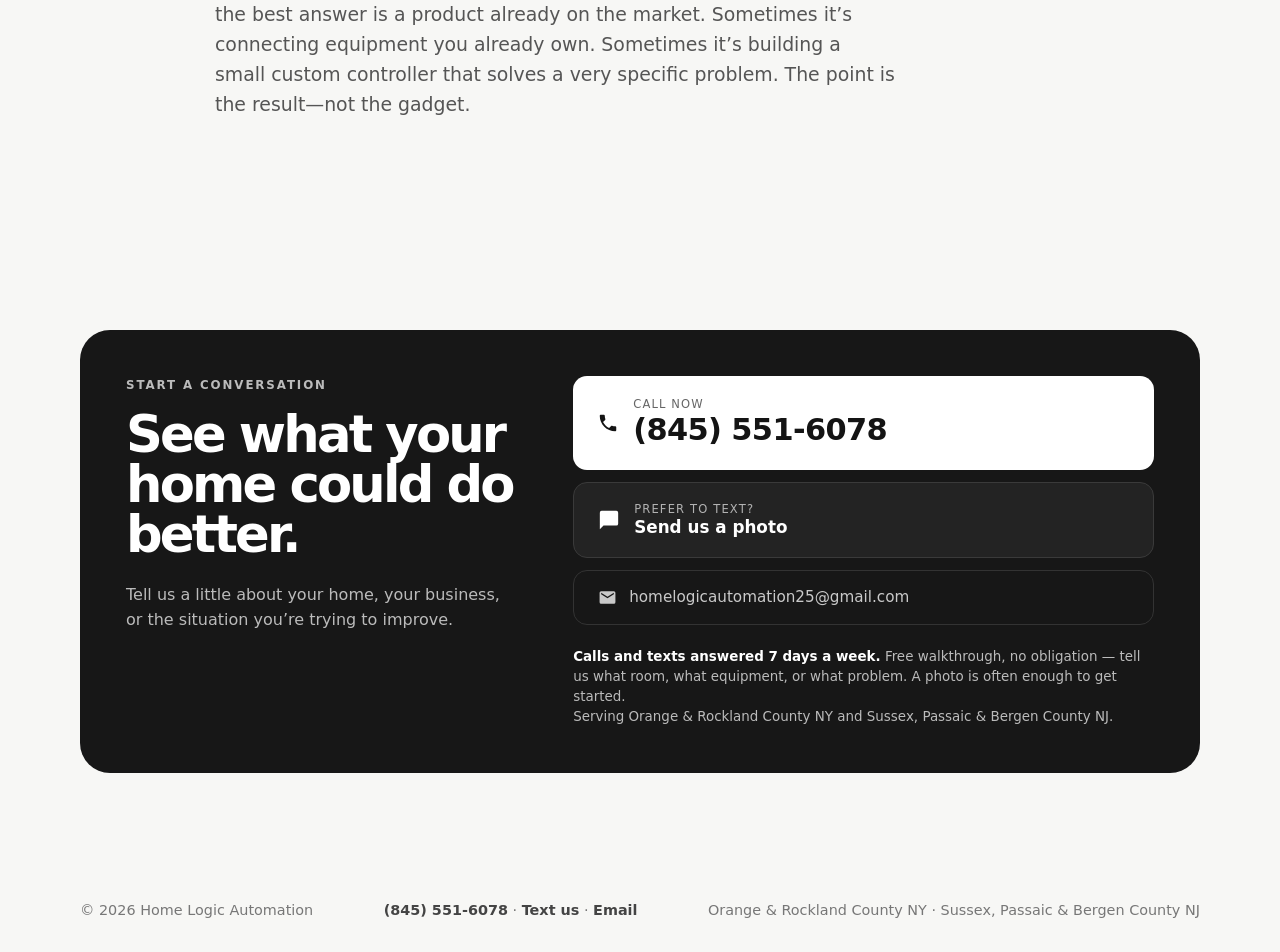
==== commit 93b9032d: "Add files via upload" ====
--- a/index.html
+++ b/index.html
@@ -122,6 +122,7 @@
         <div><strong>Built around your home</strong><span>Not a preset package</span></div>
         <div><strong>Use what already works</strong><span>Replace only when needed</span></div>
         <div><strong>One place to manage it</strong><span>Less app-hopping</span></div>
+        <div><strong>Free walkthrough</strong><span>No obligation, 7 days a week</span></div>
       </div>
     </section>
 <section id="solutions" class="section">
@@ -262,32 +263,13 @@
           <p class="eyebrow">START A CONVERSATION</p>
           <h2>See what your home could do better.</h2>
           <p>Tell us a little about your home, your business, or the situation you’re trying to improve.</p>
-          <div class="contact-direct">
-            <a class="call-big" href="tel:+18455516078"><svg class="ic" viewBox="0 0 24 24" aria-hidden="true"><path d="M6.6 10.8c1.4 2.8 3.8 5.1 6.6 6.6l2.2-2.2c.3-.3.7-.4 1-.2 1.1.4 2.4.6 3.6.6.6 0 1 .4 1 1V20c0 .6-.4 1-1 1C10.6 21 3 13.4 3 4c0-.6.4-1 1-1h3.5c.6 0 1 .4 1 1 0 1.3.2 2.5.6 3.6.1.4 0 .8-.2 1l-2.3 2.2z"/></svg><span><small>Call now</small><strong>(845) 551-6078</strong></span></a>
-            <a class="text-big" href="sms:+18455516078"><svg class="ic" viewBox="0 0 24 24" aria-hidden="true"><path d="M20 2H4a2 2 0 0 0-2 2v18l4-4h14a2 2 0 0 0 2-2V4a2 2 0 0 0-2-2z"/></svg><span><small>Prefer to text?</small><strong>Send us a photo</strong></span></a>
-            <p class="contact-hours">Calls and texts answered 7 days a week. Free walkthrough, no obligation. Serving Orange &amp; Rockland County NY and Sussex, Passaic &amp; Bergen County NJ.</p>
-          </div>
-        </div>
-        <form action="https://formsubmit.co/homelogicautomation25@gmail.com" method="POST">
-          <input type="hidden" name="_subject" value="New consultation request - homelogicautomation.com" />
-          <input type="text" name="_honey" tabindex="-1" autocomplete="off" aria-hidden="true" class="hp" />
-          <input type="hidden" name="_captcha" value="false" />
-          <input type="hidden" name="_template" value="table" />
-          <input type="hidden" name="_next" value="https://homelogicautomation.com/thank-you.html" />
-          <label>Name<input type="text" name="name" required /></label>
-          <label>Email<input type="email" name="email" required /></label>
-          <label>What are you interested in?
-            <select name="interest">
-              <option>Home automation</option>
-              <option>Older adult / caregiver support</option>
-              <option>Commercial automation</option>
-              <option>Custom project</option>
-            </select>
-          </label>
-          <label>Tell us a little about it<textarea name="message" rows="5"></textarea></label>
-          <button class="btn primary" type="submit">Request a Consultation</button>
-          <small>We reply within one business day. In a hurry? <a href="tel:+18455516078">Call (845) 551-6078</a>.</small>
-        </form>
+        </div>
+        <div class="contact-actions">
+          <a class="call-big" href="tel:+18455516078"><svg class="ic" viewBox="0 0 24 24" aria-hidden="true"><path d="M6.6 10.8c1.4 2.8 3.8 5.1 6.6 6.6l2.2-2.2c.3-.3.7-.4 1-.2 1.1.4 2.4.6 3.6.6.6 0 1 .4 1 1V20c0 .6-.4 1-1 1C10.6 21 3 13.4 3 4c0-.6.4-1 1-1h3.5c.6 0 1 .4 1 1 0 1.3.2 2.5.6 3.6.1.4 0 .8-.2 1l-2.3 2.2z"/></svg><span><small>Call now</small><strong>(845) 551-6078</strong></span></a>
+          <a class="text-big" href="sms:+18455516078"><svg class="ic" viewBox="0 0 24 24" aria-hidden="true"><path d="M20 2H4a2 2 0 0 0-2 2v18l4-4h14a2 2 0 0 0 2-2V4a2 2 0 0 0-2-2z"/></svg><span><small>Prefer to text?</small><strong>Send us a photo</strong></span></a>
+          <a class="email-line" href="mailto:homelogicautomation25@gmail.com"><svg class="ic" viewBox="0 0 24 24" aria-hidden="true"><path d="M20 4H4a2 2 0 0 0-2 2v12a2 2 0 0 0 2 2h16a2 2 0 0 0 2-2V6a2 2 0 0 0-2-2zm0 4-8 5-8-5V6l8 5 8-5z"/></svg><span>homelogicautomation25@gmail.com</span></a>
+          <p class="contact-hours"><strong>Calls and texts answered 7 days a week.</strong> Free walkthrough, no obligation &mdash; tell us what room, what equipment, or what problem. A photo is often enough to get started.<br />Serving Orange &amp; Rockland County NY and Sussex, Passaic &amp; Bergen County NJ.</p>
+        </div>
       </div>
     </section>
   </main>
--- a/styles.css
+++ b/styles.css
@@ -32,49 +32,70 @@
   .hero-slider .install-caption p{display:none}
   .hero-slider .slider-arrow{width:36px;height:36px;font-size:1.4rem}
 }
-
-/* --- Contact paths: header call button, call/text blocks, mobile bar --- */
-.ic{width:16px;height:16px;flex:none;fill:currentColor;display:inline-block;vertical-align:-2px}
-.hp{position:absolute;left:-9999px;width:1px;height:1px;opacity:0}
-.nav-call{display:inline-flex;align-items:center;gap:7px;font-weight:800;color:#111;text-decoration:none;white-space:nowrap}
-.nav-call .ic{width:15px;height:15px}
-.contact-direct{margin-top:26px;display:grid;gap:10px}
-.call-big,.text-big{display:flex;align-items:center;gap:14px;padding:16px 18px;border-radius:14px;text-decoration:none;transition:transform .15s ease}
-.call-big{background:#fff;color:#141414}
-.text-big{background:#232323;color:#fff;border:1px solid #3a3a3a}
-.call-big:hover,.text-big:hover{transform:translateY(-2px)}
-.call-big .ic,.text-big .ic{width:22px;height:22px}
-.call-big span,.text-big span{display:flex;flex-direction:column;line-height:1.2}
-.call-big small,.text-big small{font-size:.72rem;letter-spacing:.1em;text-transform:uppercase;opacity:.65}
-.call-big strong{font-size:1.5rem;letter-spacing:-.02em}
-.text-big strong{font-size:1.05rem}
-.contact-hours{color:#9a9a9a;font-size:.84rem;margin:6px 0 0}
-.footer-contact a{color:#444;font-weight:700;text-decoration:none}
-.mobile-call-bar{display:none}
-@media(max-width:820px){
-  .nav-call span{display:none}
-  .nav-call{width:42px;height:42px;justify-content:center;border:1px solid #222;border-radius:50%}
-  .nav-call .ic{width:18px;height:18px}
-  .mobile-call-bar{display:grid;grid-template-columns:1fr 1fr;gap:10px;position:fixed;left:0;right:0;bottom:0;z-index:40;padding:10px 12px calc(10px + env(safe-area-inset-bottom));background:rgba(247,247,245,.96);backdrop-filter:blur(10px);border-top:1px solid #dedad2}
-  .mcb{display:flex;align-items:center;justify-content:center;gap:8px;padding:15px;border-radius:12px;font-weight:800;text-decoration:none;font-size:1rem}
-  .mcb.call{background:#161616;color:#fff}
-  .mcb.text{background:#fff;color:#161616;border:1px solid #cfcfc8}
-  body{padding-bottom:78px}
-  .call-big strong{font-size:1.35rem}
-}
-.ty-wrap{padding:40px 0 20px}
-.ty-actions{display:flex;gap:12px;flex-wrap:wrap;margin:28px 0 18px}
-.ty-back{margin-top:34px}
-.ty-back a{color:#555;text-decoration:none;font-weight:700}
-
-/* --- Example cards with photos --- */
-.example-card{padding:0;overflow:hidden;display:flex;flex-direction:column}
-.ex-media{aspect-ratio:16/9;overflow:hidden;background:#111;flex:none}
-.ex-media img{width:100%;height:100%;object-fit:cover;display:block;transition:transform .5s ease}
-.example-card:hover .ex-media img{transform:scale(1.04)}
-.ex-body{padding:24px 26px 28px;display:flex;flex-direction:column;flex:1}
-.ex-body h3{margin:10px 0 12px;font-size:1.3rem}
-.ex-body p{margin:0}
-.examples-cta{margin:34px 0 0;text-align:center;color:#666;font-size:1.02rem}
-.examples-cta a{color:#111;font-weight:800;text-decoration:none;border-bottom:2px solid #161616;white-space:nowrap}
-@media(max-width:560px){.ex-body{padding:20px 20px 24px}}
+
+/* --- Contact paths: header call button, call/text blocks, mobile bar --- */
+.ic{width:16px;height:16px;flex:none;fill:currentColor;display:inline-block;vertical-align:-2px}
+.hp{position:absolute;left:-9999px;width:1px;height:1px;opacity:0}
+.nav-call{display:inline-flex;align-items:center;gap:7px;font-weight:800;color:#111;text-decoration:none;white-space:nowrap}
+.nav-call .ic{width:15px;height:15px}
+.contact-direct{margin-top:26px;display:grid;gap:10px}
+.call-big,.text-big{display:flex;align-items:center;gap:14px;padding:16px 18px;border-radius:14px;text-decoration:none;transition:transform .15s ease}
+.call-big{background:#fff;color:#141414}
+.text-big{background:#232323;color:#fff;border:1px solid #3a3a3a}
+.call-big:hover,.text-big:hover{transform:translateY(-2px)}
+.call-big .ic,.text-big .ic{width:22px;height:22px}
+.call-big span,.text-big span{display:flex;flex-direction:column;line-height:1.2}
+.call-big small,.text-big small{font-size:.72rem;letter-spacing:.1em;text-transform:uppercase;opacity:.65}
+.call-big strong{font-size:1.5rem;letter-spacing:-.02em}
+.text-big strong{font-size:1.05rem}
+.contact-hours{color:#9a9a9a;font-size:.84rem;margin:6px 0 0}
+.footer-contact a{color:#444;font-weight:700;text-decoration:none}
+.mobile-call-bar{display:none}
+@media(max-width:820px){
+  .nav-call span{display:none}
+  .nav-call{width:42px;height:42px;justify-content:center;border:1px solid #222;border-radius:50%}
+  .nav-call .ic{width:18px;height:18px}
+  .mobile-call-bar{display:grid;grid-template-columns:1fr 1fr;gap:10px;position:fixed;left:0;right:0;bottom:0;z-index:40;padding:10px 12px calc(10px + env(safe-area-inset-bottom));background:rgba(247,247,245,.96);backdrop-filter:blur(10px);border-top:1px solid #dedad2}
+  .mcb{display:flex;align-items:center;justify-content:center;gap:8px;padding:15px;border-radius:12px;font-weight:800;text-decoration:none;font-size:1rem}
+  .mcb.call{background:#161616;color:#fff}
+  .mcb.text{background:#fff;color:#161616;border:1px solid #cfcfc8}
+  body{padding-bottom:78px}
+  .call-big strong{font-size:1.35rem}
+}
+.ty-wrap{padding:40px 0 20px}
+.ty-actions{display:flex;gap:12px;flex-wrap:wrap;margin:28px 0 18px}
+.ty-back{margin-top:34px}
+.ty-back a{color:#555;text-decoration:none;font-weight:700}
+
+/* --- Example cards with photos --- */
+.example-card{padding:0;overflow:hidden;display:flex;flex-direction:column}
+.ex-media{aspect-ratio:16/9;overflow:hidden;background:#111;flex:none}
+.ex-media img{width:100%;height:100%;object-fit:cover;display:block;transition:transform .5s ease}
+.example-card:hover .ex-media img{transform:scale(1.04)}
+.ex-body{padding:24px 26px 28px;display:flex;flex-direction:column;flex:1}
+.ex-body h3{margin:10px 0 12px;font-size:1.3rem}
+.ex-body p{margin:0}
+.examples-cta{margin:34px 0 0;text-align:center;color:#666;font-size:1.02rem}
+.examples-cta a{color:#111;font-weight:800;text-decoration:none;border-bottom:2px solid #161616;white-space:nowrap}
+@media(max-width:560px){.ex-body{padding:20px 20px 24px}}
+
+/* --- Call / text contact panel (replaces the form) --- */
+.contact-box .contact-hours a{color:#fff}
+.contact-actions .call-big{color:#141414}
+.contact-actions .text-big{color:#fff}
+.contact-actions .email-line{color:#c9c9c9}
+.contact-actions{display:grid;gap:12px;align-content:center}
+.contact-actions .call-big{padding:22px 24px}
+.contact-actions .call-big strong{font-size:1.9rem}
+.contact-actions .text-big{padding:20px 24px}
+.email-line{display:flex;align-items:center;gap:12px;padding:14px 24px;border-radius:14px;border:1px solid #333;color:#c9c9c9;text-decoration:none;font-size:.95rem;word-break:break-all}
+.email-line:hover{border-color:#555;color:#fff}
+.email-line .ic{width:19px;height:19px}
+.contact-actions .contact-hours{margin-top:10px;line-height:1.5}
+@media(max-width:560px){
+  .contact-actions .call-big strong{font-size:1.5rem}
+  .email-line{font-size:.85rem;padding:13px 18px}
+}
+.contact-hours strong{color:#fff;font-weight:800}
+.proof-grid{grid-template-columns:repeat(4,1fr)}
+@media(max-width:820px){.proof-grid{grid-template-columns:1fr 1fr}.proof-grid div:nth-child(2n){border-right:0}}
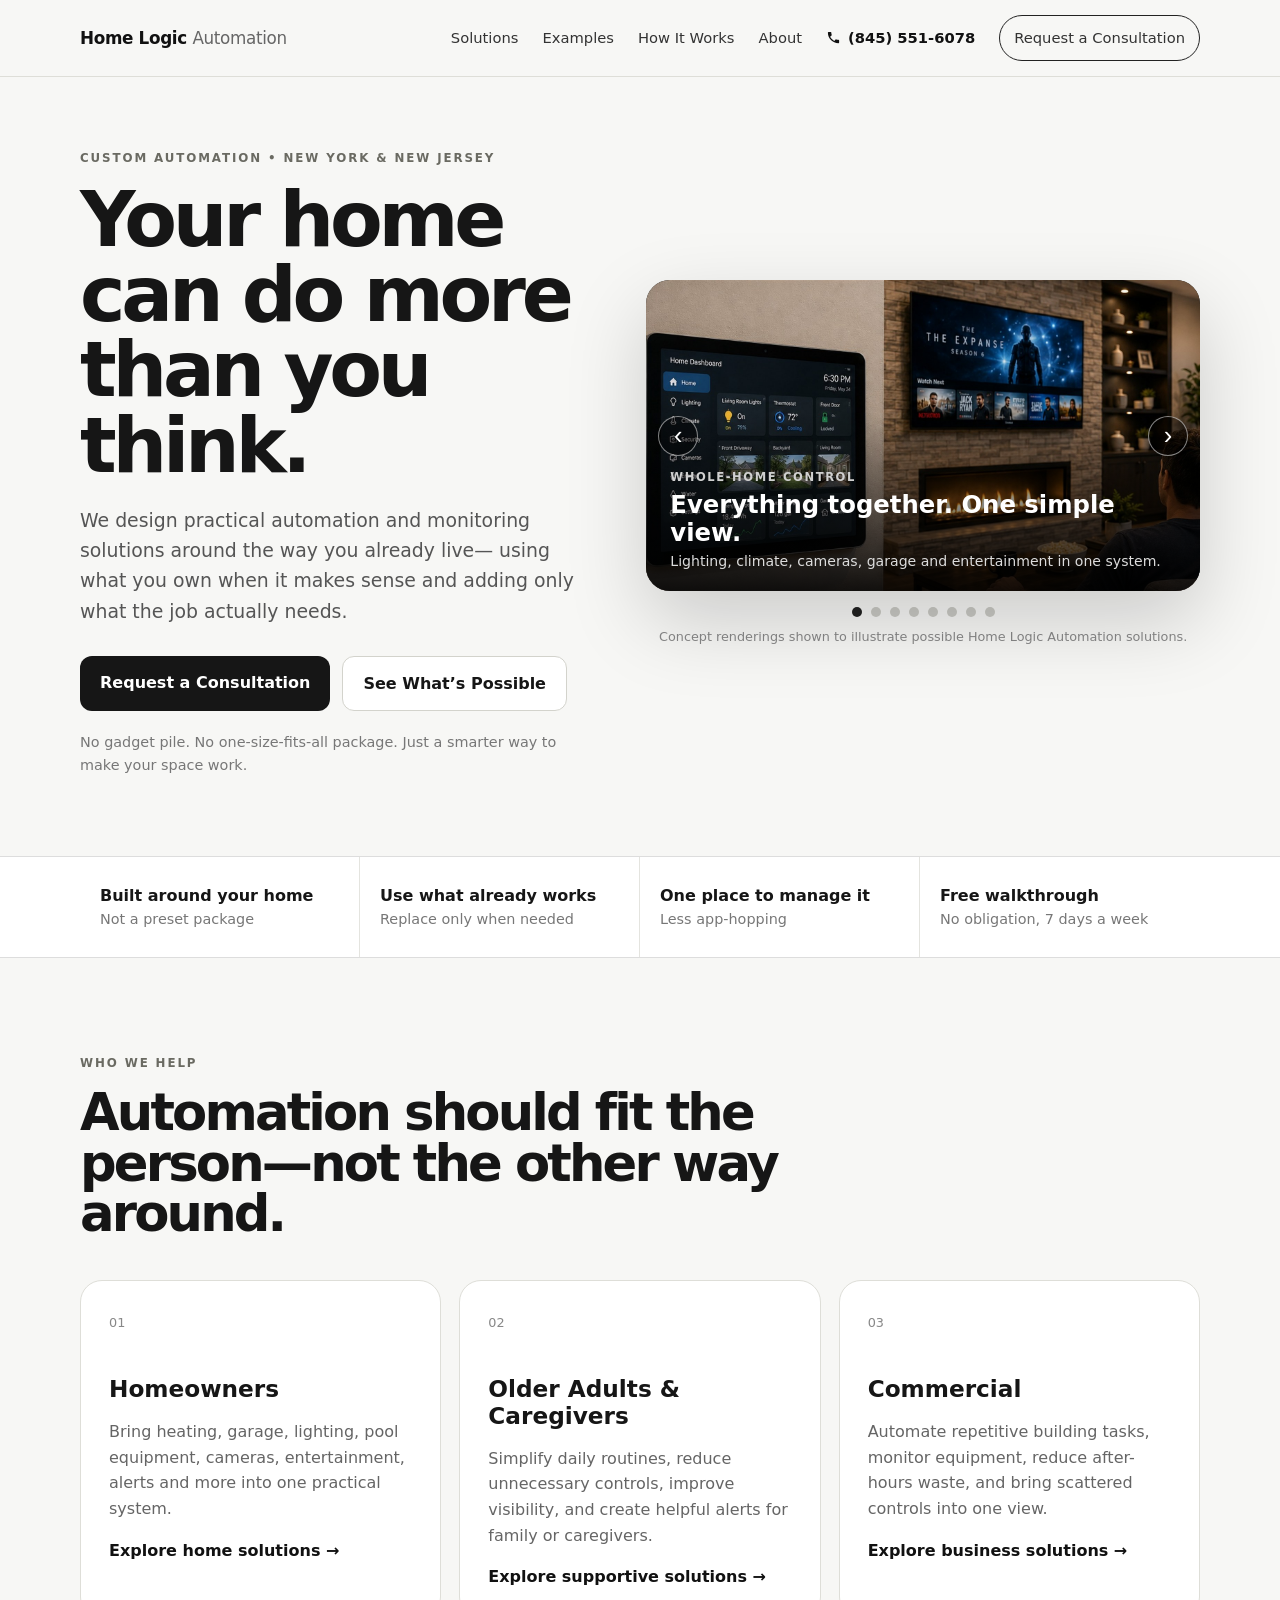
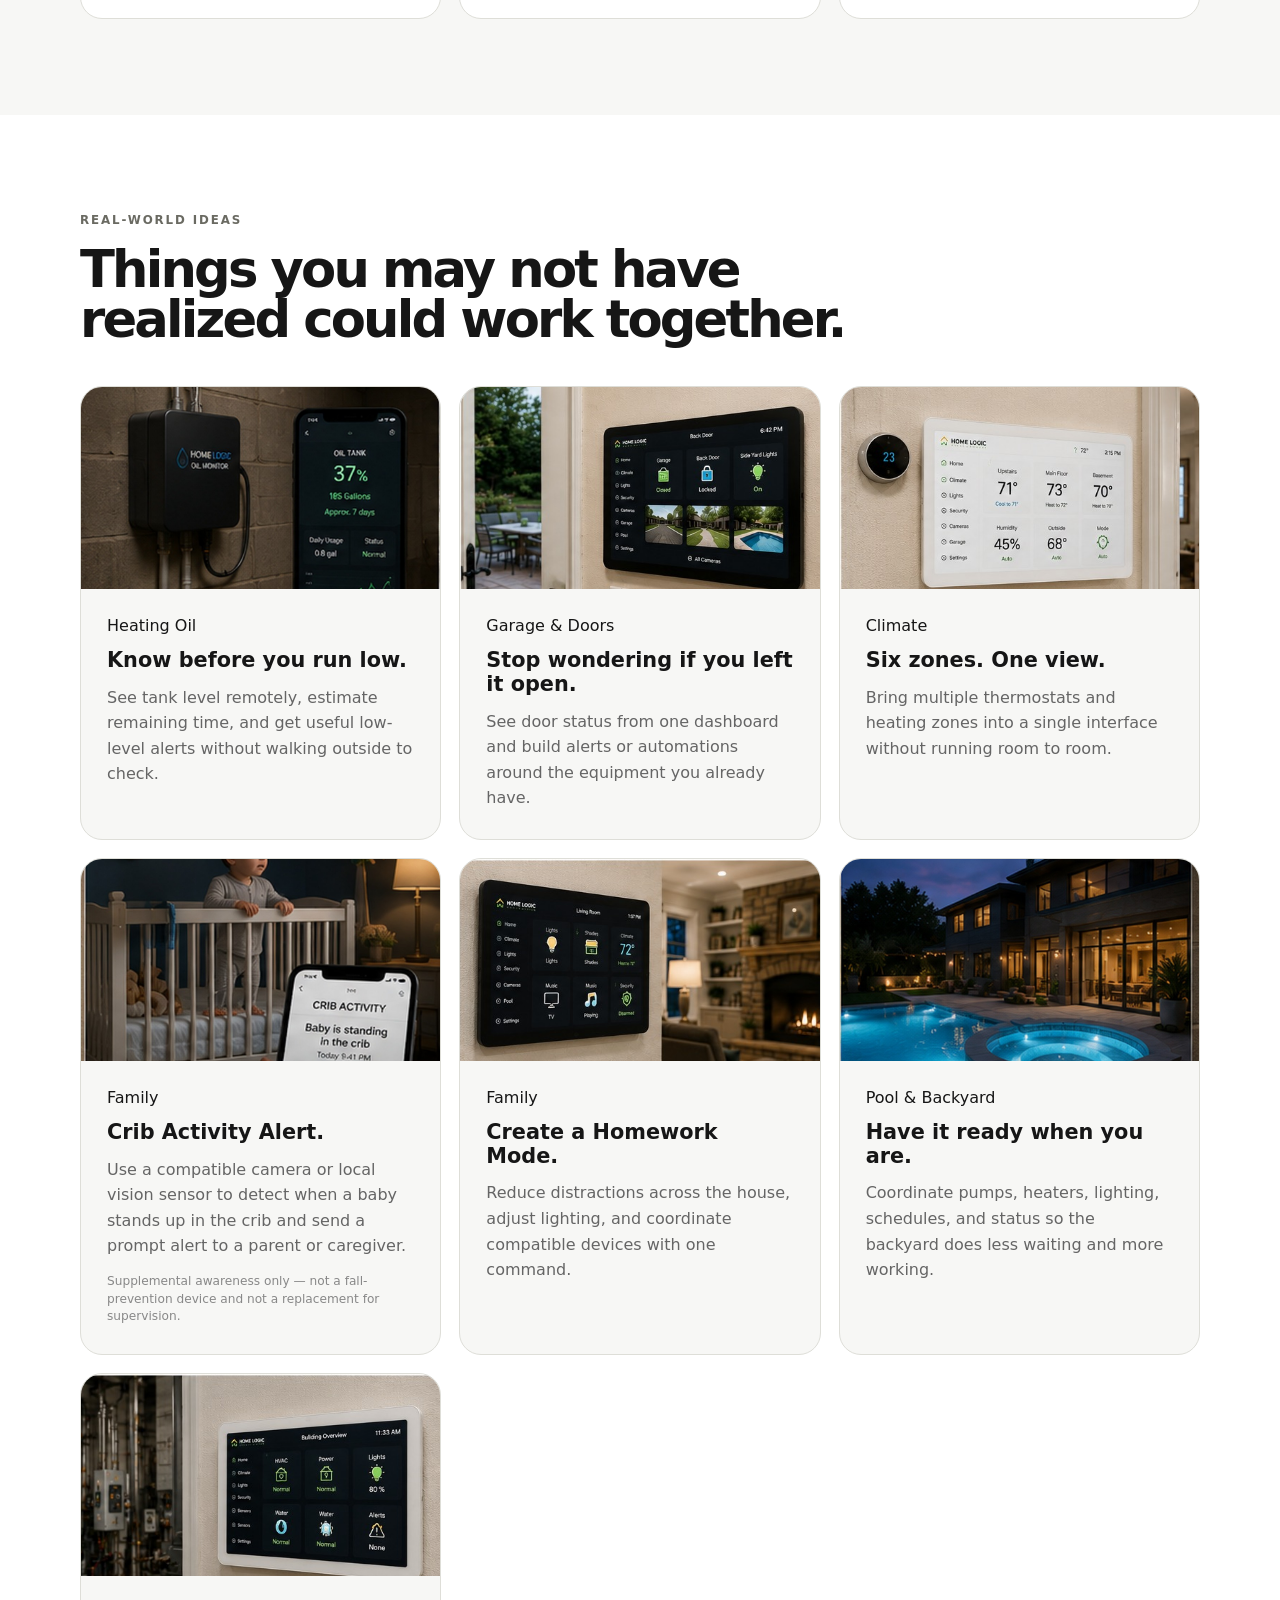
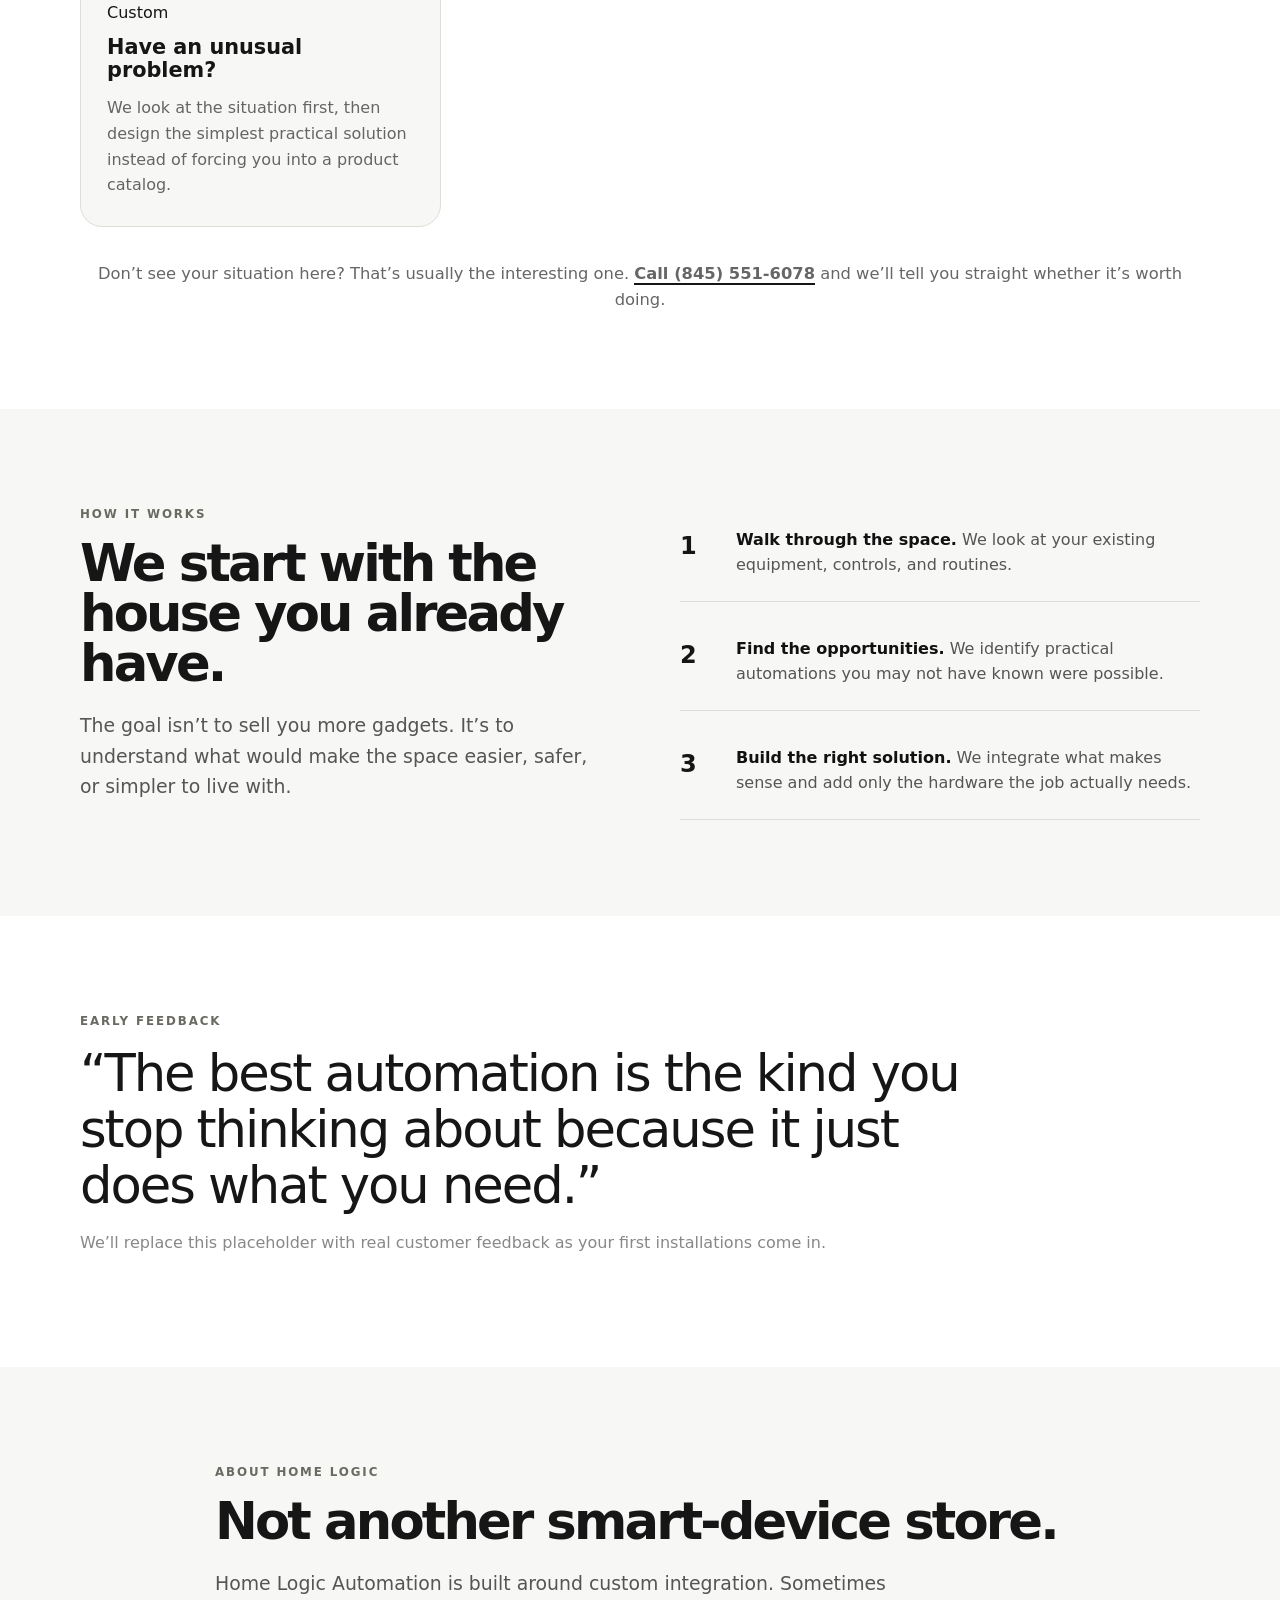
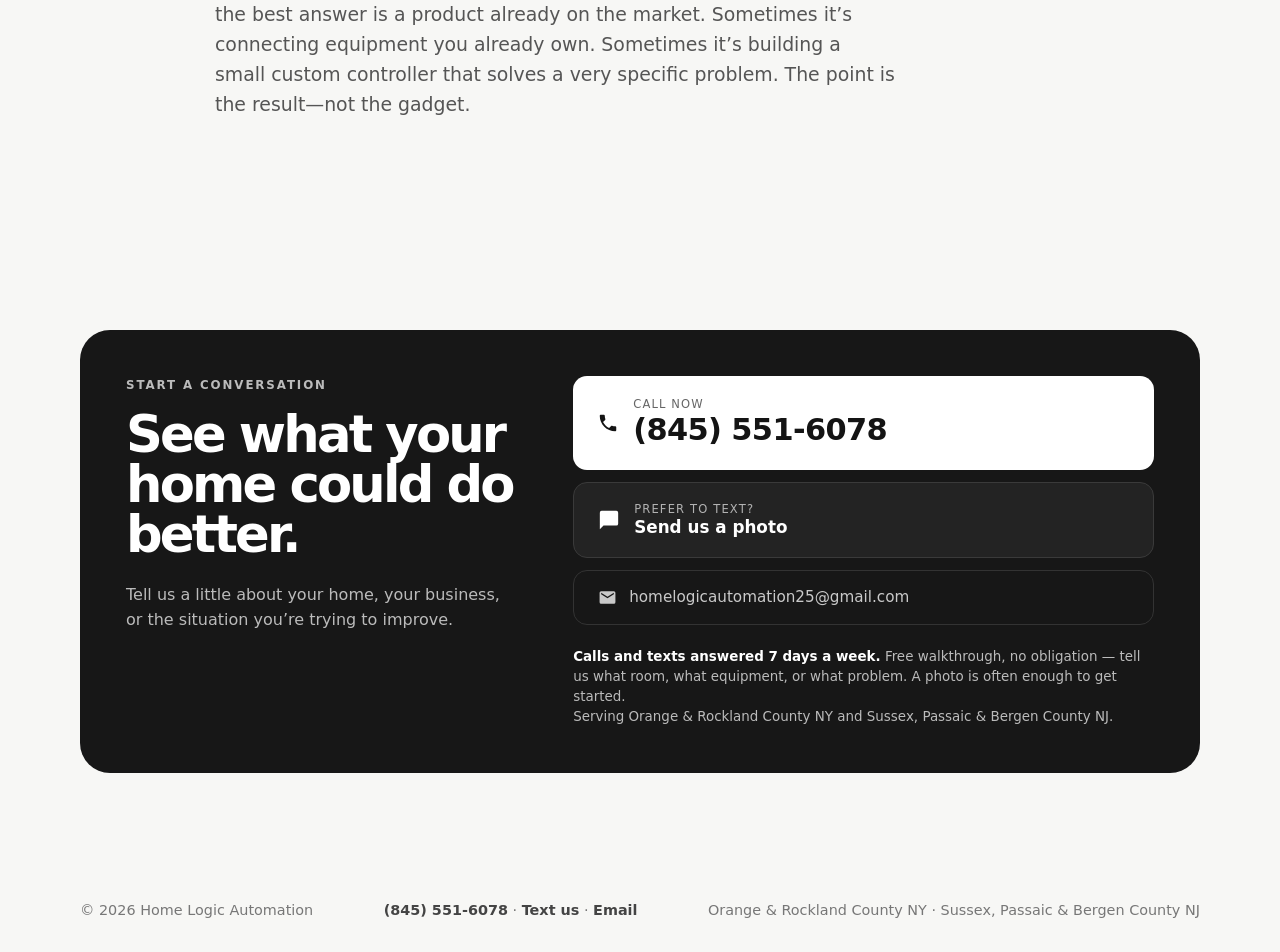
==== commit 07e72e18: "Add files via upload" ====
--- a/index.html
+++ b/index.html
@@ -3,6 +3,7 @@
 <head>
   <meta charset="UTF-8" />
   <meta name="viewport" content="width=device-width, initial-scale=1.0" />
+  <meta name="format-detection" content="telephone=no,email=no,address=no" />
   <title>Home Logic Automation | Smart Home &amp; Building Automation NY &amp; NJ</title>
   <meta name="description" content="Custom home automation, monitoring and safety solutions for homes and businesses in Orange &amp; Rockland County NY and Sussex, Passaic &amp; Bergen County NJ. Call (845) 551-6078." />
   <link rel="canonical" href="https://homelogicautomation.com/" />
--- a/styles.css
+++ b/styles.css
@@ -99,3 +99,8 @@
 .contact-hours strong{color:#fff;font-weight:800}
 .proof-grid{grid-template-columns:repeat(4,1fr)}
 @media(max-width:820px){.proof-grid{grid-template-columns:1fr 1fr}.proof-grid div:nth-child(2n){border-right:0}}
+
+/* Never let a link fall back to browser-default blue in body copy */
+.contact-hours a,.footer-contact a,.examples-cta a,.lead a,.hero-text a,.testimonial a,p a{color:inherit}
+.footer-contact a{color:#444;font-weight:700}
+.contact-hours a{color:#fff;text-decoration:underline}
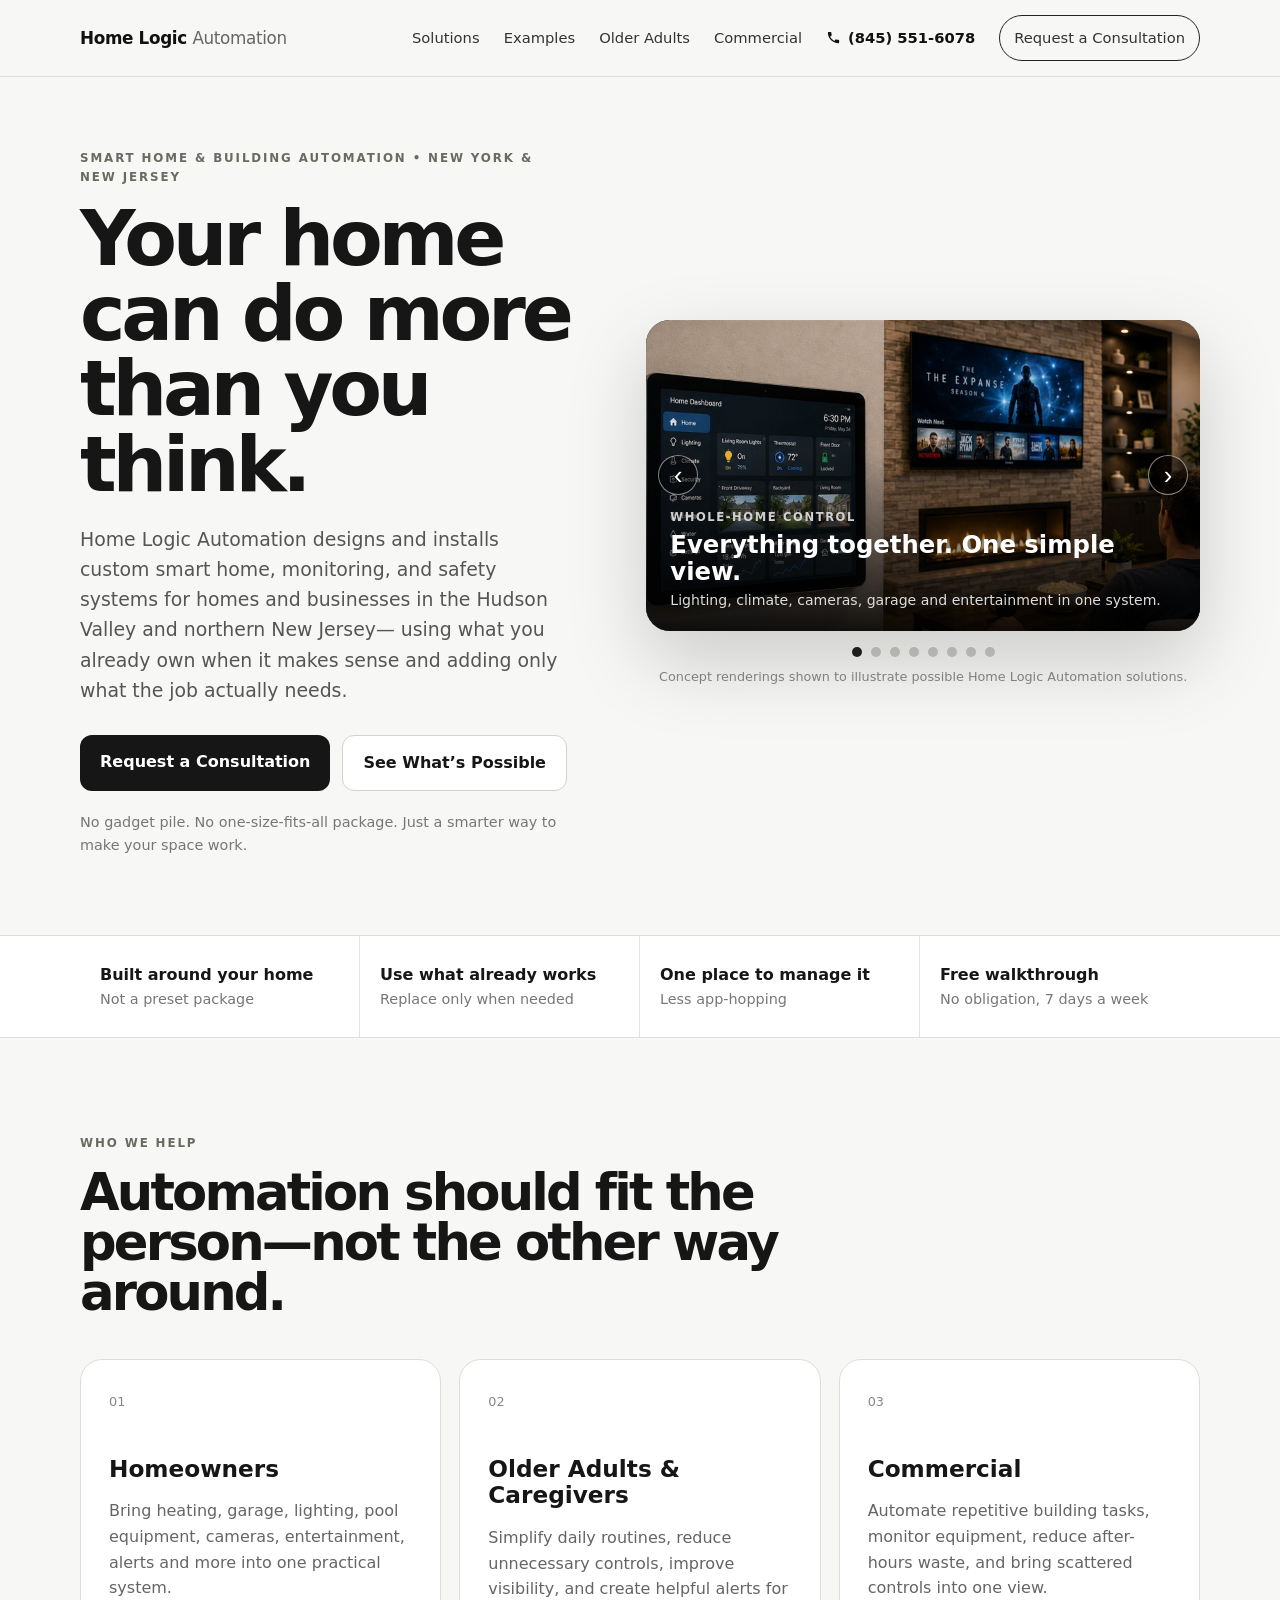
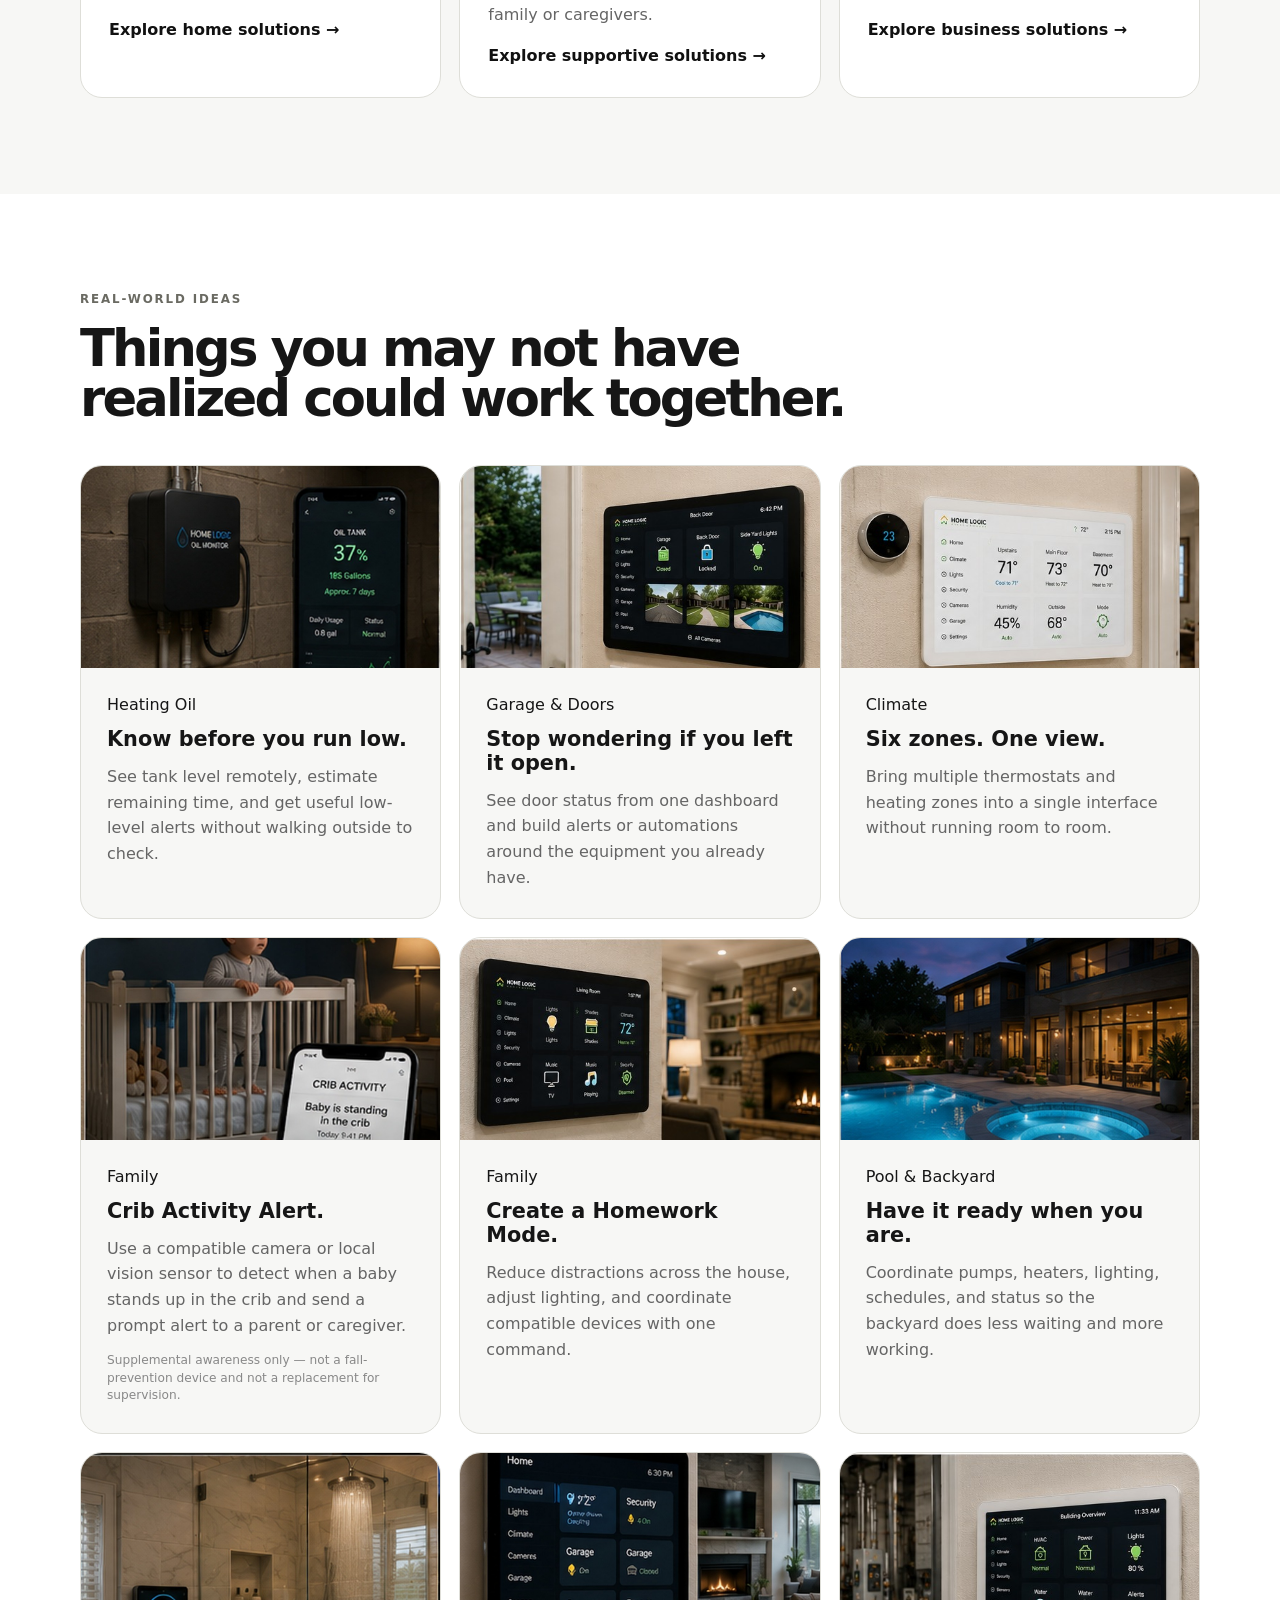
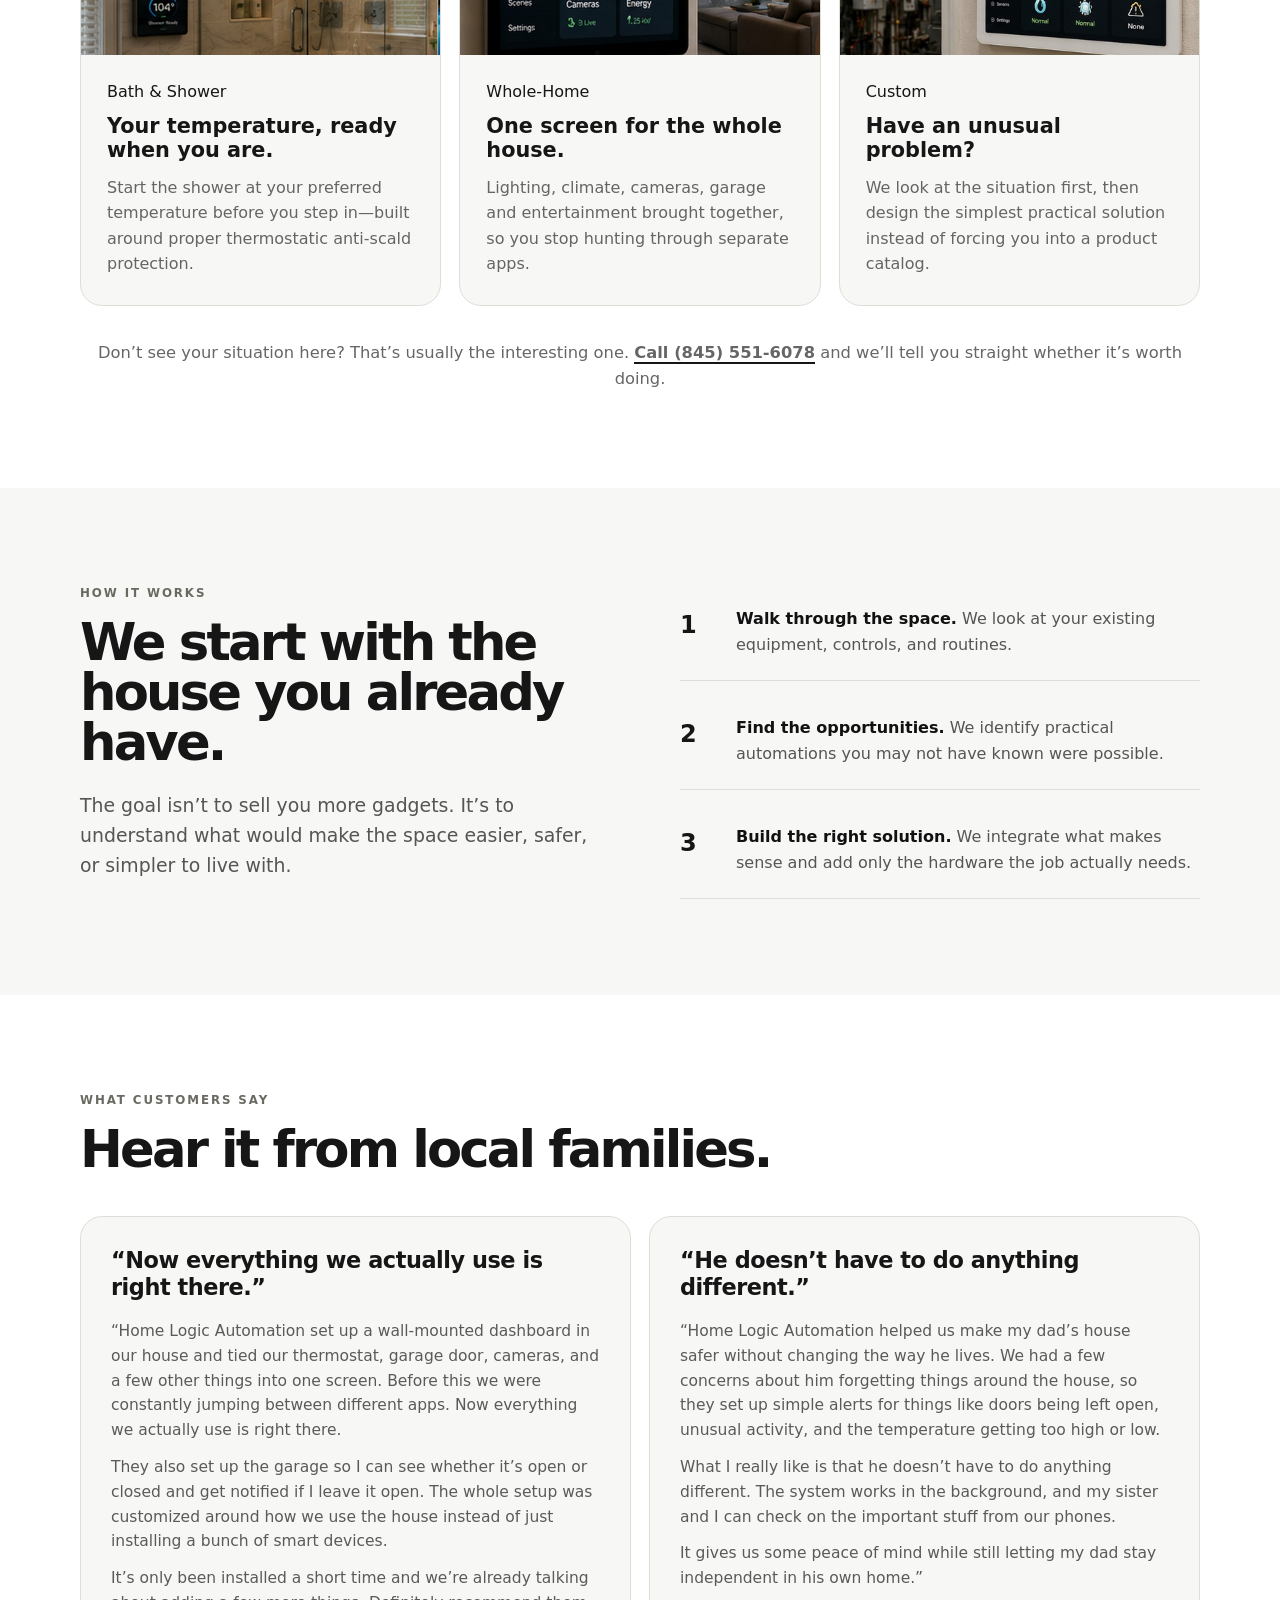
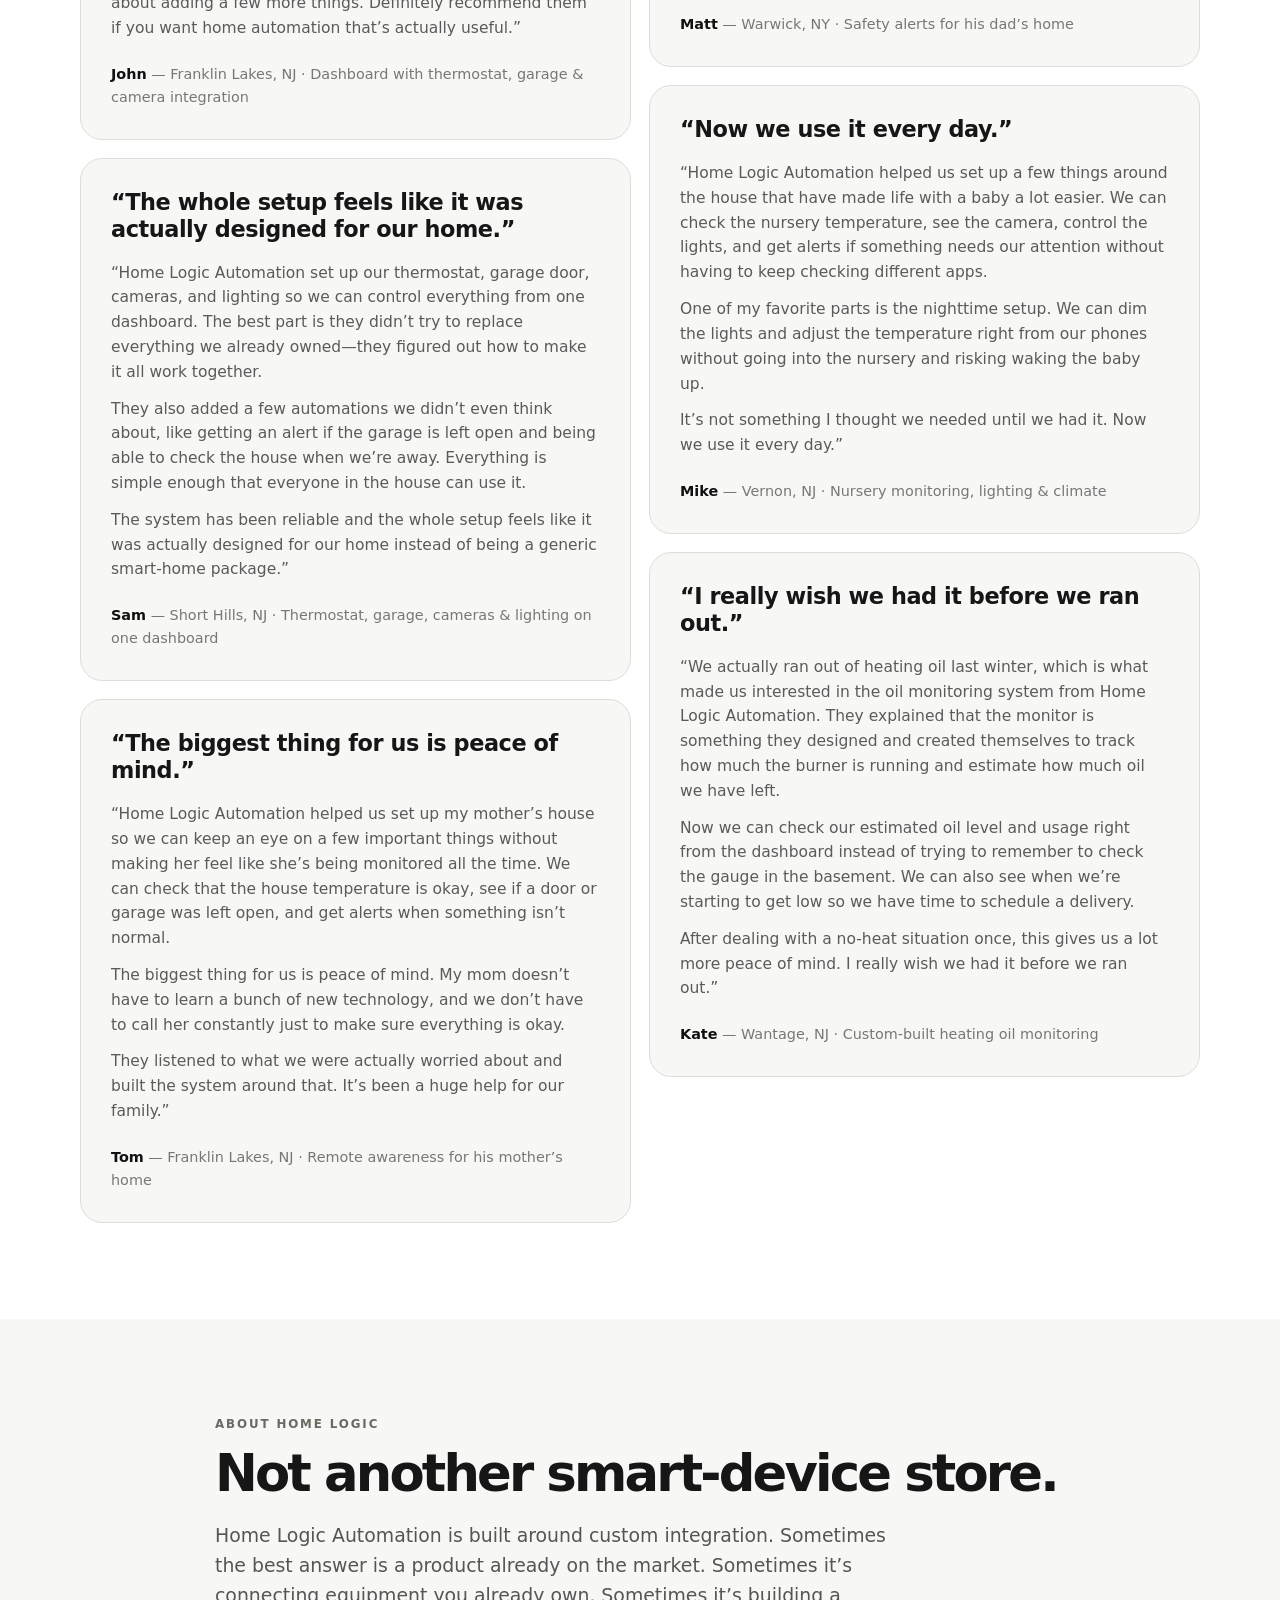
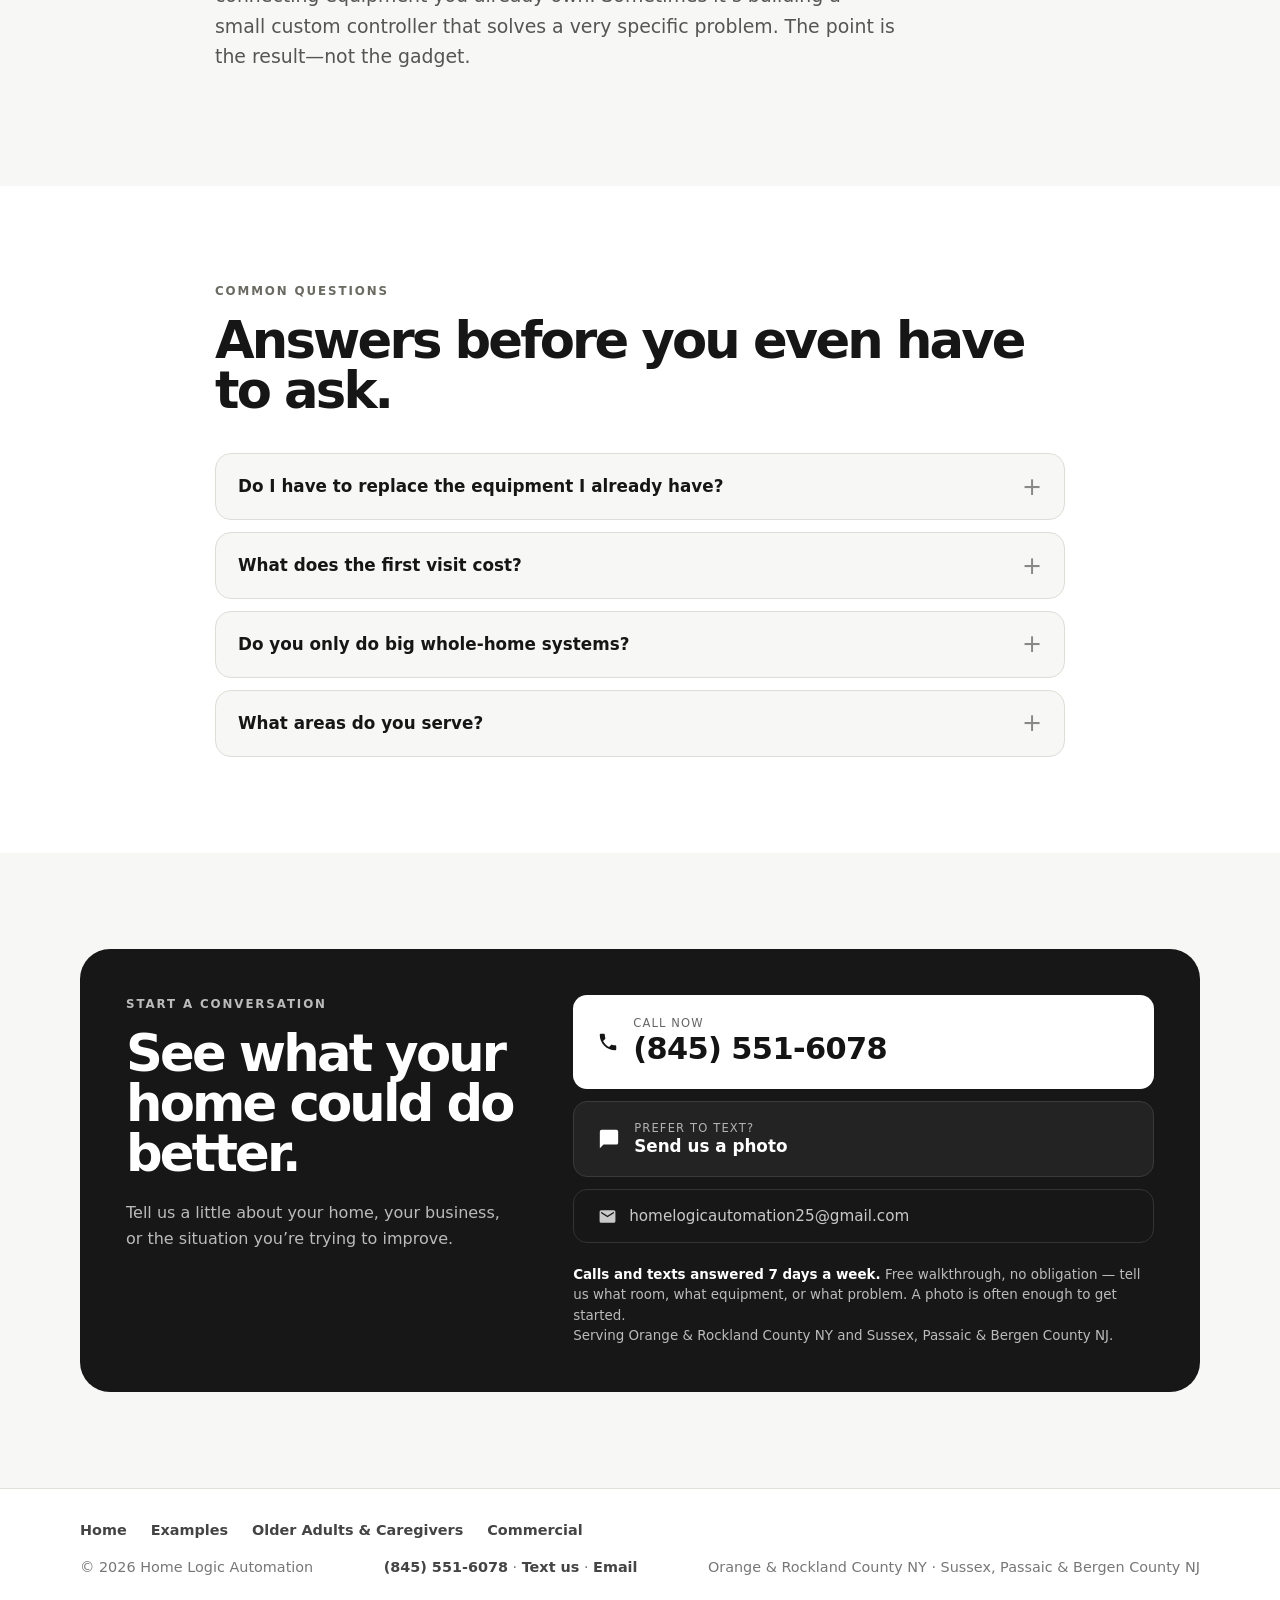
==== commit 4e5f793d: "Add files via upload" ====
--- a/index.html
+++ b/index.html
@@ -1,294 +1,407 @@
-<!DOCTYPE html>
-<html lang="en">
-<head>
-  <meta charset="UTF-8" />
-  <meta name="viewport" content="width=device-width, initial-scale=1.0" />
-  <meta name="format-detection" content="telephone=no,email=no,address=no" />
-  <title>Home Logic Automation | Smart Home &amp; Building Automation NY &amp; NJ</title>
-  <meta name="description" content="Custom home automation, monitoring and safety solutions for homes and businesses in Orange &amp; Rockland County NY and Sussex, Passaic &amp; Bergen County NJ. Call (845) 551-6078." />
-  <link rel="canonical" href="https://homelogicautomation.com/" />
-  <link rel="icon" href="favicon.svg" type="image/svg+xml" />
-  <link rel="apple-touch-icon" href="apple-touch-icon.png" />
-  <meta property="og:type" content="website" />
-  <meta property="og:site_name" content="Home Logic Automation" />
-  <meta property="og:title" content="Your home can do more than you think." />
-  <meta property="og:description" content="Custom home automation, monitoring and safety solutions for homes and businesses in Orange &amp; Rockland County NY and Sussex, Passaic &amp; Bergen County NJ. Call (845) 551-6078." />
-  <meta property="og:url" content="https://homelogicautomation.com/" />
-  <meta property="og:image" content="https://homelogicautomation.com/share-image.jpg" />
-  <meta property="og:image:width" content="1200" />
-  <meta property="og:image:height" content="630" />
-  <meta name="twitter:card" content="summary_large_image" />
-  <meta name="theme-color" content="#161616" />
-  <script type="application/ld+json">
-  {
-    "@context": "https://schema.org",
-    "@type": "HomeAndConstructionBusiness",
-    "name": "Home Logic Automation",
-    "description": "Custom home and building automation, monitoring, and safety integration for homes and businesses across New York and New Jersey.",
-    "url": "https://homelogicautomation.com/",
-    "telephone": "+1-845-551-6078",
-    "email": "homelogicautomation25@gmail.com",
-    "priceRange": "$$",
-    "areaServed": [
-      {"@type": "AdministrativeArea", "name": "Orange County, New York"},
-      {"@type": "AdministrativeArea", "name": "Rockland County, New York"},
-      {"@type": "AdministrativeArea", "name": "Sussex County, New Jersey"},
-      {"@type": "AdministrativeArea", "name": "Passaic County, New Jersey"},
-      {"@type": "AdministrativeArea", "name": "Bergen County, New Jersey"}
-    ],
-    "address": {"@type": "PostalAddress", "addressRegion": "NY", "addressCountry": "US"},
-    "contactPoint": {"@type": "ContactPoint", "telephone": "+1-845-551-6078", "contactType": "sales", "areaServed": ["US-NY","US-NJ"]}
-  }
-  </script>
-  <link rel="stylesheet" href="styles.css" />
-</head>
-<body>
-  <header class="site-header">
-    <div class="container nav-wrap">
-      <a class="brand" href="#top">Home Logic <span>Automation</span></a>
-      <nav>
-        <a href="#solutions">Solutions</a>
-        <a href="#examples">Examples</a>
-        <a href="#how">How It Works</a>
-        <a href="#about">About</a>
-        <a class="nav-call" href="tel:+18455516078"><svg class="ic" viewBox="0 0 24 24" aria-hidden="true"><path d="M6.6 10.8c1.4 2.8 3.8 5.1 6.6 6.6l2.2-2.2c.3-.3.7-.4 1-.2 1.1.4 2.4.6 3.6.6.6 0 1 .4 1 1V20c0 .6-.4 1-1 1C10.6 21 3 13.4 3 4c0-.6.4-1 1-1h3.5c.6 0 1 .4 1 1 0 1.3.2 2.5.6 3.6.1.4 0 .8-.2 1l-2.3 2.2z"/></svg><span>(845) 551-6078</span></a>
-        <a class="nav-cta" href="#contact">Request a Consultation</a>
-      </nav>
-    </div>
-  </header>
-
-  <main id="top">
-
-    <section class="hero">
-      <div class="container hero-grid">
-        <div class="hero-copy">
-          <p class="eyebrow">CUSTOM AUTOMATION • NEW YORK &amp; NEW JERSEY</p>
-          <h1>Your home can do more than you think.</h1>
-          <p class="hero-text">
-            We design practical automation and monitoring solutions around the way you already live—
-            using what you own when it makes sense and adding only what the job actually needs.
-          </p>
-          <div class="hero-actions">
-            <a class="btn primary" href="#contact">Request a Consultation</a>
-            <a class="btn secondary" href="#examples">See What’s Possible</a>
-          </div>
-          <p class="trust-line">No gadget pile. No one-size-fits-all package. Just a smarter way to make your space work.</p>
-        </div>
-        <div class="install-slider hero-slider" id="showcase" aria-roledescription="carousel" aria-label="Home Logic Automation solutions">
-          <div class="install-stage">
-            <article class="install-slide active">
-              <img src="assets/hero-entertainment.jpg" alt="Whole-home dashboard beside a couple watching television in a living room">
-              <div class="install-caption"><span>Whole-Home Control</span><strong>Everything together. One simple view.</strong><p>Lighting, climate, cameras, garage and entertainment in one system.</p></div>
-            </article>
-            <article class="install-slide">
-              <img src="assets/hero-shower.jpg" alt="Modern shower with a wall-mounted temperature controller nearby">
-              <div class="install-caption"><span>Shower Automation</span><strong>Your temperature, ready when you are.</strong><p>Built around proper thermostatic anti-scald protection.</p></div>
-            </article>
-            <article class="install-slide">
-              <img src="assets/hero-pool-white.jpg" alt="White wall-mounted pool control screen beside a backyard pool">
-              <div class="install-caption"><span>Pool &amp; Spa</span><strong>Ready before you step outside.</strong><p>Temperature, pumps, lighting and schedules together.</p></div>
-            </article>
-            <article class="install-slide">
-              <img src="assets/hero-mechanical-white.jpg" alt="White wall-mounted monitoring screen near mechanical equipment">
-              <div class="install-caption"><span>System Monitoring</span><strong>See what the equipment is doing.</strong><p>Mechanical and building status in one clear view.</p></div>
-            </article>
-            <article class="install-slide">
-              <img src="assets/hero-caregiver.jpg" alt="Phone receiving a smart alert for a loved one's home">
-              <div class="install-caption"><span>Older Adults &amp; Caregivers</span><strong>Stay connected without hovering.</strong><p>Event-based alerts can reach loved ones who live elsewhere.</p></div>
-            </article>
-            <article class="install-slide">
-              <img src="assets/hero-night.jpg" alt="Hallway with automatic nighttime pathway lighting">
-              <div class="install-caption"><span>Nighttime Safety</span><strong>Lighting that responds when someone gets up.</strong><p>Useful for hallways, bathrooms and nighttime paths.</p></div>
-            </article>
-            <article class="install-slide">
-              <img src="assets/hero-crib.jpg" alt="Nursery setup with a crib activity alert shown on a phone">
-              <div class="install-caption"><span>Crib Activity Alert</span><strong>Know when your baby stands in the crib.</strong><p>Supplemental awareness that can alert a parent or caregiver.</p></div>
-            </article>
-            <article class="install-slide">
-              <img src="assets/hero-oil.jpg" alt="Heating oil monitoring system showing tank level">
-              <div class="install-caption"><span>Heating Oil Monitoring</span><strong>Know before you run low.</strong><p>Remote tank level, trends and low-level alerts.</p></div>
-            </article>
-
-            <button class="slider-arrow prev" type="button" aria-label="Previous solution">&#8249;</button>
-            <button class="slider-arrow next" type="button" aria-label="Next solution">&#8250;</button>
-          </div>
-          <div class="slider-dots" aria-label="Choose solution"></div>
-          <p class="concept-note">Concept renderings shown to illustrate possible Home Logic Automation solutions.</p>
-        </div>
-      </div>
-    </section>
-
-    <section class="social-proof">
-      <div class="container proof-grid">
-        <div><strong>Built around your home</strong><span>Not a preset package</span></div>
-        <div><strong>Use what already works</strong><span>Replace only when needed</span></div>
-        <div><strong>One place to manage it</strong><span>Less app-hopping</span></div>
-        <div><strong>Free walkthrough</strong><span>No obligation, 7 days a week</span></div>
-      </div>
-    </section>
-<section id="solutions" class="section">
-      <div class="container">
-        <p class="eyebrow">WHO WE HELP</p>
-        <h2>Automation should fit the person—not the other way around.</h2>
-        <div class="card-grid three">
-          <article class="service-card">
-            <span class="number">01</span>
-            <h3>Homeowners</h3>
-            <p>Bring heating, garage, lighting, pool equipment, cameras, entertainment, alerts and more into one practical system.</p>
-            <a href="#examples">Explore home solutions →</a>
-          </article>
-          <article class="service-card">
-            <span class="number">02</span>
-            <h3>Older Adults & Caregivers</h3>
-            <p>Simplify daily routines, reduce unnecessary controls, improve visibility, and create helpful alerts for family or caregivers.</p>
-            <a href="older-adults.html">Explore supportive solutions →</a>
-          </article>
-          <article class="service-card">
-            <span class="number">03</span>
-            <h3>Commercial</h3>
-            <p>Automate repetitive building tasks, monitor equipment, reduce after-hours waste, and bring scattered controls into one view.</p>
-            <a href="#examples">Explore business solutions →</a>
-          </article>
-        </div>
-      </div>
-    </section>
-
-    <section id="examples" class="section alt">
-      <div class="container">
-        <p class="eyebrow">REAL-WORLD IDEAS</p>
-        <h2>Things you may not have realized could work together.</h2>
-        <div class="card-grid examples">
-          <article class="example-card">
-            <div class="ex-media"><img src="assets/ex-oil.jpg" alt="Heating oil monitor and phone app showing tank level" loading="lazy"></div>
-            <div class="ex-body">
-              <span>Heating Oil</span>
-              <h3>Know before you run low.</h3>
-              <p>See tank level remotely, estimate remaining time, and get useful low-level alerts without walking outside to check.</p>
-            </div>
-          </article>
-          <article class="example-card">
-            <div class="ex-media"><img src="assets/back-door.jpg" alt="Back door control screen showing garage, door locks and cameras" loading="lazy"></div>
-            <div class="ex-body">
-              <span>Garage &amp; Doors</span>
-              <h3>Stop wondering if you left it open.</h3>
-              <p>See door status from one dashboard and build alerts or automations around the equipment you already have.</p>
-            </div>
-          </article>
-          <article class="example-card">
-            <div class="ex-media"><img src="assets/hallway.jpg" alt="Hallway climate screen showing temperatures for three floors" loading="lazy"></div>
-            <div class="ex-body">
-              <span>Climate</span>
-              <h3>Six zones. One view.</h3>
-              <p>Bring multiple thermostats and heating zones into a single interface without running room to room.</p>
-            </div>
-          </article>
-          <article class="example-card">
-            <div class="ex-media"><img src="assets/ex-crib.jpg" alt="Baby standing in a crib with a phone showing a crib activity alert" loading="lazy"></div>
-            <div class="ex-body">
-              <span>Family</span>
-              <h3>Crib Activity Alert.</h3>
-              <p>Use a compatible camera or local vision sensor to detect when a baby stands up in the crib and send a prompt alert to a parent or caregiver.</p>
-            <small class="safety-note">Supplemental awareness only &mdash; not a fall-prevention device and not a replacement for supervision.</small>
-            </div>
-          </article>
-          <article class="example-card">
-            <div class="ex-media"><img src="assets/living-room.jpg" alt="Living room control screen with lighting, shades, climate and music" loading="lazy"></div>
-            <div class="ex-body">
-              <span>Family</span>
-              <h3>Create a Homework Mode.</h3>
-              <p>Reduce distractions across the house, adjust lighting, and coordinate compatible devices with one command.</p>
-            </div>
-          </article>
-          <article class="example-card">
-            <div class="ex-media"><img src="assets/ex-pool.jpg" alt="Backyard pool and spa lit at dusk beside a modern home" loading="lazy"></div>
-            <div class="ex-body">
-              <span>Pool &amp; Backyard</span>
-              <h3>Have it ready when you are.</h3>
-              <p>Coordinate pumps, heaters, lighting, schedules, and status so the backyard does less waiting and more working.</p>
-            </div>
-          </article>
-          <article class="example-card">
-            <div class="ex-media"><img src="assets/mechanical-room.jpg" alt="Building overview screen mounted beside mechanical equipment" loading="lazy"></div>
-            <div class="ex-body">
-              <span>Custom</span>
-              <h3>Have an unusual problem?</h3>
-              <p>We look at the situation first, then design the simplest practical solution instead of forcing you into a product catalog.</p>
-            </div>
-          </article>
-        </div>
-        <p class="examples-cta">Don&rsquo;t see your situation here? That&rsquo;s usually the interesting one.
-          <a href="tel:+18455516078">Call (845) 551-6078</a> and we&rsquo;ll tell you straight whether it&rsquo;s worth doing.</p>
-      </div>
-    </section>
-
-    <section id="how" class="section">
-      <div class="container split">
-        <div>
-          <p class="eyebrow">HOW IT WORKS</p>
-          <h2>We start with the house you already have.</h2>
-          <p class="lead">The goal isn’t to sell you more gadgets. It’s to understand what would make the space easier, safer, or simpler to live with.</p>
-        </div>
-        <div class="steps">
-          <div><strong>1</strong><span><b>Walk through the space.</b> We look at your existing equipment, controls, and routines.</span></div>
-          <div><strong>2</strong><span><b>Find the opportunities.</b> We identify practical automations you may not have known were possible.</span></div>
-          <div><strong>3</strong><span><b>Build the right solution.</b> We integrate what makes sense and add only the hardware the job actually needs.</span></div>
-        </div>
-      </div>
-    </section>
-
-    <section class="testimonial section alt">
-      <div class="container">
-        <p class="eyebrow">EARLY FEEDBACK</p>
-        <blockquote>
-          “The best automation is the kind you stop thinking about because it just does what you need.”
-        </blockquote>
-        <p class="testimonial-note">We’ll replace this placeholder with real customer feedback as your first installations come in.</p>
-      </div>
-    </section>
-
-    <section id="about" class="section">
-      <div class="container narrow">
-        <p class="eyebrow">ABOUT HOME LOGIC</p>
-        <h2>Not another smart-device store.</h2>
-        <p class="lead">
-          Home Logic Automation is built around custom integration. Sometimes the best answer is a product already on the market.
-          Sometimes it’s connecting equipment you already own. Sometimes it’s building a small custom controller that solves a very specific problem.
-          The point is the result—not the gadget.
-        </p>
-      </div>
-    </section>
-
-    <section id="contact" class="contact section">
-      <div class="container contact-box">
-        <div>
-          <p class="eyebrow">START A CONVERSATION</p>
-          <h2>See what your home could do better.</h2>
-          <p>Tell us a little about your home, your business, or the situation you’re trying to improve.</p>
-        </div>
-        <div class="contact-actions">
-          <a class="call-big" href="tel:+18455516078"><svg class="ic" viewBox="0 0 24 24" aria-hidden="true"><path d="M6.6 10.8c1.4 2.8 3.8 5.1 6.6 6.6l2.2-2.2c.3-.3.7-.4 1-.2 1.1.4 2.4.6 3.6.6.6 0 1 .4 1 1V20c0 .6-.4 1-1 1C10.6 21 3 13.4 3 4c0-.6.4-1 1-1h3.5c.6 0 1 .4 1 1 0 1.3.2 2.5.6 3.6.1.4 0 .8-.2 1l-2.3 2.2z"/></svg><span><small>Call now</small><strong>(845) 551-6078</strong></span></a>
-          <a class="text-big" href="sms:+18455516078"><svg class="ic" viewBox="0 0 24 24" aria-hidden="true"><path d="M20 2H4a2 2 0 0 0-2 2v18l4-4h14a2 2 0 0 0 2-2V4a2 2 0 0 0-2-2z"/></svg><span><small>Prefer to text?</small><strong>Send us a photo</strong></span></a>
-          <a class="email-line" href="mailto:homelogicautomation25@gmail.com"><svg class="ic" viewBox="0 0 24 24" aria-hidden="true"><path d="M20 4H4a2 2 0 0 0-2 2v12a2 2 0 0 0 2 2h16a2 2 0 0 0 2-2V6a2 2 0 0 0-2-2zm0 4-8 5-8-5V6l8 5 8-5z"/></svg><span>homelogicautomation25@gmail.com</span></a>
-          <p class="contact-hours"><strong>Calls and texts answered 7 days a week.</strong> Free walkthrough, no obligation &mdash; tell us what room, what equipment, or what problem. A photo is often enough to get started.<br />Serving Orange &amp; Rockland County NY and Sussex, Passaic &amp; Bergen County NJ.</p>
-        </div>
-      </div>
-    </section>
-  </main>
-
-  <footer>
-    <div class="container footer-wrap">
-      <span>&copy; <span id="year"></span> Home Logic Automation</span>
-      <span class="footer-contact"><a href="tel:+18455516078">(845) 551-6078</a> &middot; <a href="sms:+18455516078">Text us</a> &middot; <a href="mailto:homelogicautomation25@gmail.com">Email</a></span>
-      <span>Orange &amp; Rockland County NY &middot; Sussex, Passaic &amp; Bergen County NJ</span>
-    </div>
-  </footer>
-
-
-  <div class="mobile-call-bar">
-    <a class="mcb call" href="tel:+18455516078"><svg class="ic" viewBox="0 0 24 24" aria-hidden="true"><path d="M6.6 10.8c1.4 2.8 3.8 5.1 6.6 6.6l2.2-2.2c.3-.3.7-.4 1-.2 1.1.4 2.4.6 3.6.6.6 0 1 .4 1 1V20c0 .6-.4 1-1 1C10.6 21 3 13.4 3 4c0-.6.4-1 1-1h3.5c.6 0 1 .4 1 1 0 1.3.2 2.5.6 3.6.1.4 0 .8-.2 1l-2.3 2.2z"/></svg>Call Now</a>
-    <a class="mcb text" href="sms:+18455516078"><svg class="ic" viewBox="0 0 24 24" aria-hidden="true"><path d="M20 2H4a2 2 0 0 0-2 2v18l4-4h14a2 2 0 0 0 2-2V4a2 2 0 0 0-2-2z"/></svg>Text Us</a>
-  </div>
-
-  <script src="script.js"></script>
-</body>
-</html>
+<!DOCTYPE html>
+<html lang="en">
+<head>
+  <meta charset="UTF-8" />
+  <meta name="viewport" content="width=device-width, initial-scale=1.0" />
+  <meta name="format-detection" content="telephone=no,email=no,address=no" />
+  <title>Home Logic Automation | Smart Home &amp; Building Automation NY &amp; NJ</title>
+  <meta name="description" content="Custom home automation, monitoring and safety solutions for homes and businesses in Orange &amp; Rockland County NY and Sussex, Passaic &amp; Bergen County NJ. Call (845) 551-6078." />
+  <link rel="canonical" href="https://homelogicautomation.com/" />
+  <link rel="icon" href="favicon.svg" type="image/svg+xml" />
+  <link rel="apple-touch-icon" href="apple-touch-icon.png" />
+  <meta property="og:type" content="website" />
+  <meta property="og:site_name" content="Home Logic Automation" />
+  <meta property="og:title" content="Home Logic Automation — Smart Home &amp; Building Automation in NY &amp; NJ" />
+  <meta property="og:description" content="Custom home automation, monitoring and safety solutions for homes and businesses in Orange &amp; Rockland County NY and Sussex, Passaic &amp; Bergen County NJ. Call (845) 551-6078." />
+  <meta property="og:url" content="https://homelogicautomation.com/" />
+  <meta property="og:image" content="https://homelogicautomation.com/share-image.jpg" />
+  <meta property="og:image:width" content="1200" />
+  <meta property="og:image:height" content="630" />
+  <meta name="twitter:card" content="summary_large_image" />
+  <meta name="theme-color" content="#161616" />
+  <script type="application/ld+json">
+  {
+    "@context": "https://schema.org",
+    "@type": "HomeAndConstructionBusiness",
+    "name": "Home Logic Automation",
+    "description": "Custom home and building automation, monitoring, and safety integration for homes and businesses across New York and New Jersey.",
+    "url": "https://homelogicautomation.com/",
+    "telephone": "+1-845-551-6078",
+    "email": "homelogicautomation25@gmail.com",
+    "priceRange": "$$",
+    "areaServed": [
+      {"@type": "AdministrativeArea", "name": "Orange County, New York"},
+      {"@type": "AdministrativeArea", "name": "Rockland County, New York"},
+      {"@type": "AdministrativeArea", "name": "Sussex County, New Jersey"},
+      {"@type": "AdministrativeArea", "name": "Passaic County, New Jersey"},
+      {"@type": "AdministrativeArea", "name": "Bergen County, New Jersey"}
+    ],
+    "address": {"@type": "PostalAddress", "addressRegion": "NY", "addressCountry": "US"},
+    "contactPoint": {"@type": "ContactPoint", "telephone": "+1-845-551-6078", "contactType": "sales", "areaServed": ["US-NY","US-NJ"]}
+  }
+  </script>
+  <script type="application/ld+json">
+  {
+    "@context": "https://schema.org",
+    "@type": "FAQPage",
+    "mainEntity": [
+      {"@type": "Question", "name": "Do I have to replace the equipment I already have?", "acceptedAnswer": {"@type": "Answer", "text": "Usually not. We start with what you own—thermostats, cameras, garage openers, pool equipment—and integrate it when it makes sense. We only recommend new hardware when the job actually needs it."}},
+      {"@type": "Question", "name": "What does the first visit cost?", "acceptedAnswer": {"@type": "Answer", "text": "Nothing. The walkthrough is free with no obligation. We look at the space, tell you what's possible, and you decide whether it's worth doing."}},
+      {"@type": "Question", "name": "Do you only do big whole-home systems?", "acceptedAnswer": {"@type": "Answer", "text": "No. Plenty of projects solve one specific problem—a heating oil monitor, nighttime lighting, a single alert. If a small fix is the right answer, that's what we'll recommend."}},
+      {"@type": "Question", "name": "What areas do you serve?", "acceptedAnswer": {"@type": "Answer", "text": "Orange & Rockland County in New York, and Sussex, Passaic & Bergen County in New Jersey. Call (845) 551-6078 if you're not sure whether you're in range."}}
+    ]
+  }
+  </script>
+  <link rel="stylesheet" href="styles.css?v=202608271200" />
+</head>
+<body>
+  <header class="site-header">
+    <div class="container nav-wrap">
+      <a class="brand" href="#top">Home Logic <span>Automation</span></a>
+      <nav>
+        <a href="#solutions">Solutions</a>
+        <a href="#examples">Examples</a>
+        <a href="older-adults.html">Older Adults</a>
+        <a href="commercial.html">Commercial</a>
+        <a class="nav-call" href="tel:+18455516078"><svg class="ic" viewBox="0 0 24 24" aria-hidden="true"><path d="M6.6 10.8c1.4 2.8 3.8 5.1 6.6 6.6l2.2-2.2c.3-.3.7-.4 1-.2 1.1.4 2.4.6 3.6.6.6 0 1 .4 1 1V20c0 .6-.4 1-1 1C10.6 21 3 13.4 3 4c0-.6.4-1 1-1h3.5c.6 0 1 .4 1 1 0 1.3.2 2.5.6 3.6.1.4 0 .8-.2 1l-2.3 2.2z"/></svg><span>(845) 551-6078</span></a>
+        <a class="nav-cta" href="#contact">Request a Consultation</a>
+      </nav>
+    </div>
+  </header>
+
+  <main id="top">
+
+    <section class="hero">
+      <div class="container hero-grid">
+        <div class="hero-copy">
+          <p class="eyebrow">SMART HOME &amp; BUILDING AUTOMATION • NEW YORK &amp; NEW JERSEY</p>
+          <h1>Your home can do more than you think.</h1>
+          <p class="hero-text">
+            Home Logic Automation designs and installs custom smart home, monitoring, and safety
+            systems for homes and businesses in the Hudson Valley and northern New Jersey—
+            using what you already own when it makes sense and adding only what the job actually needs.
+          </p>
+          <div class="hero-actions">
+            <a class="btn primary" href="#contact">Request a Consultation</a>
+            <a class="btn secondary" href="#examples">See What’s Possible</a>
+          </div>
+          <p class="trust-line">No gadget pile. No one-size-fits-all package. Just a smarter way to make your space work.</p>
+        </div>
+        <div class="install-slider hero-slider" id="showcase" aria-roledescription="carousel" aria-label="Home Logic Automation solutions">
+          <div class="install-stage">
+            <article class="install-slide active">
+              <img src="assets/hero-entertainment.jpg" alt="Whole-home dashboard beside a couple watching television in a living room" fetchpriority="high">
+              <div class="install-caption"><span>Whole-Home Control</span><strong>Everything together. One simple view.</strong><p>Lighting, climate, cameras, garage and entertainment in one system.</p></div>
+            </article>
+            <article class="install-slide">
+              <img src="assets/hero-shower.jpg" alt="Modern shower with a wall-mounted temperature controller nearby" loading="lazy">
+              <div class="install-caption"><span>Shower Automation</span><strong>Your temperature, ready when you are.</strong><p>Built around proper thermostatic anti-scald protection.</p></div>
+            </article>
+            <article class="install-slide">
+              <img src="assets/hero-pool-white.jpg" alt="White wall-mounted pool control screen beside a backyard pool" loading="lazy">
+              <div class="install-caption"><span>Pool &amp; Spa</span><strong>Ready before you step outside.</strong><p>Temperature, pumps, lighting and schedules together.</p></div>
+            </article>
+            <article class="install-slide">
+              <img src="assets/hero-mechanical-white.jpg" alt="White wall-mounted monitoring screen near mechanical equipment" loading="lazy">
+              <div class="install-caption"><span>System Monitoring</span><strong>See what the equipment is doing.</strong><p>Mechanical and building status in one clear view.</p></div>
+            </article>
+            <article class="install-slide">
+              <img src="assets/hero-caregiver.jpg" alt="Phone receiving a smart alert for a loved one's home" loading="lazy">
+              <div class="install-caption"><span>Older Adults &amp; Caregivers</span><strong>Stay connected without hovering.</strong><p>Event-based alerts can reach loved ones who live elsewhere.</p></div>
+            </article>
+            <article class="install-slide">
+              <img src="assets/hero-night.jpg" alt="Hallway with automatic nighttime pathway lighting" loading="lazy">
+              <div class="install-caption"><span>Nighttime Safety</span><strong>Lighting that responds when someone gets up.</strong><p>Useful for hallways, bathrooms and nighttime paths.</p></div>
+            </article>
+            <article class="install-slide">
+              <img src="assets/hero-crib.jpg" alt="Nursery setup with a crib activity alert shown on a phone" loading="lazy">
+              <div class="install-caption"><span>Crib Activity Alert</span><strong>Know when your baby stands in the crib.</strong><p>Supplemental awareness that can alert a parent or caregiver.</p></div>
+            </article>
+            <article class="install-slide">
+              <img src="assets/hero-oil.jpg" alt="Heating oil monitoring system showing tank level" loading="lazy">
+              <div class="install-caption"><span>Heating Oil Monitoring</span><strong>Know before you run low.</strong><p>Remote tank level, trends and low-level alerts.</p></div>
+            </article>
+
+            <button class="slider-arrow prev" type="button" aria-label="Previous solution">&#8249;</button>
+            <button class="slider-arrow next" type="button" aria-label="Next solution">&#8250;</button>
+          </div>
+          <div class="slider-dots" aria-label="Choose solution"></div>
+          <p class="concept-note">Concept renderings shown to illustrate possible Home Logic Automation solutions.</p>
+        </div>
+      </div>
+    </section>
+
+    <section class="social-proof">
+      <div class="container proof-grid">
+        <div><strong>Built around your home</strong><span>Not a preset package</span></div>
+        <div><strong>Use what already works</strong><span>Replace only when needed</span></div>
+        <div><strong>One place to manage it</strong><span>Less app-hopping</span></div>
+        <div><strong>Free walkthrough</strong><span>No obligation, 7 days a week</span></div>
+      </div>
+    </section>
+<section id="solutions" class="section">
+      <div class="container">
+        <p class="eyebrow">WHO WE HELP</p>
+        <h2>Automation should fit the person—not the other way around.</h2>
+        <div class="card-grid three">
+          <article class="service-card">
+            <span class="number">01</span>
+            <h3>Homeowners</h3>
+            <p>Bring heating, garage, lighting, pool equipment, cameras, entertainment, alerts and more into one practical system.</p>
+            <a href="#examples">Explore home solutions →</a>
+          </article>
+          <article class="service-card">
+            <span class="number">02</span>
+            <h3>Older Adults & Caregivers</h3>
+            <p>Simplify daily routines, reduce unnecessary controls, improve visibility, and create helpful alerts for family or caregivers.</p>
+            <a href="older-adults.html">Explore supportive solutions →</a>
+          </article>
+          <article class="service-card">
+            <span class="number">03</span>
+            <h3>Commercial</h3>
+            <p>Automate repetitive building tasks, monitor equipment, reduce after-hours waste, and bring scattered controls into one view.</p>
+            <a href="commercial.html">Explore business solutions →</a>
+          </article>
+        </div>
+      </div>
+    </section>
+
+    <section id="examples" class="section alt">
+      <div class="container">
+        <p class="eyebrow">REAL-WORLD IDEAS</p>
+        <h2>Things you may not have realized could work together.</h2>
+        <div class="card-grid examples">
+          <article class="example-card">
+            <div class="ex-media"><img src="assets/ex-oil.jpg" alt="Heating oil monitor and phone app showing tank level" loading="lazy"></div>
+            <div class="ex-body">
+              <span>Heating Oil</span>
+              <h3>Know before you run low.</h3>
+              <p>See tank level remotely, estimate remaining time, and get useful low-level alerts without walking outside to check.</p>
+            </div>
+          </article>
+          <article class="example-card">
+            <div class="ex-media"><img src="assets/back-door.jpg" alt="Back door control screen showing garage, door locks and cameras" loading="lazy"></div>
+            <div class="ex-body">
+              <span>Garage &amp; Doors</span>
+              <h3>Stop wondering if you left it open.</h3>
+              <p>See door status from one dashboard and build alerts or automations around the equipment you already have.</p>
+            </div>
+          </article>
+          <article class="example-card">
+            <div class="ex-media"><img src="assets/hallway.jpg" alt="Hallway climate screen showing temperatures for three floors" loading="lazy"></div>
+            <div class="ex-body">
+              <span>Climate</span>
+              <h3>Six zones. One view.</h3>
+              <p>Bring multiple thermostats and heating zones into a single interface without running room to room.</p>
+            </div>
+          </article>
+          <article class="example-card">
+            <div class="ex-media"><img src="assets/ex-crib.jpg" alt="Baby standing in a crib with a phone showing a crib activity alert" loading="lazy"></div>
+            <div class="ex-body">
+              <span>Family</span>
+              <h3>Crib Activity Alert.</h3>
+              <p>Use a compatible camera or local vision sensor to detect when a baby stands up in the crib and send a prompt alert to a parent or caregiver.</p>
+            <small class="safety-note">Supplemental awareness only &mdash; not a fall-prevention device and not a replacement for supervision.</small>
+            </div>
+          </article>
+          <article class="example-card">
+            <div class="ex-media"><img src="assets/living-room.jpg" alt="Living room control screen with lighting, shades, climate and music" loading="lazy"></div>
+            <div class="ex-body">
+              <span>Family</span>
+              <h3>Create a Homework Mode.</h3>
+              <p>Reduce distractions across the house, adjust lighting, and coordinate compatible devices with one command.</p>
+            </div>
+          </article>
+          <article class="example-card">
+            <div class="ex-media"><img src="assets/ex-pool.jpg" alt="Backyard pool and spa lit at dusk beside a modern home" loading="lazy"></div>
+            <div class="ex-body">
+              <span>Pool &amp; Backyard</span>
+              <h3>Have it ready when you are.</h3>
+              <p>Coordinate pumps, heaters, lighting, schedules, and status so the backyard does less waiting and more working.</p>
+            </div>
+          </article>
+          <article class="example-card">
+            <div class="ex-media"><img src="assets/ex-shower.jpg" alt="Walk-in shower with a wall-mounted digital temperature control" loading="lazy"></div>
+            <div class="ex-body">
+              <span>Bath &amp; Shower</span>
+              <h3>Your temperature, ready when you are.</h3>
+              <p>Start the shower at your preferred temperature before you step in—built around proper thermostatic anti-scald protection.</p>
+            </div>
+          </article>
+          <article class="example-card">
+            <div class="ex-media"><img src="assets/ex-whole.jpg" alt="Whole-home control dashboard showing lighting, climate, cameras and entertainment" loading="lazy"></div>
+            <div class="ex-body">
+              <span>Whole-Home</span>
+              <h3>One screen for the whole house.</h3>
+              <p>Lighting, climate, cameras, garage and entertainment brought together, so you stop hunting through separate apps.</p>
+            </div>
+          </article>
+          <article class="example-card">
+            <div class="ex-media"><img src="assets/mechanical-room.jpg" alt="Building overview screen mounted beside mechanical equipment" loading="lazy"></div>
+            <div class="ex-body">
+              <span>Custom</span>
+              <h3>Have an unusual problem?</h3>
+              <p>We look at the situation first, then design the simplest practical solution instead of forcing you into a product catalog.</p>
+            </div>
+          </article>
+        </div>
+        <p class="examples-cta">Don&rsquo;t see your situation here? That&rsquo;s usually the interesting one.
+          <a href="tel:+18455516078">Call (845) 551-6078</a> and we&rsquo;ll tell you straight whether it&rsquo;s worth doing.</p>
+      </div>
+    </section>
+
+    <section id="how" class="section">
+      <div class="container split">
+        <div>
+          <p class="eyebrow">HOW IT WORKS</p>
+          <h2>We start with the house you already have.</h2>
+          <p class="lead">The goal isn’t to sell you more gadgets. It’s to understand what would make the space easier, safer, or simpler to live with.</p>
+        </div>
+        <div class="steps">
+          <div><strong>1</strong><span><b>Walk through the space.</b> We look at your existing equipment, controls, and routines.</span></div>
+          <div><strong>2</strong><span><b>Find the opportunities.</b> We identify practical automations you may not have known were possible.</span></div>
+          <div><strong>3</strong><span><b>Build the right solution.</b> We integrate what makes sense and add only the hardware the job actually needs.</span></div>
+        </div>
+      </div>
+    </section>
+
+    <section class="testimonial section alt">
+      <div class="container">
+        <p class="eyebrow">WHAT CUSTOMERS SAY</p>
+        <h2>Hear it from local families.</h2>
+        <div class="review-grid">
+          <article class="review-card">
+            <p class="review-lead">“Now everything we actually use is right there.”</p>
+            <div class="review-body">
+              <p>“Home Logic Automation set up a wall-mounted dashboard in our house and tied our thermostat, garage door, cameras, and a few other things into one screen. Before this we were constantly jumping between different apps. Now everything we actually use is right there.</p>
+              <p>They also set up the garage so I can see whether it’s open or closed and get notified if I leave it open. The whole setup was customized around how we use the house instead of just installing a bunch of smart devices.</p>
+              <p>It’s only been installed a short time and we’re already talking about adding a few more things. Definitely recommend them if you want home automation that’s actually useful.”</p>
+            </div>
+            <p class="review-attrib"><strong>John</strong> &mdash; Franklin Lakes, NJ &middot; Dashboard with thermostat, garage &amp; camera integration</p>
+          </article>
+          <article class="review-card">
+            <p class="review-lead">“The whole setup feels like it was actually designed for our home.”</p>
+            <div class="review-body">
+              <p>“Home Logic Automation set up our thermostat, garage door, cameras, and lighting so we can control everything from one dashboard. The best part is they didn’t try to replace everything we already owned&mdash;they figured out how to make it all work together.</p>
+              <p>They also added a few automations we didn’t even think about, like getting an alert if the garage is left open and being able to check the house when we’re away. Everything is simple enough that everyone in the house can use it.</p>
+              <p>The system has been reliable and the whole setup feels like it was actually designed for our home instead of being a generic smart-home package.”</p>
+            </div>
+            <p class="review-attrib"><strong>Sam</strong> &mdash; Short Hills, NJ &middot; Thermostat, garage, cameras &amp; lighting on one dashboard</p>
+          </article>
+          <article class="review-card">
+            <p class="review-lead">“The biggest thing for us is peace of mind.”</p>
+            <div class="review-body">
+              <p>“Home Logic Automation helped us set up my mother’s house so we can keep an eye on a few important things without making her feel like she’s being monitored all the time. We can check that the house temperature is okay, see if a door or garage was left open, and get alerts when something isn’t normal.</p>
+              <p>The biggest thing for us is peace of mind. My mom doesn’t have to learn a bunch of new technology, and we don’t have to call her constantly just to make sure everything is okay.</p>
+              <p>They listened to what we were actually worried about and built the system around that. It’s been a huge help for our family.”</p>
+            </div>
+            <p class="review-attrib"><strong>Tom</strong> &mdash; Franklin Lakes, NJ &middot; Remote awareness for his mother’s home</p>
+          </article>
+          <article class="review-card">
+            <p class="review-lead">“He doesn’t have to do anything different.”</p>
+            <div class="review-body">
+              <p>“Home Logic Automation helped us make my dad’s house safer without changing the way he lives. We had a few concerns about him forgetting things around the house, so they set up simple alerts for things like doors being left open, unusual activity, and the temperature getting too high or low.</p>
+              <p>What I really like is that he doesn’t have to do anything different. The system works in the background, and my sister and I can check on the important stuff from our phones.</p>
+              <p>It gives us some peace of mind while still letting my dad stay independent in his own home.”</p>
+            </div>
+            <p class="review-attrib"><strong>Matt</strong> &mdash; Warwick, NY &middot; Safety alerts for his dad’s home</p>
+          </article>
+          <article class="review-card">
+            <p class="review-lead">“Now we use it every day.”</p>
+            <div class="review-body">
+              <p>“Home Logic Automation helped us set up a few things around the house that have made life with a baby a lot easier. We can check the nursery temperature, see the camera, control the lights, and get alerts if something needs our attention without having to keep checking different apps.</p>
+              <p>One of my favorite parts is the nighttime setup. We can dim the lights and adjust the temperature right from our phones without going into the nursery and risking waking the baby up.</p>
+              <p>It’s not something I thought we needed until we had it. Now we use it every day.”</p>
+            </div>
+            <p class="review-attrib"><strong>Mike</strong> &mdash; Vernon, NJ &middot; Nursery monitoring, lighting &amp; climate</p>
+          </article>
+          <article class="review-card">
+            <p class="review-lead">“I really wish we had it before we ran out.”</p>
+            <div class="review-body">
+              <p>“We actually ran out of heating oil last winter, which is what made us interested in the oil monitoring system from Home Logic Automation. They explained that the monitor is something they designed and created themselves to track how much the burner is running and estimate how much oil we have left.</p>
+              <p>Now we can check our estimated oil level and usage right from the dashboard instead of trying to remember to check the gauge in the basement. We can also see when we’re starting to get low so we have time to schedule a delivery.</p>
+              <p>After dealing with a no-heat situation once, this gives us a lot more peace of mind. I really wish we had it before we ran out.”</p>
+            </div>
+            <p class="review-attrib"><strong>Kate</strong> &mdash; Wantage, NJ &middot; Custom-built heating oil monitoring</p>
+          </article>
+        </div>
+      </div>
+    </section>
+
+    <section id="about" class="section">
+      <div class="container narrow">
+        <p class="eyebrow">ABOUT HOME LOGIC</p>
+        <h2>Not another smart-device store.</h2>
+        <p class="lead">
+          Home Logic Automation is built around custom integration. Sometimes the best answer is a product already on the market.
+          Sometimes it’s connecting equipment you already own. Sometimes it’s building a small custom controller that solves a very specific problem.
+          The point is the result—not the gadget.
+        </p>
+      </div>
+    </section>
+
+    <section id="faq" class="section alt">
+      <div class="container narrow">
+        <p class="eyebrow">COMMON QUESTIONS</p>
+        <h2>Answers before you even have to ask.</h2>
+        <div class="faq-list">
+          <details>
+            <summary>Do I have to replace the equipment I already have?</summary>
+            <p>Usually not. We start with what you own—thermostats, cameras, garage openers, pool equipment—and integrate it when it makes sense. We only recommend new hardware when the job actually needs it.</p>
+          </details>
+          <details>
+            <summary>What does the first visit cost?</summary>
+            <p>Nothing. The walkthrough is free with no obligation. We look at the space, tell you what's possible, and you decide whether it's worth doing. Often a texted photo is enough to get the conversation started.</p>
+          </details>
+          <details>
+            <summary>Do you only do big whole-home systems?</summary>
+            <p>No. Plenty of projects solve one specific problem—a heating oil monitor, nighttime lighting, a single alert. If a small fix is the right answer, that's what we'll recommend.</p>
+          </details>
+          <details>
+            <summary>What areas do you serve?</summary>
+            <p>Orange &amp; Rockland County in New York, and Sussex, Passaic &amp; Bergen County in New Jersey. Not sure if you're in range? <a href="tel:+18455516078">Call (845) 551-6078</a> and ask.</p>
+          </details>
+        </div>
+      </div>
+    </section>
+
+    <section id="contact" class="contact section">
+      <div class="container contact-box">
+        <div>
+          <p class="eyebrow">START A CONVERSATION</p>
+          <h2>See what your home could do better.</h2>
+          <p>Tell us a little about your home, your business, or the situation you’re trying to improve.</p>
+        </div>
+        <div class="contact-actions">
+          <a class="call-big" href="tel:+18455516078"><svg class="ic" viewBox="0 0 24 24" aria-hidden="true"><path d="M6.6 10.8c1.4 2.8 3.8 5.1 6.6 6.6l2.2-2.2c.3-.3.7-.4 1-.2 1.1.4 2.4.6 3.6.6.6 0 1 .4 1 1V20c0 .6-.4 1-1 1C10.6 21 3 13.4 3 4c0-.6.4-1 1-1h3.5c.6 0 1 .4 1 1 0 1.3.2 2.5.6 3.6.1.4 0 .8-.2 1l-2.3 2.2z"/></svg><span><small>Call now</small><strong>(845) 551-6078</strong></span></a>
+          <a class="text-big" href="sms:+18455516078"><svg class="ic" viewBox="0 0 24 24" aria-hidden="true"><path d="M20 2H4a2 2 0 0 0-2 2v18l4-4h14a2 2 0 0 0 2-2V4a2 2 0 0 0-2-2z"/></svg><span><small>Prefer to text?</small><strong>Send us a photo</strong></span></a>
+          <a class="email-line" href="mailto:homelogicautomation25@gmail.com"><svg class="ic" viewBox="0 0 24 24" aria-hidden="true"><path d="M20 4H4a2 2 0 0 0-2 2v12a2 2 0 0 0 2 2h16a2 2 0 0 0 2-2V6a2 2 0 0 0-2-2zm0 4-8 5-8-5V6l8 5 8-5z"/></svg><span>homelogicautomation25@gmail.com</span></a>
+          <p class="contact-hours"><strong>Calls and texts answered 7 days a week.</strong> Free walkthrough, no obligation &mdash; tell us what room, what equipment, or what problem. A photo is often enough to get started.<br />Serving Orange &amp; Rockland County NY and Sussex, Passaic &amp; Bergen County NJ.</p>
+        </div>
+      </div>
+    </section>
+  </main>
+
+  <footer>
+    <nav class="container footer-nav" aria-label="Footer">
+      <a href="index.html">Home</a>
+      <a href="index.html#examples">Examples</a>
+      <a href="older-adults.html">Older Adults &amp; Caregivers</a>
+      <a href="commercial.html">Commercial</a>
+    </nav>
+    <div class="container footer-wrap">
+      <span>&copy; <span id="year"></span> Home Logic Automation</span>
+      <span class="footer-contact"><a href="tel:+18455516078">(845) 551-6078</a> &middot; <a href="sms:+18455516078">Text us</a> &middot; <a href="mailto:homelogicautomation25@gmail.com">Email</a></span>
+      <span>Orange &amp; Rockland County NY &middot; Sussex, Passaic &amp; Bergen County NJ</span>
+    </div>
+  </footer>
+
+
+  <div class="mobile-call-bar">
+    <a class="mcb call" href="tel:+18455516078"><svg class="ic" viewBox="0 0 24 24" aria-hidden="true"><path d="M6.6 10.8c1.4 2.8 3.8 5.1 6.6 6.6l2.2-2.2c.3-.3.7-.4 1-.2 1.1.4 2.4.6 3.6.6.6 0 1 .4 1 1V20c0 .6-.4 1-1 1C10.6 21 3 13.4 3 4c0-.6.4-1 1-1h3.5c.6 0 1 .4 1 1 0 1.3.2 2.5.6 3.6.1.4 0 .8-.2 1l-2.3 2.2z"/></svg>Call Now</a>
+    <a class="mcb text" href="sms:+18455516078"><svg class="ic" viewBox="0 0 24 24" aria-hidden="true"><path d="M20 2H4a2 2 0 0 0-2 2v18l4-4h14a2 2 0 0 0 2-2V4a2 2 0 0 0-2-2z"/></svg>Text Us</a>
+  </div>
+
+  <script src="script.js"></script>
+</body>
+</html>
--- a/styles.css
+++ b/styles.css
@@ -1,104 +1,121 @@
-*{box-sizing:border-box}html{scroll-behavior:smooth}body{margin:0;font-family:Inter,ui-sans-serif,system-ui,-apple-system,BlinkMacSystemFont,"Segoe UI",sans-serif;background:#f7f7f5;color:#161616;line-height:1.6}.container{width:min(1120px,calc(100% - 40px));margin:auto}.site-header{position:sticky;top:0;z-index:20;background:rgba(247,247,245,.92);backdrop-filter:blur(12px);border-bottom:1px solid #deded8}.nav-wrap{min-height:76px;display:flex;align-items:center;justify-content:space-between;gap:24px}.brand{font-size:1.05rem;font-weight:800;color:#111;text-decoration:none;letter-spacing:-.02em}.brand span{font-weight:500;color:#666}nav{display:flex;gap:24px;align-items:center}nav a{color:#333;text-decoration:none;font-size:.92rem}.nav-cta{padding:10px 14px;border:1px solid #222;border-radius:999px}.hero{padding:96px 0 72px}.hero-grid{display:grid;grid-template-columns:1.05fr .95fr;gap:72px;align-items:center}.eyebrow{font-size:.74rem;font-weight:800;letter-spacing:.16em;color:#6a6a62;margin:0 0 14px}.hero h1,.section h2{font-size:clamp(2.5rem,6vw,5.4rem);line-height:.98;letter-spacing:-.055em;margin:0 0 22px}.section h2{font-size:clamp(2.1rem,4vw,3.7rem);max-width:850px}.hero-text,.lead{font-size:1.18rem;color:#555;max-width:680px}.hero-actions{display:flex;gap:12px;flex-wrap:wrap;margin:30px 0 20px}.btn{display:inline-block;padding:14px 20px;border-radius:12px;text-decoration:none;font-weight:700;border:0;cursor:pointer}.primary{background:#161616;color:white}.secondary{background:white;color:#161616;border:1px solid #d3d3cc}.trust-line{font-size:.9rem;color:#777}.dashboard-card{background:#151515;color:white;border-radius:28px;padding:22px;box-shadow:0 30px 80px rgba(0,0,0,.18)}.dash-head{display:flex;justify-content:space-between;align-items:center;margin-bottom:18px;font-weight:700}.status{font-size:.72rem;font-weight:600;padding:7px 10px;border-radius:999px;background:#2b2b2b;color:#d9d9d9}.dash-grid{display:grid;grid-template-columns:1fr 1fr;gap:12px}.dash-grid article{background:#222;border:1px solid #303030;padding:18px;border-radius:18px;display:flex;flex-direction:column;min-height:135px}.dash-grid small{color:#aaa}.dash-grid strong{font-size:1.7rem;margin:10px 0}.dash-grid span{color:#999;font-size:.83rem}.social-proof{border-top:1px solid #ddd;border-bottom:1px solid #ddd;background:#fff}.proof-grid{display:grid;grid-template-columns:repeat(3,1fr)}.proof-grid div{padding:26px 20px;border-right:1px solid #e4e4df;display:flex;flex-direction:column}.proof-grid div:last-child{border-right:0}.proof-grid span{color:#777;font-size:.9rem}.section{padding:96px 0}.alt{background:#fff}.card-grid{display:grid;gap:18px;margin-top:42px}.three{grid-template-columns:repeat(3,1fr)}.service-card,.example-card{background:#fff;border:1px solid #deded8;border-radius:22px;padding:28px}.alt .example-card{background:#f7f7f5}.service-card .number{font-size:.8rem;color:#888}.service-card h3,.example-card h3{font-size:1.45rem;line-height:1.15;margin:42px 0 14px}.service-card p,.example-card p{color:#656565}.service-card a{color:#111;font-weight:700;text-decoration:none}.examples{grid-template-columns:repeat(3,1fr)}.example-card>span{font-size:.76rem;font-weight:800;letter-spacing:.08em;color:#777}.split{display:grid;grid-template-columns:1fr 1fr;gap:80px}.steps{display:grid;gap:12px}.steps div{display:grid;grid-template-columns:42px 1fr;gap:14px;padding:22px 0;border-bottom:1px solid #ddd}.steps strong{font-size:1.5rem}.steps span{color:#555}.steps b{color:#111}.testimonial blockquote{font-size:clamp(2rem,4vw,3.6rem);line-height:1.1;letter-spacing:-.04em;max-width:900px;margin:0}.testimonial-note{color:#888}.narrow{max-width:850px}.contact-box{background:#171717;color:white;border-radius:30px;padding:46px;display:grid;grid-template-columns:.8fr 1.2fr;gap:60px}.contact-box h2{color:white}.contact-box p{color:#bbb}form{display:grid;gap:14px}label{display:grid;gap:7px;font-size:.86rem;color:#ccc}input,select,textarea{width:100%;border:1px solid #3b3b3b;background:#222;color:white;border-radius:10px;padding:13px;font:inherit}textarea{resize:vertical}form small{color:#777}footer{padding:30px 0}.footer-wrap{display:flex;justify-content:space-between;color:#777;font-size:.9rem}@media(max-width:820px){nav a:not(.nav-cta){display:none}.hero{padding-top:60px}.hero-grid,.split,.contact-box{grid-template-columns:1fr}.three,.examples{grid-template-columns:1fr 1fr}.hero-grid{gap:42px}.contact-box{padding:28px}.section{padding:72px 0}}@media(max-width:560px){.container{width:min(100% - 28px,1120px)}.three,.examples,.proof-grid,.dash-grid{grid-template-columns:1fr}.proof-grid div{border-right:0;border-bottom:1px solid #e4e4df}.hero h1{font-size:3rem}.footer-wrap{flex-direction:column;gap:4px}}
-.install-slider{margin-top:38px}.install-stage{position:relative;overflow:hidden;border-radius:26px;background:#111;aspect-ratio:16/8.5}.install-slide{position:absolute;inset:0;opacity:0;transition:opacity .7s ease;pointer-events:none}.install-slide.active{opacity:1;pointer-events:auto}.install-slide img{width:100%;height:100%;object-fit:cover;display:block}.install-caption{position:absolute;left:0;right:0;bottom:0;padding:42px 30px 26px;background:linear-gradient(transparent,rgba(0,0,0,.82));color:#fff;display:flex;flex-direction:column}.install-caption span{font-size:.82rem;text-transform:uppercase;letter-spacing:.12em;color:#d0d0d0}.install-caption strong{font-size:clamp(1.35rem,3vw,2.35rem);line-height:1.1}.slider-arrow{position:absolute;top:50%;transform:translateY(-50%);z-index:4;width:48px;height:48px;border:1px solid rgba(255,255,255,.5);border-radius:50%;background:rgba(0,0,0,.45);color:#fff;font-size:2rem;line-height:1;cursor:pointer}.slider-arrow.prev{left:18px}.slider-arrow.next{right:18px}.slider-dots{display:flex;justify-content:center;gap:9px;margin-top:18px}.slider-dot{width:10px;height:10px;border-radius:50%;border:0;background:#c9c9c4;padding:0;cursor:pointer}.slider-dot.active{background:#222}.concept-note{text-align:center;color:#888;font-size:.8rem;margin-top:12px}@media(max-width:560px){.install-stage{aspect-ratio:4/3}.install-caption{padding:50px 18px 18px}.slider-arrow{width:42px;height:42px}.slider-arrow.prev{left:10px}.slider-arrow.next{right:10px}}
-
-.elder-hero{padding:96px 0 80px}.elder-hero-grid{display:grid;grid-template-columns:1.05fr .95fr;gap:72px;align-items:center}.elder-hero h1{font-size:clamp(2.6rem,6vw,5rem);line-height:.98;letter-spacing:-.055em;margin:0 0 22px}.elder-panel{background:#151515;color:#fff;border-radius:28px;padding:22px;box-shadow:0 30px 80px rgba(0,0,0,.16)}.elder-panel-head{display:flex;justify-content:space-between;align-items:center;margin-bottom:18px;font-weight:700}.elder-status-grid{display:grid;grid-template-columns:1fr 1fr;gap:12px}.elder-status-grid article{background:#222;border:1px solid #303030;padding:18px;border-radius:18px;display:flex;flex-direction:column;min-height:135px}.elder-status-grid small{color:#aaa}.elder-status-grid strong{font-size:1.28rem;line-height:1.15;margin:10px 0}.elder-status-grid span{color:#999;font-size:.83rem}.care-grid{display:grid;grid-template-columns:repeat(3,1fr);gap:18px;margin-top:42px}.care-card{background:#f7f7f5;border:1px solid #deded8;border-radius:22px;padding:28px}.care-icon{width:42px;height:42px;border-radius:50%;display:grid;place-items:center;background:#171717;color:#fff;font-size:.78rem;font-weight:800}.care-card h3{font-size:1.35rem;line-height:1.2;margin:26px 0 12px}.care-card p{color:#666}.scenario-list{display:grid;gap:0}.scenario-list div{padding:22px 0;border-bottom:1px solid #ddd;display:grid;gap:6px}.scenario-list strong{font-size:1.1rem}.scenario-list span{color:#666}@media(max-width:820px){.elder-hero-grid{grid-template-columns:1fr;gap:42px}.care-grid{grid-template-columns:1fr 1fr}}@media(max-width:560px){.care-grid,.elder-status-grid{grid-template-columns:1fr}.elder-hero{padding-top:60px}.elder-hero h1{font-size:3rem}}
-
-.safety-note{display:block;margin-top:14px;color:#888;font-size:.76rem;line-height:1.45}
-
-/* --- Hero slideshow (rounded-card carousel, beside the headline) --- */
-.hero{padding:72px 0 64px}
-.hero-grid{align-items:center;grid-template-columns:1fr 1.12fr}
-.hero-slider{margin-top:0;min-width:0}
-.hero-slider .install-stage{aspect-ratio:16/9;min-height:0;border-radius:24px;box-shadow:0 30px 80px rgba(0,0,0,.18)}
-.hero-slider .install-slide img{object-fit:cover;object-position:center center}
-.hero-slider .install-caption{left:0;right:0;max-width:100%;padding:56px 24px 20px;background:linear-gradient(transparent,rgba(0,0,0,.88))}
-.hero-slider .install-caption span{font-size:.72rem;font-weight:800;letter-spacing:.14em}
-.hero-slider .install-caption strong{font-size:clamp(1.15rem,1.9vw,1.6rem);line-height:1.12;margin-top:5px}
-.hero-slider .install-caption p{margin:6px 0 0;color:#dcdcdc;font-size:.88rem;line-height:1.4}
-.hero-slider .slider-arrow{width:40px;height:40px;font-size:1.6rem;background:rgba(0,0,0,.42)}
-.hero-slider .slider-arrow.prev{left:12px}
-.hero-slider .slider-arrow.next{right:12px}
-.hero-slider .slider-dots{margin-top:16px}
-.hero-slider .concept-note{margin-top:10px}
-@media(max-width:820px){
-  .hero{padding:52px 0 56px}
-  .hero-grid{grid-template-columns:1fr}
-  .hero-slider .install-caption{padding:52px 20px 18px}
-}
-@media(max-width:560px){
-  .hero-slider .install-stage{border-radius:18px}
-  .hero-slider .install-caption{padding:40px 16px 14px}
-  .hero-slider .install-caption strong{font-size:1.05rem}
-  .hero-slider .install-caption p{display:none}
-  .hero-slider .slider-arrow{width:36px;height:36px;font-size:1.4rem}
-}
-
-/* --- Contact paths: header call button, call/text blocks, mobile bar --- */
-.ic{width:16px;height:16px;flex:none;fill:currentColor;display:inline-block;vertical-align:-2px}
-.hp{position:absolute;left:-9999px;width:1px;height:1px;opacity:0}
-.nav-call{display:inline-flex;align-items:center;gap:7px;font-weight:800;color:#111;text-decoration:none;white-space:nowrap}
-.nav-call .ic{width:15px;height:15px}
-.contact-direct{margin-top:26px;display:grid;gap:10px}
-.call-big,.text-big{display:flex;align-items:center;gap:14px;padding:16px 18px;border-radius:14px;text-decoration:none;transition:transform .15s ease}
-.call-big{background:#fff;color:#141414}
-.text-big{background:#232323;color:#fff;border:1px solid #3a3a3a}
-.call-big:hover,.text-big:hover{transform:translateY(-2px)}
-.call-big .ic,.text-big .ic{width:22px;height:22px}
-.call-big span,.text-big span{display:flex;flex-direction:column;line-height:1.2}
-.call-big small,.text-big small{font-size:.72rem;letter-spacing:.1em;text-transform:uppercase;opacity:.65}
-.call-big strong{font-size:1.5rem;letter-spacing:-.02em}
-.text-big strong{font-size:1.05rem}
-.contact-hours{color:#9a9a9a;font-size:.84rem;margin:6px 0 0}
-.footer-contact a{color:#444;font-weight:700;text-decoration:none}
-.mobile-call-bar{display:none}
-@media(max-width:820px){
-  .nav-call span{display:none}
-  .nav-call{width:42px;height:42px;justify-content:center;border:1px solid #222;border-radius:50%}
-  .nav-call .ic{width:18px;height:18px}
-  .mobile-call-bar{display:grid;grid-template-columns:1fr 1fr;gap:10px;position:fixed;left:0;right:0;bottom:0;z-index:40;padding:10px 12px calc(10px + env(safe-area-inset-bottom));background:rgba(247,247,245,.96);backdrop-filter:blur(10px);border-top:1px solid #dedad2}
-  .mcb{display:flex;align-items:center;justify-content:center;gap:8px;padding:15px;border-radius:12px;font-weight:800;text-decoration:none;font-size:1rem}
-  .mcb.call{background:#161616;color:#fff}
-  .mcb.text{background:#fff;color:#161616;border:1px solid #cfcfc8}
-  body{padding-bottom:78px}
-  .call-big strong{font-size:1.35rem}
-}
-.ty-wrap{padding:40px 0 20px}
-.ty-actions{display:flex;gap:12px;flex-wrap:wrap;margin:28px 0 18px}
-.ty-back{margin-top:34px}
-.ty-back a{color:#555;text-decoration:none;font-weight:700}
-
-/* --- Example cards with photos --- */
-.example-card{padding:0;overflow:hidden;display:flex;flex-direction:column}
-.ex-media{aspect-ratio:16/9;overflow:hidden;background:#111;flex:none}
-.ex-media img{width:100%;height:100%;object-fit:cover;display:block;transition:transform .5s ease}
-.example-card:hover .ex-media img{transform:scale(1.04)}
-.ex-body{padding:24px 26px 28px;display:flex;flex-direction:column;flex:1}
-.ex-body h3{margin:10px 0 12px;font-size:1.3rem}
-.ex-body p{margin:0}
-.examples-cta{margin:34px 0 0;text-align:center;color:#666;font-size:1.02rem}
-.examples-cta a{color:#111;font-weight:800;text-decoration:none;border-bottom:2px solid #161616;white-space:nowrap}
-@media(max-width:560px){.ex-body{padding:20px 20px 24px}}
-
-/* --- Call / text contact panel (replaces the form) --- */
-.contact-box .contact-hours a{color:#fff}
-.contact-actions .call-big{color:#141414}
-.contact-actions .text-big{color:#fff}
-.contact-actions .email-line{color:#c9c9c9}
-.contact-actions{display:grid;gap:12px;align-content:center}
-.contact-actions .call-big{padding:22px 24px}
-.contact-actions .call-big strong{font-size:1.9rem}
-.contact-actions .text-big{padding:20px 24px}
-.email-line{display:flex;align-items:center;gap:12px;padding:14px 24px;border-radius:14px;border:1px solid #333;color:#c9c9c9;text-decoration:none;font-size:.95rem;word-break:break-all}
-.email-line:hover{border-color:#555;color:#fff}
-.email-line .ic{width:19px;height:19px}
-.contact-actions .contact-hours{margin-top:10px;line-height:1.5}
-@media(max-width:560px){
-  .contact-actions .call-big strong{font-size:1.5rem}
-  .email-line{font-size:.85rem;padding:13px 18px}
-}
+*{box-sizing:border-box}html{scroll-behavior:smooth}body{margin:0;font-family:Inter,ui-sans-serif,system-ui,-apple-system,BlinkMacSystemFont,"Segoe UI",sans-serif;background:#f7f7f5;color:#161616;line-height:1.6}.container{width:min(1120px,calc(100% - 40px));margin:auto}.site-header{position:sticky;top:0;z-index:20;background:rgba(247,247,245,.92);backdrop-filter:blur(12px);border-bottom:1px solid #deded8}.nav-wrap{min-height:76px;display:flex;align-items:center;justify-content:space-between;gap:24px}.brand{font-size:1.05rem;font-weight:800;color:#111;text-decoration:none;letter-spacing:-.02em}.brand span{font-weight:500;color:#666}nav{display:flex;gap:24px;align-items:center}nav a{color:#333;text-decoration:none;font-size:.92rem}.nav-cta{padding:10px 14px;border:1px solid #222;border-radius:999px}.hero{padding:96px 0 72px}.hero-grid{display:grid;grid-template-columns:1.05fr .95fr;gap:72px;align-items:center}.eyebrow{font-size:.74rem;font-weight:800;letter-spacing:.16em;color:#6a6a62;margin:0 0 14px}.hero h1,.section h2{font-size:clamp(2.5rem,6vw,5.4rem);line-height:.98;letter-spacing:-.055em;margin:0 0 22px}.section h2{font-size:clamp(2.1rem,4vw,3.7rem);max-width:850px}.hero-text,.lead{font-size:1.18rem;color:#555;max-width:680px}.hero-actions{display:flex;gap:12px;flex-wrap:wrap;margin:30px 0 20px}.btn{display:inline-block;padding:14px 20px;border-radius:12px;text-decoration:none;font-weight:700;border:0;cursor:pointer}.primary{background:#161616;color:white}.secondary{background:white;color:#161616;border:1px solid #d3d3cc}.trust-line{font-size:.9rem;color:#777}.dashboard-card{background:#151515;color:white;border-radius:28px;padding:22px;box-shadow:0 30px 80px rgba(0,0,0,.18)}.dash-head{display:flex;justify-content:space-between;align-items:center;margin-bottom:18px;font-weight:700}.status{font-size:.72rem;font-weight:600;padding:7px 10px;border-radius:999px;background:#2b2b2b;color:#d9d9d9}.dash-grid{display:grid;grid-template-columns:1fr 1fr;gap:12px}.dash-grid article{background:#222;border:1px solid #303030;padding:18px;border-radius:18px;display:flex;flex-direction:column;min-height:135px}.dash-grid small{color:#aaa}.dash-grid strong{font-size:1.7rem;margin:10px 0}.dash-grid span{color:#999;font-size:.83rem}.social-proof{border-top:1px solid #ddd;border-bottom:1px solid #ddd;background:#fff}.proof-grid{display:grid;grid-template-columns:repeat(3,1fr)}.proof-grid div{padding:26px 20px;border-right:1px solid #e4e4df;display:flex;flex-direction:column}.proof-grid div:last-child{border-right:0}.proof-grid span{color:#777;font-size:.9rem}.section{padding:96px 0}.alt{background:#fff}.card-grid{display:grid;gap:18px;margin-top:42px}.three{grid-template-columns:repeat(3,1fr)}.service-card,.example-card{background:#fff;border:1px solid #deded8;border-radius:22px;padding:28px}.alt .example-card{background:#f7f7f5}.service-card .number{font-size:.8rem;color:#888}.service-card h3,.example-card h3{font-size:1.45rem;line-height:1.15;margin:42px 0 14px}.service-card p,.example-card p{color:#656565}.service-card a{color:#111;font-weight:700;text-decoration:none}.examples{grid-template-columns:repeat(3,1fr)}.example-card>span{font-size:.76rem;font-weight:800;letter-spacing:.08em;color:#777}.split{display:grid;grid-template-columns:1fr 1fr;gap:80px}.steps{display:grid;gap:12px}.steps div{display:grid;grid-template-columns:42px 1fr;gap:14px;padding:22px 0;border-bottom:1px solid #ddd}.steps strong{font-size:1.5rem}.steps span{color:#555}.steps b{color:#111}.testimonial blockquote{font-size:clamp(2rem,4vw,3.6rem);line-height:1.1;letter-spacing:-.04em;max-width:900px;margin:0}.testimonial-note{color:#888}.review-grid{columns:2;column-gap:18px;margin-top:42px}.review-card{break-inside:avoid;margin-bottom:18px}.section:not(.alt) .review-card{background:#fff}@media(max-width:820px){.review-grid{columns:1}}.review-card{background:#f7f7f5;border:1px solid #deded8;border-radius:22px;padding:30px;display:flex;flex-direction:column}.review-lead{font-size:1.4rem;line-height:1.2;letter-spacing:-.02em;font-weight:700;margin:0 0 18px;color:#161616}.review-body{display:grid;gap:12px}.review-body p{margin:0;color:#5a5a5a;font-size:.97rem}.review-attrib{margin:0;padding-top:22px;margin-top:auto;color:#777;font-size:.9rem}.review-attrib strong{color:#111;font-weight:800}@media(max-width:820px){.review-grid{grid-template-columns:1fr}}.narrow{max-width:850px}.contact-box{background:#171717;color:white;border-radius:30px;padding:46px;display:grid;grid-template-columns:.8fr 1.2fr;gap:60px}.contact-box h2{color:white}.contact-box p{color:#bbb}form{display:grid;gap:14px}label{display:grid;gap:7px;font-size:.86rem;color:#ccc}input,select,textarea{width:100%;border:1px solid #3b3b3b;background:#222;color:white;border-radius:10px;padding:13px;font:inherit}textarea{resize:vertical}form small{color:#777}footer{padding:30px 0}.footer-wrap{display:flex;justify-content:space-between;color:#777;font-size:.9rem}@media(max-width:820px){nav a:not(.nav-cta){display:none}.hero{padding-top:60px}.hero-grid,.split,.contact-box{grid-template-columns:1fr}.three,.examples{grid-template-columns:1fr 1fr}.hero-grid{gap:42px}.contact-box{padding:28px}.section{padding:72px 0}}@media(max-width:560px){.container{width:min(100% - 28px,1120px)}.three,.examples,.proof-grid,.dash-grid{grid-template-columns:1fr}.proof-grid div{border-right:0;border-bottom:1px solid #e4e4df}.hero h1{font-size:3rem}.footer-wrap{flex-direction:column;gap:4px}}
+.install-slider{margin-top:38px}.install-stage{position:relative;overflow:hidden;border-radius:26px;background:#111;aspect-ratio:16/8.5}.install-slide{position:absolute;inset:0;opacity:0;transition:opacity .7s ease;pointer-events:none}.install-slide.active{opacity:1;pointer-events:auto}.install-slide img{width:100%;height:100%;object-fit:cover;display:block}.install-caption{position:absolute;left:0;right:0;bottom:0;padding:42px 30px 26px;background:linear-gradient(transparent,rgba(0,0,0,.82));color:#fff;display:flex;flex-direction:column}.install-caption span{font-size:.82rem;text-transform:uppercase;letter-spacing:.12em;color:#d0d0d0}.install-caption strong{font-size:clamp(1.35rem,3vw,2.35rem);line-height:1.1}.slider-arrow{position:absolute;top:50%;transform:translateY(-50%);z-index:4;width:48px;height:48px;border:1px solid rgba(255,255,255,.5);border-radius:50%;background:rgba(0,0,0,.45);color:#fff;font-size:2rem;line-height:1;cursor:pointer}.slider-arrow.prev{left:18px}.slider-arrow.next{right:18px}.slider-dots{display:flex;justify-content:center;gap:9px;margin-top:18px}.slider-dot{width:10px;height:10px;border-radius:50%;border:0;background:#c9c9c4;padding:0;cursor:pointer}.slider-dot.active{background:#222}.concept-note{text-align:center;color:#888;font-size:.8rem;margin-top:12px}@media(max-width:560px){.install-stage{aspect-ratio:4/3}.install-caption{padding:50px 18px 18px}.slider-arrow{width:42px;height:42px}.slider-arrow.prev{left:10px}.slider-arrow.next{right:10px}}
+
+.elder-hero{padding:96px 0 80px}.elder-hero-grid{display:grid;grid-template-columns:1.05fr .95fr;gap:72px;align-items:center}.elder-hero h1{font-size:clamp(2.6rem,6vw,5rem);line-height:.98;letter-spacing:-.055em;margin:0 0 22px}.elder-panel{background:#151515;color:#fff;border-radius:28px;padding:22px;box-shadow:0 30px 80px rgba(0,0,0,.16)}.elder-panel-head{display:flex;justify-content:space-between;align-items:center;margin-bottom:18px;font-weight:700}.elder-status-grid{display:grid;grid-template-columns:1fr 1fr;gap:12px}.elder-status-grid article{background:#222;border:1px solid #303030;padding:18px;border-radius:18px;display:flex;flex-direction:column;min-height:135px}.elder-status-grid small{color:#aaa}.elder-status-grid strong{font-size:1.28rem;line-height:1.15;margin:10px 0}.elder-status-grid span{color:#999;font-size:.83rem}.care-grid{display:grid;grid-template-columns:repeat(3,1fr);gap:18px;margin-top:42px}.care-card{background:#f7f7f5;border:1px solid #deded8;border-radius:22px;padding:28px}.care-icon{width:42px;height:42px;border-radius:50%;display:grid;place-items:center;background:#171717;color:#fff;font-size:.78rem;font-weight:800}.care-card h3{font-size:1.35rem;line-height:1.2;margin:26px 0 12px}.care-card p{color:#666}.scenario-list{display:grid;gap:0}.scenario-list div{padding:22px 0;border-bottom:1px solid #ddd;display:grid;gap:6px}.scenario-list strong{font-size:1.1rem}.scenario-list span{color:#666}@media(max-width:820px){.elder-hero-grid{grid-template-columns:1fr;gap:42px}.care-grid{grid-template-columns:1fr 1fr}}@media(max-width:560px){.care-grid,.elder-status-grid{grid-template-columns:1fr}.elder-hero{padding-top:60px}.elder-hero h1{font-size:3rem}}
+
+.safety-note{display:block;margin-top:14px;color:#888;font-size:.76rem;line-height:1.45}
+
+/* --- Hero slideshow (rounded-card carousel, beside the headline) --- */
+.hero{padding:72px 0 64px}
+.hero-grid{align-items:center;grid-template-columns:1fr 1.12fr}
+.hero-slider{margin-top:0;min-width:0}
+.hero-slider .install-stage{aspect-ratio:16/9;min-height:0;border-radius:24px;box-shadow:0 30px 80px rgba(0,0,0,.18)}
+.hero-slider .install-slide img{object-fit:cover;object-position:center center}
+.hero-slider .install-caption{left:0;right:0;max-width:100%;padding:56px 24px 20px;background:linear-gradient(transparent,rgba(0,0,0,.88))}
+.hero-slider .install-caption span{font-size:.72rem;font-weight:800;letter-spacing:.14em}
+.hero-slider .install-caption strong{font-size:clamp(1.15rem,1.9vw,1.6rem);line-height:1.12;margin-top:5px}
+.hero-slider .install-caption p{margin:6px 0 0;color:#dcdcdc;font-size:.88rem;line-height:1.4}
+.hero-slider .slider-arrow{width:40px;height:40px;font-size:1.6rem;background:rgba(0,0,0,.42)}
+.hero-slider .slider-arrow.prev{left:12px}
+.hero-slider .slider-arrow.next{right:12px}
+.hero-slider .slider-dots{margin-top:16px}
+.hero-slider .concept-note{margin-top:10px}
+@media(max-width:820px){
+  .hero{padding:52px 0 56px}
+  .hero-grid{grid-template-columns:1fr}
+  .hero-slider .install-caption{padding:52px 20px 18px}
+}
+@media(max-width:560px){
+  .hero-slider .install-stage{border-radius:18px}
+  .hero-slider .install-caption{padding:40px 16px 14px}
+  .hero-slider .install-caption strong{font-size:1.05rem}
+  .hero-slider .install-caption p{display:none}
+  .hero-slider .slider-arrow{width:36px;height:36px;font-size:1.4rem}
+}
+
+/* --- Contact paths: header call button, call/text blocks, mobile bar --- */
+.ic{width:16px;height:16px;flex:none;fill:currentColor;display:inline-block;vertical-align:-2px}
+.hp{position:absolute;left:-9999px;width:1px;height:1px;opacity:0}
+.nav-call{display:inline-flex;align-items:center;gap:7px;font-weight:800;color:#111;text-decoration:none;white-space:nowrap}
+.nav-call .ic{width:15px;height:15px}
+.contact-direct{margin-top:26px;display:grid;gap:10px}
+.call-big,.text-big{display:flex;align-items:center;gap:14px;padding:16px 18px;border-radius:14px;text-decoration:none;transition:transform .15s ease}
+.call-big{background:#fff;color:#141414}
+.text-big{background:#232323;color:#fff;border:1px solid #3a3a3a}
+.call-big:hover,.text-big:hover{transform:translateY(-2px)}
+.call-big .ic,.text-big .ic{width:22px;height:22px}
+.call-big span,.text-big span{display:flex;flex-direction:column;line-height:1.2}
+.call-big small,.text-big small{font-size:.72rem;letter-spacing:.1em;text-transform:uppercase;opacity:.65}
+.call-big strong{font-size:1.5rem;letter-spacing:-.02em}
+.text-big strong{font-size:1.05rem}
+.contact-hours{color:#9a9a9a;font-size:.84rem;margin:6px 0 0}
+.footer-contact a{color:#444;font-weight:700;text-decoration:none}
+.mobile-call-bar{display:none}
+@media(max-width:820px){
+  .nav-call span{display:none}
+  .nav-call{width:42px;height:42px;justify-content:center;border:1px solid #222;border-radius:50%}
+  .nav-call .ic{width:18px;height:18px}
+  .mobile-call-bar{display:grid;grid-template-columns:1fr 1fr;gap:10px;position:fixed;left:0;right:0;bottom:0;z-index:40;padding:10px 12px calc(10px + env(safe-area-inset-bottom));background:rgba(247,247,245,.96);backdrop-filter:blur(10px);border-top:1px solid #dedad2}
+  .mcb{display:flex;align-items:center;justify-content:center;gap:8px;padding:15px;border-radius:12px;font-weight:800;text-decoration:none;font-size:1rem}
+  .mcb.call{background:#161616;color:#fff}
+  .mcb.text{background:#fff;color:#161616;border:1px solid #cfcfc8}
+  body{padding-bottom:78px}
+  .call-big strong{font-size:1.35rem}
+}
+.ty-wrap{padding:40px 0 20px}
+.ty-actions{display:flex;gap:12px;flex-wrap:wrap;margin:28px 0 18px}
+.ty-back{margin-top:34px}
+.ty-back a{color:#555;text-decoration:none;font-weight:700}
+
+/* --- Example cards with photos --- */
+.example-card{padding:0;overflow:hidden;display:flex;flex-direction:column}
+.ex-media{aspect-ratio:16/9;overflow:hidden;background:#111;flex:none}
+.ex-media img{width:100%;height:100%;object-fit:cover;display:block;transition:transform .5s ease}
+.example-card:hover .ex-media img{transform:scale(1.04)}
+.ex-body{padding:24px 26px 28px;display:flex;flex-direction:column;flex:1}
+.ex-body h3{margin:10px 0 12px;font-size:1.3rem}
+.ex-body p{margin:0}
+.examples-cta{margin:34px 0 0;text-align:center;color:#666;font-size:1.02rem}
+.examples-cta a{color:#111;font-weight:800;text-decoration:none;border-bottom:2px solid #161616;white-space:nowrap}
+@media(max-width:560px){.ex-body{padding:20px 20px 24px}}
+
+/* --- Call / text contact panel (replaces the form) --- */
+.contact-box .contact-hours a{color:#fff}
+.contact-actions .call-big{color:#141414}
+.contact-actions .text-big{color:#fff}
+.contact-actions .email-line{color:#c9c9c9}
+.contact-actions{display:grid;gap:12px;align-content:center}
+.contact-actions .call-big{padding:22px 24px}
+.contact-actions .call-big strong{font-size:1.9rem}
+.contact-actions .text-big{padding:20px 24px}
+.email-line{display:flex;align-items:center;gap:12px;padding:14px 24px;border-radius:14px;border:1px solid #333;color:#c9c9c9;text-decoration:none;font-size:.95rem;word-break:break-all}
+.email-line:hover{border-color:#555;color:#fff}
+.email-line .ic{width:19px;height:19px}
+.contact-actions .contact-hours{margin-top:10px;line-height:1.5}
+@media(max-width:560px){
+  .contact-actions .call-big strong{font-size:1.5rem}
+  .email-line{font-size:.85rem;padding:13px 18px}
+}
 .contact-hours strong{color:#fff;font-weight:800}
 .proof-grid{grid-template-columns:repeat(4,1fr)}
 @media(max-width:820px){.proof-grid{grid-template-columns:1fr 1fr}.proof-grid div:nth-child(2n){border-right:0}}
+
+/* --- FAQ --- */
+.faq-list{margin-top:38px;display:grid;gap:12px}
+.faq-list details{background:#f7f7f5;border:1px solid #deded8;border-radius:16px;padding:0 22px}
+.faq-list summary{cursor:pointer;font-weight:700;font-size:1.05rem;padding:19px 0;list-style:none;display:flex;justify-content:space-between;align-items:center;gap:16px}
+.faq-list summary::-webkit-details-marker{display:none}
+.faq-list summary::after{content:"+";font-size:1.5rem;font-weight:400;color:#888;flex:none;line-height:1}
+.faq-list details[open] summary::after{content:"\2212"}
+.faq-list details p{margin:0 0 20px;color:#666}
+.faq-list details a{color:#111;font-weight:700}
+
+/* --- Footer nav --- */
+.footer-nav{display:flex;flex-wrap:wrap;gap:8px 24px;margin-bottom:14px}
+.footer-nav a{color:#444;font-weight:700;font-size:.9rem;text-decoration:none}
+.footer-nav a:hover{color:#111}
+footer{border-top:1px solid #e0e0da;background:#fff}
+@media(max-width:560px){.footer-nav{flex-direction:column;gap:8px}}
 
 /* Never let a link fall back to browser-default blue in body copy */
 .contact-hours a,.footer-contact a,.examples-cta a,.lead a,.hero-text a,.testimonial a,p a{color:inherit}
